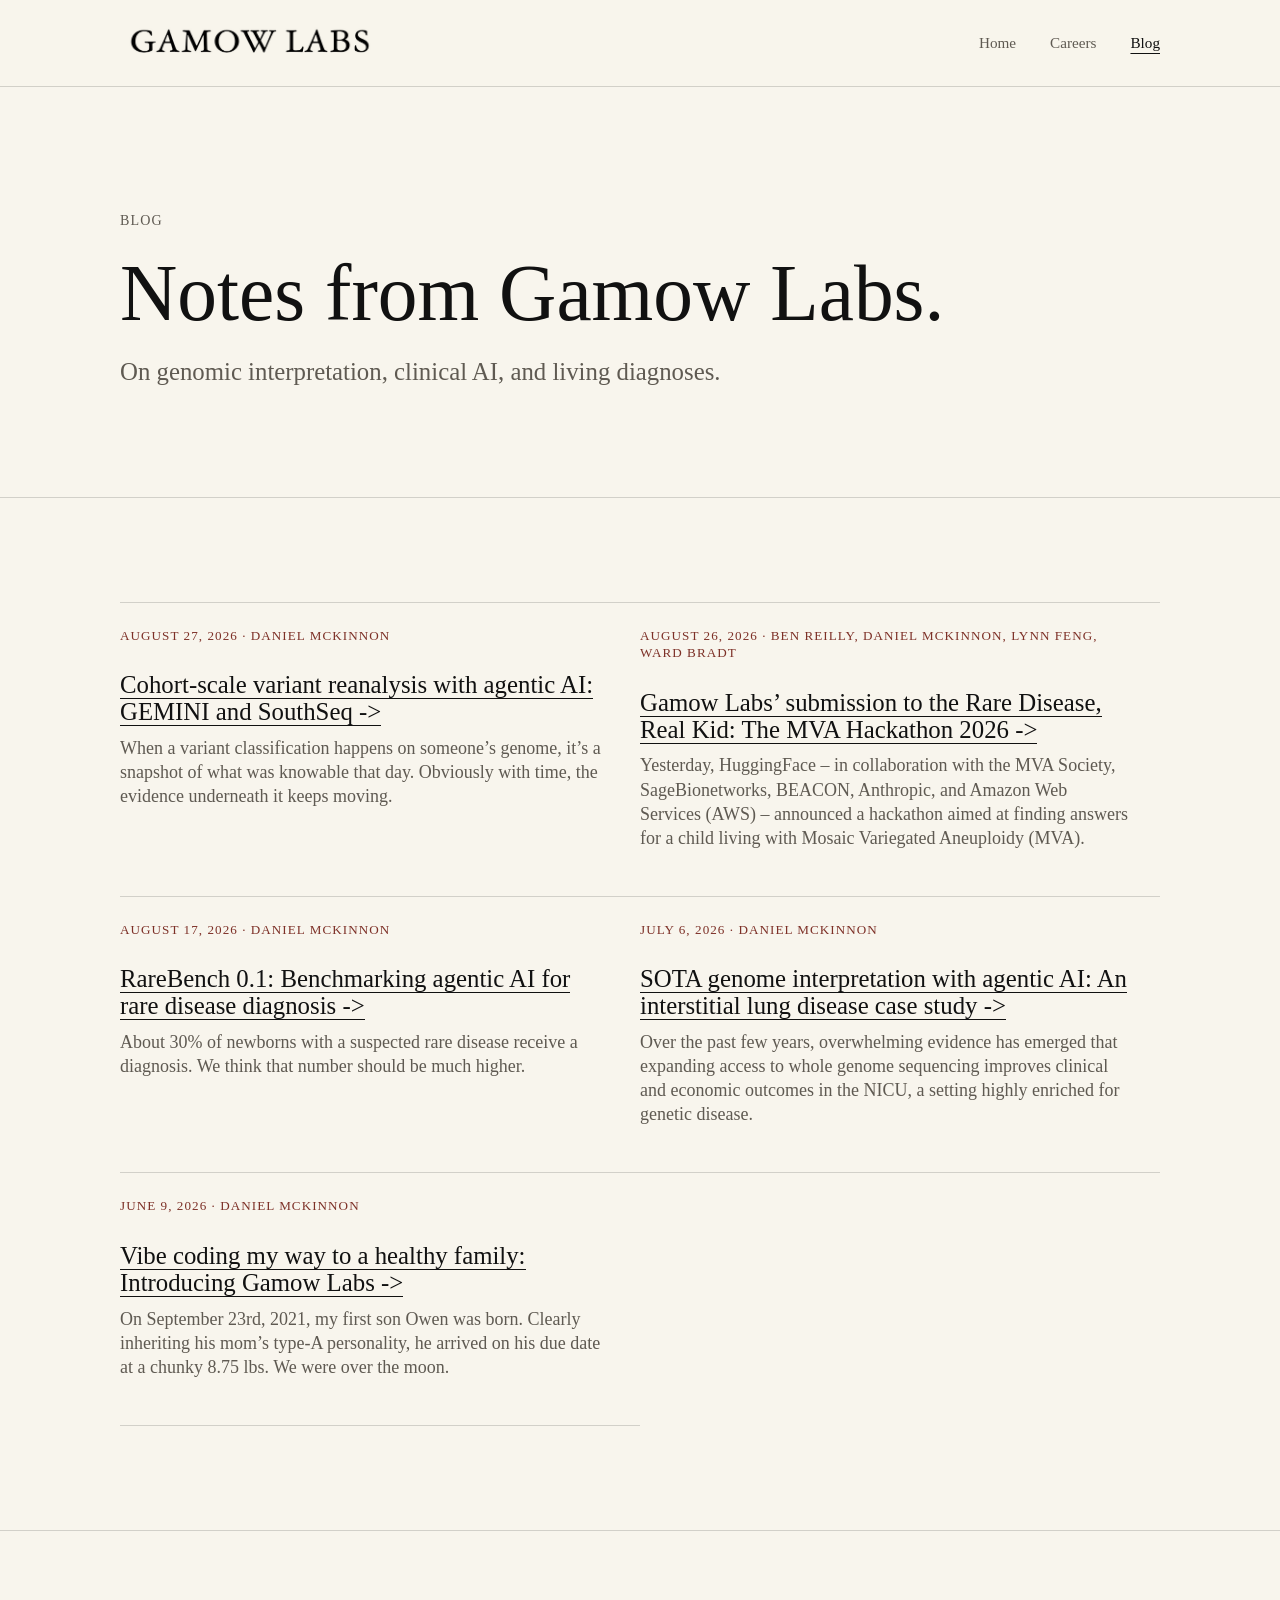
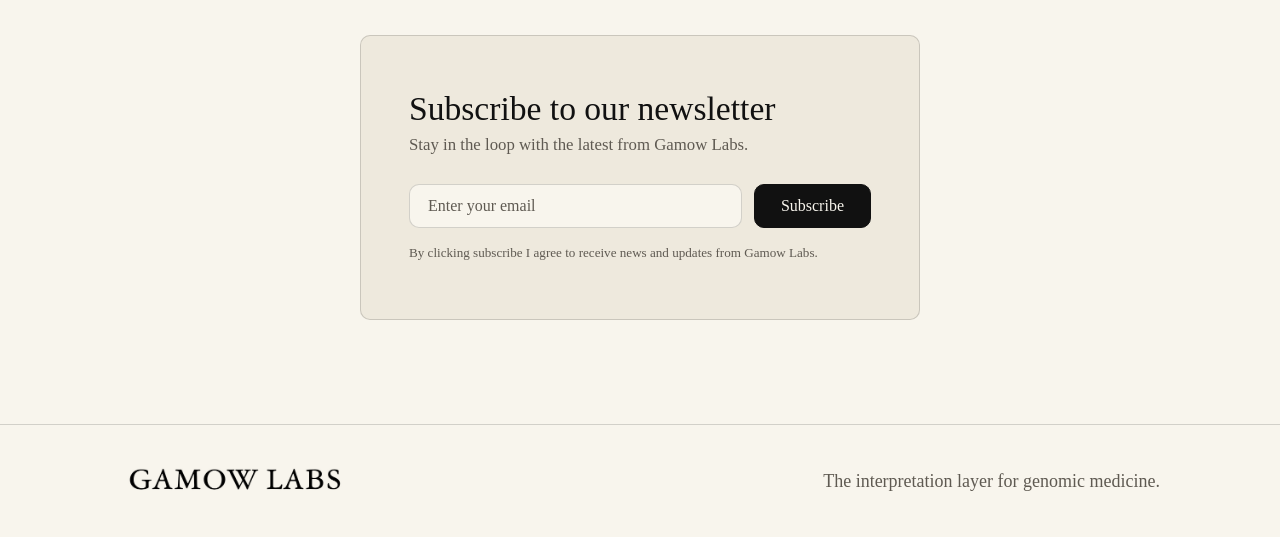
==== blog.html @ 4fcf2ed5 "List the reanalysis post on the blog index Makes the previously unlisted post discoverable. Merge af" ====
<!doctype html>
<html lang="en">
  <head>
    <meta charset="utf-8">
    <meta name="viewport" content="width=device-width, initial-scale=1">
    <title>Blog | Gamow Labs</title>
    <meta name="description" content="Writing from Gamow Labs.">
    <link rel="canonical" href="https://gamowlabs.com/blog.html">
    <link rel="icon" type="image/svg+xml" href="assets/favicon.svg">
    <meta property="og:type" content="website">
    <meta property="og:site_name" content="Gamow Labs">
    <meta property="og:url" content="https://gamowlabs.com/blog.html">
    <meta property="og:title" content="Blog | Gamow Labs">
    <meta property="og:description" content="Notes from Gamow Labs on genomic interpretation, clinical AI, and living diagnoses.">
    <meta property="og:image" content="https://gamowlabs.com/assets/gamow-logo-black.png">
    <meta name="twitter:card" content="summary_large_image">
    <meta name="twitter:title" content="Blog | Gamow Labs">
    <meta name="twitter:description" content="Notes from Gamow Labs on genomic interpretation, clinical AI, and living diagnoses.">
    <meta name="twitter:image" content="https://gamowlabs.com/assets/gamow-logo-black.png">
    <link rel="stylesheet" href="styles.css">
  </head>
  <body>
    <header class="site-header">
      <nav class="nav" aria-label="Main navigation">
        <a class="brand" href="index.html"><img src="assets/gamow-wordmark.jpeg" alt="Gamow Labs"></a>
        <div class="nav-links">
          <a href="index.html">Home</a>
          <a href="careers.html">Careers</a>
          <a href="blog.html" aria-current="page">Blog</a>
        </div>
      </nav>
    </header>

    <main>
      <section class="page-hero">
        <div class="wrap">
          <p class="eyebrow">Blog</p>
          <h1>Notes from Gamow Labs.</h1>
          <p class="lead">On genomic interpretation, clinical AI, and living diagnoses.</p>
        </div>
      </section>

      <section class="section">
        <div class="wrap">
          <div class="blog-grid">
            <article class="post">
              <span class="meta">August 27, 2026 &middot; Daniel McKinnon</span>
              <h3><a class="profile-link" href="cohort-scale-variant-reanalysis-with-agentic-ai.html">Cohort-scale variant reanalysis with agentic AI: GEMINI and SouthSeq</a></h3>
              <p>When a variant classification happens on someone&rsquo;s genome, it&rsquo;s a snapshot of what was knowable that day. Obviously with time, the evidence underneath it keeps moving.</p>
            </article>
            <article class="post">
              <span class="meta">August 26, 2026 · Ben Reilly, Daniel McKinnon, Lynn Feng, Ward Bradt</span>
              <h3><a class="profile-link" href="mva-hackathon-2026.html">Gamow Labs&rsquo; submission to the Rare Disease, Real Kid: The MVA Hackathon 2026</a></h3>
              <p>Yesterday, HuggingFace &ndash; in collaboration with the MVA Society, SageBionetworks, BEACON, Anthropic, and Amazon Web Services (AWS) &ndash; announced a hackathon aimed at finding answers for a child living with Mosaic Variegated Aneuploidy (MVA).</p>
            </article>
            <article class="post">
              <span class="meta">August 17, 2026 · Daniel McKinnon</span>
              <h3><a class="profile-link" href="rarebench-0-1.html">RareBench 0.1: Benchmarking agentic AI for rare disease diagnosis</a></h3>
              <p>About 30% of newborns with a suspected rare disease receive a diagnosis. We think that number should be much higher.</p>
            </article>
            <article class="post">
              <span class="meta">July 6, 2026 · Daniel McKinnon</span>
              <h3><a class="profile-link" href="sota-genome-interpretation-with-agentic-ai.html">SOTA genome interpretation with agentic AI: An interstitial lung disease case study</a></h3>
              <p>Over the past few years, overwhelming evidence has emerged that expanding access to whole genome sequencing improves clinical and economic outcomes in the NICU, a setting highly enriched for genetic disease.</p>
            </article>
            <article class="post">
              <span class="meta">June 9, 2026 · Daniel McKinnon</span>
              <h3><a class="profile-link" href="vibe-coding-my-way-to-a-healthy-family.html">Vibe coding my way to a healthy family: Introducing Gamow Labs</a></h3>
              <p>On September 23rd, 2021, my first son Owen was born. Clearly inheriting his mom’s type-A personality, he arrived on his due date at a chunky 8.75 lbs. We were over the moon.</p>
            </article>
          </div>
        </div>
      </section>

      <section class="section newsletter-section">
        <div class="wrap">
          <div class="newsletter-card">
            <h2>Subscribe to our newsletter</h2>
            <p class="lead">Stay in the loop with the latest from Gamow Labs.</p>
            <form class="newsletter-form" id="newsletter-form">
              <div class="newsletter-fields">
                <input type="email" name="email" placeholder="Enter your email" aria-label="Email address" required>
                <button type="submit" class="button newsletter-submit">Subscribe</button>
              </div>
              <p class="newsletter-disclaimer">By clicking subscribe I agree to receive news and updates from Gamow Labs.</p>
            </form>
          </div>
        </div>
      </section>

    </main>

    <footer class="site-footer">
      <div class="footer-inner">
        <img src="assets/gamow-wordmark.jpeg" alt="Gamow Labs">
        <span>The interpretation layer for genomic medicine.</span>
      </div>
    </footer>

    <script>
      // Backend is a Google Apps Script Web App that adds the submitter to the
      // newsletter@gamowlabs.com Google Group. See scripts/newsletter-apps-script.js.
      var NEWSLETTER_ENDPOINT = 'https://script.google.com/macros/s/AKfycbwSSgEF_1f9vw7zSzciooKg8dA9-jIE9JEK137cUHK9gDk3S1J4rFZAbk4D3sBIF5inLQ/exec';

      (function () {
        var form = document.getElementById('newsletter-form');
        if (!form) return;

        form.addEventListener('submit', function (event) {
          event.preventDefault();

          if (NEWSLETTER_ENDPOINT.indexOf('PASTE_') === 0) {
            alert('Newsletter signup is not wired up yet.');
            return;
          }

          var email = form.email.value;

          // mode: 'no-cors' means the response is opaque either way — awaiting it
          // buys no real confirmation, just a wait. Update the UI immediately and
          // let the request finish in the background.
          fetch(NEWSLETTER_ENDPOINT, {
            method: 'POST',
            mode: 'no-cors',
            headers: { 'Content-Type': 'application/x-www-form-urlencoded' },
            body: 'email=' + encodeURIComponent(email)
          }).catch(function () {
            // Genuine send failure (offline, blocked, etc). Nothing to roll back
            // to since the success message is already showing — safe to ignore.
          });

          form.innerHTML = '<p class="newsletter-success">Thanks — you’re on the list.</p>';
        });
      })();
    </script>
  </body>
</html>
---- styles.css ----
:root {
  --paper: #f8f5ed;
  --ink: #111111;
  --muted: #5f5a52;
  --line: rgba(17, 17, 17, 0.16);
  --soft: #eee9dd;
  --accent: #7d3027;
}

* {
  box-sizing: border-box;
}

body {
  margin: 0;
  background: var(--paper);
  color: var(--ink);
  font-family: Garamond, "Adobe Garamond Pro", "Cormorant Garamond", Georgia, serif;
  font-size: 18px;
  line-height: 1.34;
}

img {
  display: block;
  max-width: 100%;
}

a {
  color: inherit;
  text-decoration: none;
}

p,
h1,
h2,
h3 {
  margin-top: 0;
}

.site-header {
  border-bottom: 1px solid var(--line);
  background: rgba(248, 245, 237, 0.96);
}

.nav,
.wrap,
.footer-inner {
  width: min(1040px, calc(100% - 36px));
  margin: 0 auto;
}

.nav {
  min-height: 86px;
  display: flex;
  align-items: center;
  justify-content: space-between;
  gap: 28px;
}

.brand img {
  width: clamp(178px, 24vw, 260px);
  mix-blend-mode: multiply;
}

.nav-links {
  display: flex;
  gap: clamp(14px, 3vw, 34px);
  color: var(--muted);
  font-size: 0.95rem;
}

.nav-links a[aria-current="page"],
.nav-links a:hover {
  color: var(--ink);
  text-decoration: underline;
  text-underline-offset: 5px;
}

.hero,
.page-hero {
  padding: clamp(66px, 10vw, 124px) 0 clamp(50px, 7vw, 84px);
}

.hero-inner,
.page-hero .wrap {
  width: min(1040px, calc(100% - 36px));
  margin: 0 auto;
}

.eyebrow {
  margin-bottom: 24px;
  color: var(--muted);
  font-size: 0.88rem;
  letter-spacing: 0.08em;
  text-transform: uppercase;
}

h1 {
  max-width: 860px;
  margin-bottom: 24px;
  font-size: clamp(2.6rem, 6.2vw, 5.2rem);
  font-weight: 400;
  letter-spacing: 0;
  line-height: 1;
}

h2 {
  max-width: 860px;
  margin-bottom: 22px;
  font-size: clamp(1.9rem, 4vw, 3.4rem);
  font-weight: 400;
  letter-spacing: 0;
  line-height: 1;
}

h3 {
  margin-bottom: 10px;
  font-size: clamp(1.2rem, 2vw, 1.55rem);
  font-weight: 400;
  line-height: 1.08;
}

.lead {
  max-width: 720px;
  color: var(--muted);
  font-size: clamp(1.18rem, 2vw, 1.55rem);
  line-height: 1.24;
}

.hero-actions,
.inline-actions {
  display: flex;
  flex-wrap: wrap;
  gap: 18px;
  margin-top: 38px;
}

.button {
  display: inline-flex;
  align-items: center;
  min-height: 42px;
  border-bottom: 1px solid var(--ink);
  color: var(--ink);
  font-size: 1.05rem;
}

.button::after {
  content: " ->";
  white-space: pre;
}

.profile-link {
  border-bottom: 1px solid var(--ink);
  color: var(--ink);
}

.profile-link::after {
  content: " ->";
  white-space: pre;
}

.tally-embed {
  min-height: 420px;
}

.tally-embed iframe {
  display: block;
  width: 100%;
  border: 0;
}

.section {
  border-top: 1px solid var(--line);
  padding: clamp(56px, 9vw, 104px) 0;
}

.section.dark,
.section.tinted,
.quote-band {
  background: var(--paper);
  color: var(--ink);
}

.section-grid {
  display: grid;
  grid-template-columns: minmax(0, 0.9fr) minmax(300px, 1fr);
  gap: clamp(34px, 7vw, 86px);
  align-items: start;
}

.section-copy {
  max-width: 680px;
  color: var(--muted);
  font-size: clamp(1.05rem, 1.8vw, 1.3rem);
  line-height: 1.3;
}

.list-lead {
  margin-top: 34px;
}

.role-list {
  max-width: 680px;
  margin: 0 0 34px;
  padding-left: 1.25em;
  color: var(--muted);
  font-size: clamp(1.05rem, 1.8vw, 1.3rem);
  line-height: 1.3;
}

.role-list li {
  margin-bottom: 10px;
}

.role-list:last-child {
  margin-bottom: 0;
}

.quote-band {
  border-top: 1px solid var(--line);
  padding: clamp(48px, 8vw, 94px) 0;
}

.quote-band blockquote {
  width: min(1040px, calc(100% - 36px));
  margin: 0 auto;
  font-size: clamp(2rem, 4.8vw, 4.2rem);
  line-height: 1;
}

.cards,
.pipeline,
.metrics,
.blog-grid,
.team-grid,
.advisors-grid,
.roles-grid {
  display: grid;
  grid-template-columns: repeat(3, 1fr);
  gap: 0;
  border-top: 1px solid var(--line);
}

.blog-grid,
.team-grid,
.advisors-grid,
.roles-grid {
  grid-template-columns: repeat(2, 1fr);
}

.advisors-grid {
  grid-template-columns: repeat(3, 1fr);
}

.card,
.pipeline-step,
.metric,
.post,
.person,
.role {
  min-height: 190px;
  padding: 24px 28px 28px 0;
  border-bottom: 1px solid var(--line);
}

.headshot {
  width: 156px;
  aspect-ratio: 1;
  margin-bottom: 26px;
  object-fit: cover;
}

.headshot-manesha {
  object-position: center 18%;
}

.headshot.placeholder {
  display: flex;
  align-items: center;
  justify-content: center;
  border: 1px solid var(--line);
  background: var(--soft);
  color: var(--accent);
  font-size: 1rem;
  letter-spacing: 0.08em;
  text-transform: uppercase;
}

.card,
.pipeline-step,
.metric {
  padding-right: 34px;
}

.num,
.meta,
.pipeline-step span {
  display: block;
  margin-bottom: 28px;
  color: var(--accent);
  font-size: 0.82rem;
  letter-spacing: 0.08em;
  text-transform: uppercase;
}

.card p,
.pipeline-step p,
.post p,
.person p,
.role p,
.metric span,
.split-list span,
.investor-row span {
  color: var(--muted);
}

.metrics {
  grid-template-columns: 1fr;
}

.metrics .metric {
  min-height: 0;
  padding: 20px 0;
}

.metrics .metric:first-child {
  padding-top: 0;
}

.metric strong {
  display: block;
  margin-bottom: 10px;
  font-size: clamp(2.5rem, 5vw, 4.4rem);
  font-weight: 400;
  line-height: 0.9;
}

.split-list,
.investor-table {
  border-top: 1px solid var(--line);
}

.split-list div,
.investor-row {
  display: grid;
  grid-template-columns: 160px 1fr;
  gap: 28px;
  padding: 22px 0;
  border-bottom: 1px solid var(--line);
}

.split-list b,
.investor-row b {
  color: var(--accent);
  font-size: 0.9rem;
  letter-spacing: 0.08em;
  text-transform: uppercase;
}

.post-article {
  width: min(720px, calc(100% - 36px));
  margin: 0 auto;
  padding: clamp(56px, 9vw, 104px) 0;
}

.post-article .meta {
  margin-bottom: 22px;
}

.post-article h1 {
  font-size: clamp(2.2rem, 5vw, 3.8rem);
  line-height: 1.02;
}

.post-article .lead {
  margin-bottom: 14px;
}

.crosspost-note {
  margin: 0 0 48px;
  padding-bottom: 26px;
  border-bottom: 1px solid var(--line);
  color: var(--muted);
  font-size: 0.95rem;
}

.crosspost-note a {
  border-bottom: 1px solid var(--ink);
  color: var(--ink);
}

.post-body h2 {
  margin-top: 48px;
  font-size: clamp(1.5rem, 3vw, 2.1rem);
}

.post-body h3 {
  margin-top: 34px;
  margin-bottom: 12px;
}

/* One level below h3, which already sits close to body size. Borrows the
   accent-label treatment used by .eyebrow and .meta rather than shrinking. */
.post-body h4 {
  margin-top: 30px;
  margin-bottom: 12px;
  color: var(--accent);
  font-size: 0.86rem;
  font-weight: 400;
  letter-spacing: 0.08em;
  text-transform: uppercase;
}

/* Variant nomenclature (HGVS) reads as data, not prose. */
.post-body code {
  padding: 1px 5px;
  border-radius: 3px;
  background: var(--soft);
  font-family: ui-monospace, SFMono-Regular, Menlo, Consolas, monospace;
  font-size: 0.86em;
}

.post-body p {
  margin-bottom: 22px;
  font-size: clamp(1.08rem, 1.8vw, 1.22rem);
  line-height: 1.42;
}

.post-figure {
  margin: 36px 0;
}

.post-figure img {
  width: 100%;
}

/* Figures link to the full-size asset, which opens in a new tab. The magnifier
   cursor is the affordance; .post-body a would otherwise underline the image. */
.post-figure a {
  display: block;
  cursor: zoom-in;
}

.post-body .post-figure a {
  border-bottom: 0;
}

.post-body blockquote {
  margin: 32px 0;
  padding-left: 24px;
  border-left: 2px solid var(--accent);
  color: var(--accent);
  font-size: clamp(1.2rem, 2.4vw, 1.6rem);
  line-height: 1.2;
}

.post-body a {
  color: var(--accent);
  border-bottom: 1px solid var(--accent);
}

.post-body ul,
.post-body ol {
  margin: -6px 0 22px;
  padding-left: 1.25em;
  color: var(--muted);
  font-size: clamp(1.08rem, 1.8vw, 1.22rem);
  line-height: 1.42;
}

.post-body li {
  margin-bottom: 8px;
}

/* Nested lists: the parent rule's negative top margin is meant to close the gap
   under a lead-in paragraph, and reads as cramped one level down. */
.post-body li > ul,
.post-body li > ol {
  margin: 8px 0 0;
}

.post-table-wrap {
  margin: 36px 0;
  overflow-x: auto;
}

.post-table {
  width: 100%;
  border-collapse: collapse;
  font-size: clamp(0.92rem, 1.5vw, 1.02rem);
  line-height: 1.3;
}

.post-table th,
.post-table td {
  padding: 12px 14px;
  border: 1px solid var(--line);
  text-align: left;
  vertical-align: top;
}

.post-table thead th {
  background: var(--soft);
  font-weight: 600;
}

.post-table tbody th {
  font-weight: 600;
}

/* Row labels stay semantic th cells for screen readers, but read as plain
   text where only the header row should carry weight. */
.post-table-plain tbody th {
  font-weight: 400;
}

.post-table tbody td {
  color: var(--muted);
}

.post-body p.post-caption {
  margin-bottom: 18px;
  color: var(--muted);
  font-size: 0.95rem;
  line-height: 1.4;
}

.page-logo {
  width: min(420px, 70vw);
  margin-bottom: clamp(44px, 10vw, 104px);
}

.avatar {
  display: inline-flex;
  margin-bottom: 34px;
  color: var(--accent);
  font-size: 0.9rem;
  letter-spacing: 0.08em;
}

.newsletter-card {
  max-width: 560px;
  margin: 0 auto;
  padding: clamp(36px, 6vw, 56px) clamp(28px, 5vw, 48px);
  border: 1px solid var(--line);
  border-radius: 10px;
  background: var(--soft);
  text-align: left;
}

.newsletter-card h2 {
  max-width: none;
  margin-bottom: 10px;
  font-size: clamp(1.6rem, 3vw, 2.1rem);
}

.newsletter-card .lead {
  max-width: none;
  margin: 0 0 28px;
  font-size: 1.05rem;
}

.newsletter-fields {
  display: flex;
  gap: 12px;
  margin-bottom: 16px;
}

.newsletter-fields input[type="email"] {
  flex: 1;
  min-width: 0;
  padding: 12px 18px;
  border: 1px solid var(--line);
  border-radius: 10px;
  background: var(--paper);
  color: var(--ink);
  font-family: inherit;
  font-size: 1rem;
}

.newsletter-fields input[type="email"]::placeholder {
  color: var(--muted);
}

.newsletter-submit {
  display: inline-flex;
  align-items: center;
  justify-content: center;
  min-height: 0;
  padding: 12px 26px;
  border: 1px solid var(--ink);
  border-radius: 10px;
  background: var(--ink);
  color: var(--paper);
  font-family: inherit;
  font-size: 1rem;
  cursor: pointer;
}

.newsletter-submit::after {
  content: none;
}

.newsletter-submit:hover {
  background: var(--accent);
  border-color: var(--accent);
}

.newsletter-disclaimer {
  margin: 0;
  color: var(--muted);
  font-size: 0.82rem;
  line-height: 1.4;
}

.newsletter-success {
  margin: 0;
  font-size: 1.1rem;
}

@media (max-width: 560px) {
  .newsletter-fields {
    flex-direction: column;
  }

  .newsletter-submit {
    width: 100%;
  }
}

.site-footer {
  border-top: 1px solid var(--line);
  padding: 38px 0;
  color: var(--muted);
}

.footer-inner {
  display: flex;
  align-items: center;
  justify-content: space-between;
  gap: 24px;
}

.footer-inner img {
  width: 230px;
  mix-blend-mode: multiply;
}

@media (max-width: 800px) {
  body {
    font-size: 17px;
  }

  .nav {
    align-items: flex-start;
    flex-direction: column;
    padding: 18px 0;
  }

  .nav-links {
    width: 100%;
    gap: 18px;
    overflow-x: auto;
    padding-bottom: 4px;
  }

  .section-grid,
  .cards,
  .pipeline,
  .metrics,
  .blog-grid,
  .team-grid,
  .advisors-grid,
  .roles-grid,
  .split-list div,
  .investor-row {
    grid-template-columns: 1fr;
  }

  .footer-inner {
    align-items: flex-start;
    flex-direction: column;
  }
}
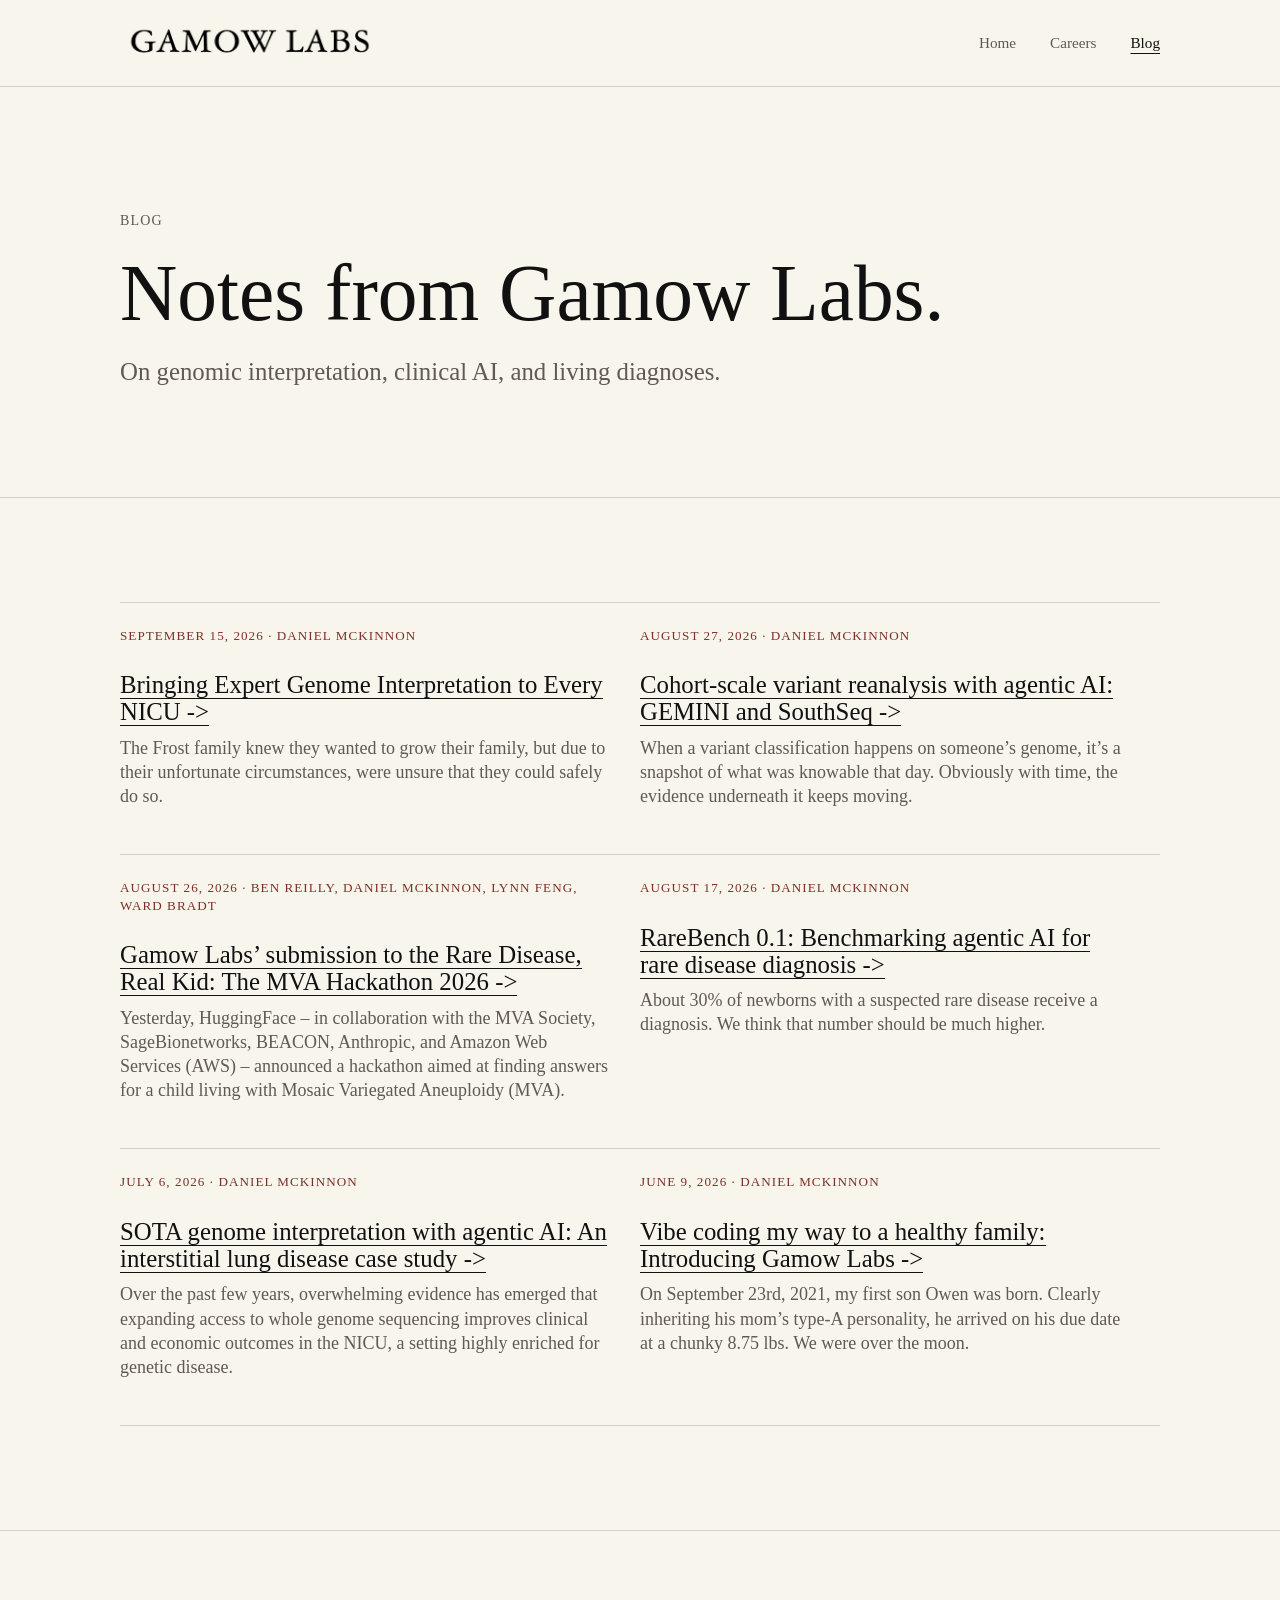
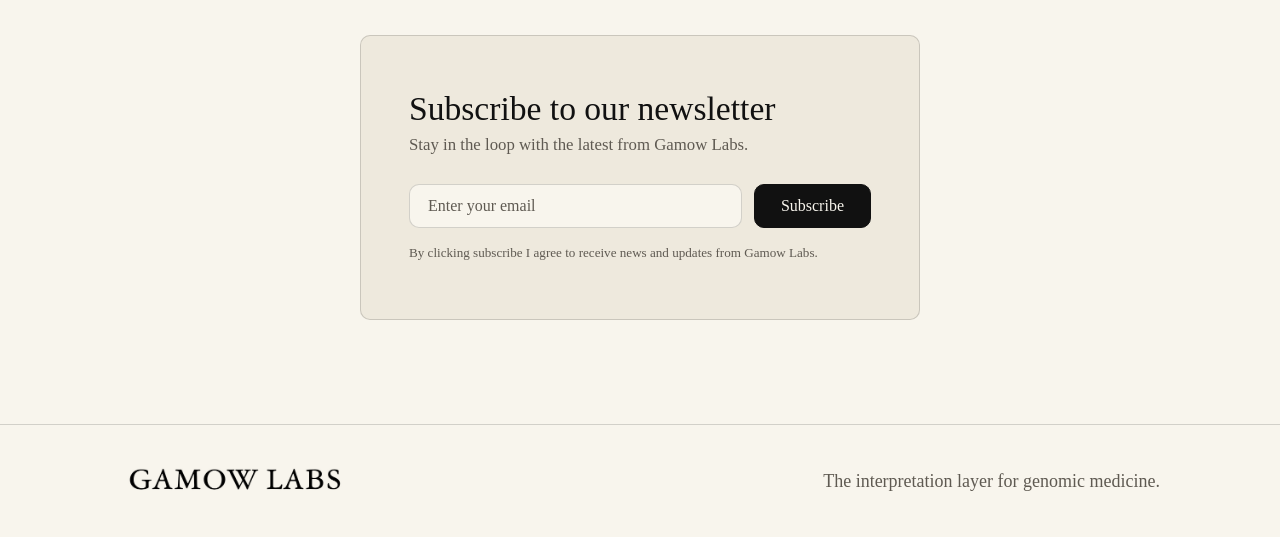
==== commit 5c032b97: "Add "Bringing Expert Genome Interpretation to Every NICU" post New post by Daniel McKinnon, dated Se" ====
--- a/blog.html
+++ b/blog.html
@@ -43,6 +43,11 @@
       <section class="section">
         <div class="wrap">
           <div class="blog-grid">
+            <article class="post">
+              <span class="meta">September 15, 2026 &middot; Daniel McKinnon</span>
+              <h3><a class="profile-link" href="bringing-expert-genome-interpretation-to-every-nicu.html">Bringing Expert Genome Interpretation to Every NICU</a></h3>
+              <p>The Frost family knew they wanted to grow their family, but due to their unfortunate circumstances, were unsure that they could safely do so.</p>
+            </article>
             <article class="post">
               <span class="meta">August 27, 2026 &middot; Daniel McKinnon</span>
               <h3><a class="profile-link" href="cohort-scale-variant-reanalysis-with-agentic-ai.html">Cohort-scale variant reanalysis with agentic AI: GEMINI and SouthSeq</a></h3>
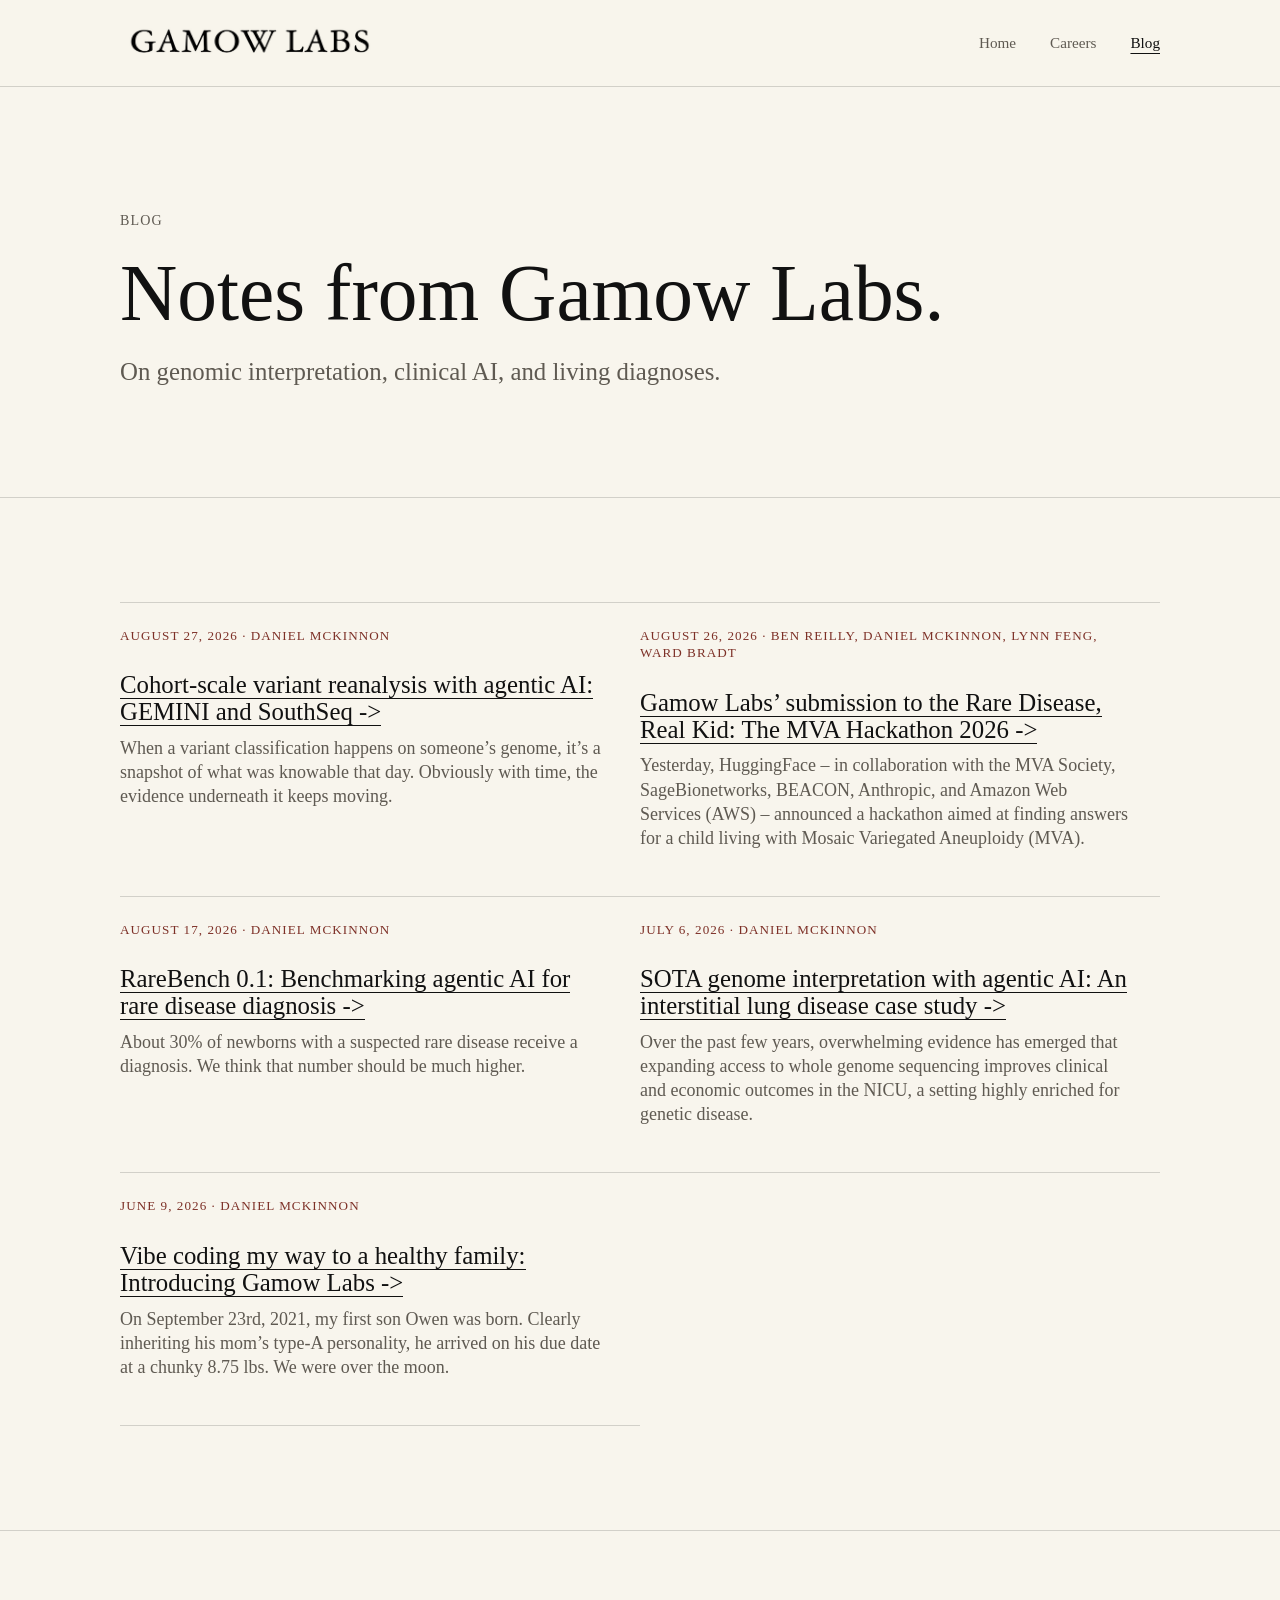
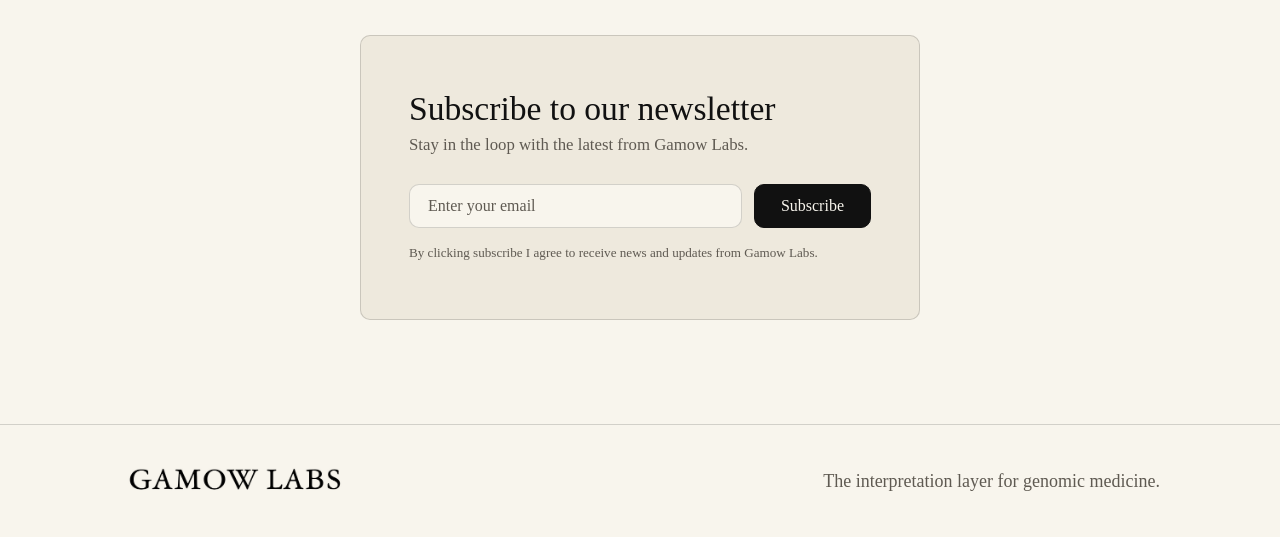
==== commit 375db493: "Keep the NICU interpretation post off the blog index The index entry moves to its own PR so the post" ====
--- a/blog.html
+++ b/blog.html
@@ -43,11 +43,6 @@
       <section class="section">
         <div class="wrap">
           <div class="blog-grid">
-            <article class="post">
-              <span class="meta">September 15, 2026 &middot; Daniel McKinnon</span>
-              <h3><a class="profile-link" href="bringing-expert-genome-interpretation-to-every-nicu.html">Bringing Expert Genome Interpretation to Every NICU</a></h3>
-              <p>The Frost family knew they wanted to grow their family, but due to their unfortunate circumstances, were unsure that they could safely do so.</p>
-            </article>
             <article class="post">
               <span class="meta">August 27, 2026 &middot; Daniel McKinnon</span>
               <h3><a class="profile-link" href="cohort-scale-variant-reanalysis-with-agentic-ai.html">Cohort-scale variant reanalysis with agentic AI: GEMINI and SouthSeq</a></h3>
--- a/styles.css
+++ b/styles.css
@@ -443,6 +443,24 @@
 
 .post-body .post-figure a {
   border-bottom: 0;
+}
+
+/* Portrait photos would fill a whole screen at column width, so cap and center them. */
+.post-figure-narrow {
+  max-width: 480px;
+  margin-inline: auto;
+}
+
+/* Matches .post-caption. */
+.post-figure figcaption {
+  margin-top: 12px;
+  color: var(--muted);
+  font-size: 0.95rem;
+  line-height: 1.4;
+}
+
+.post-figure-narrow figcaption {
+  text-align: center;
 }
 
 .post-body blockquote {
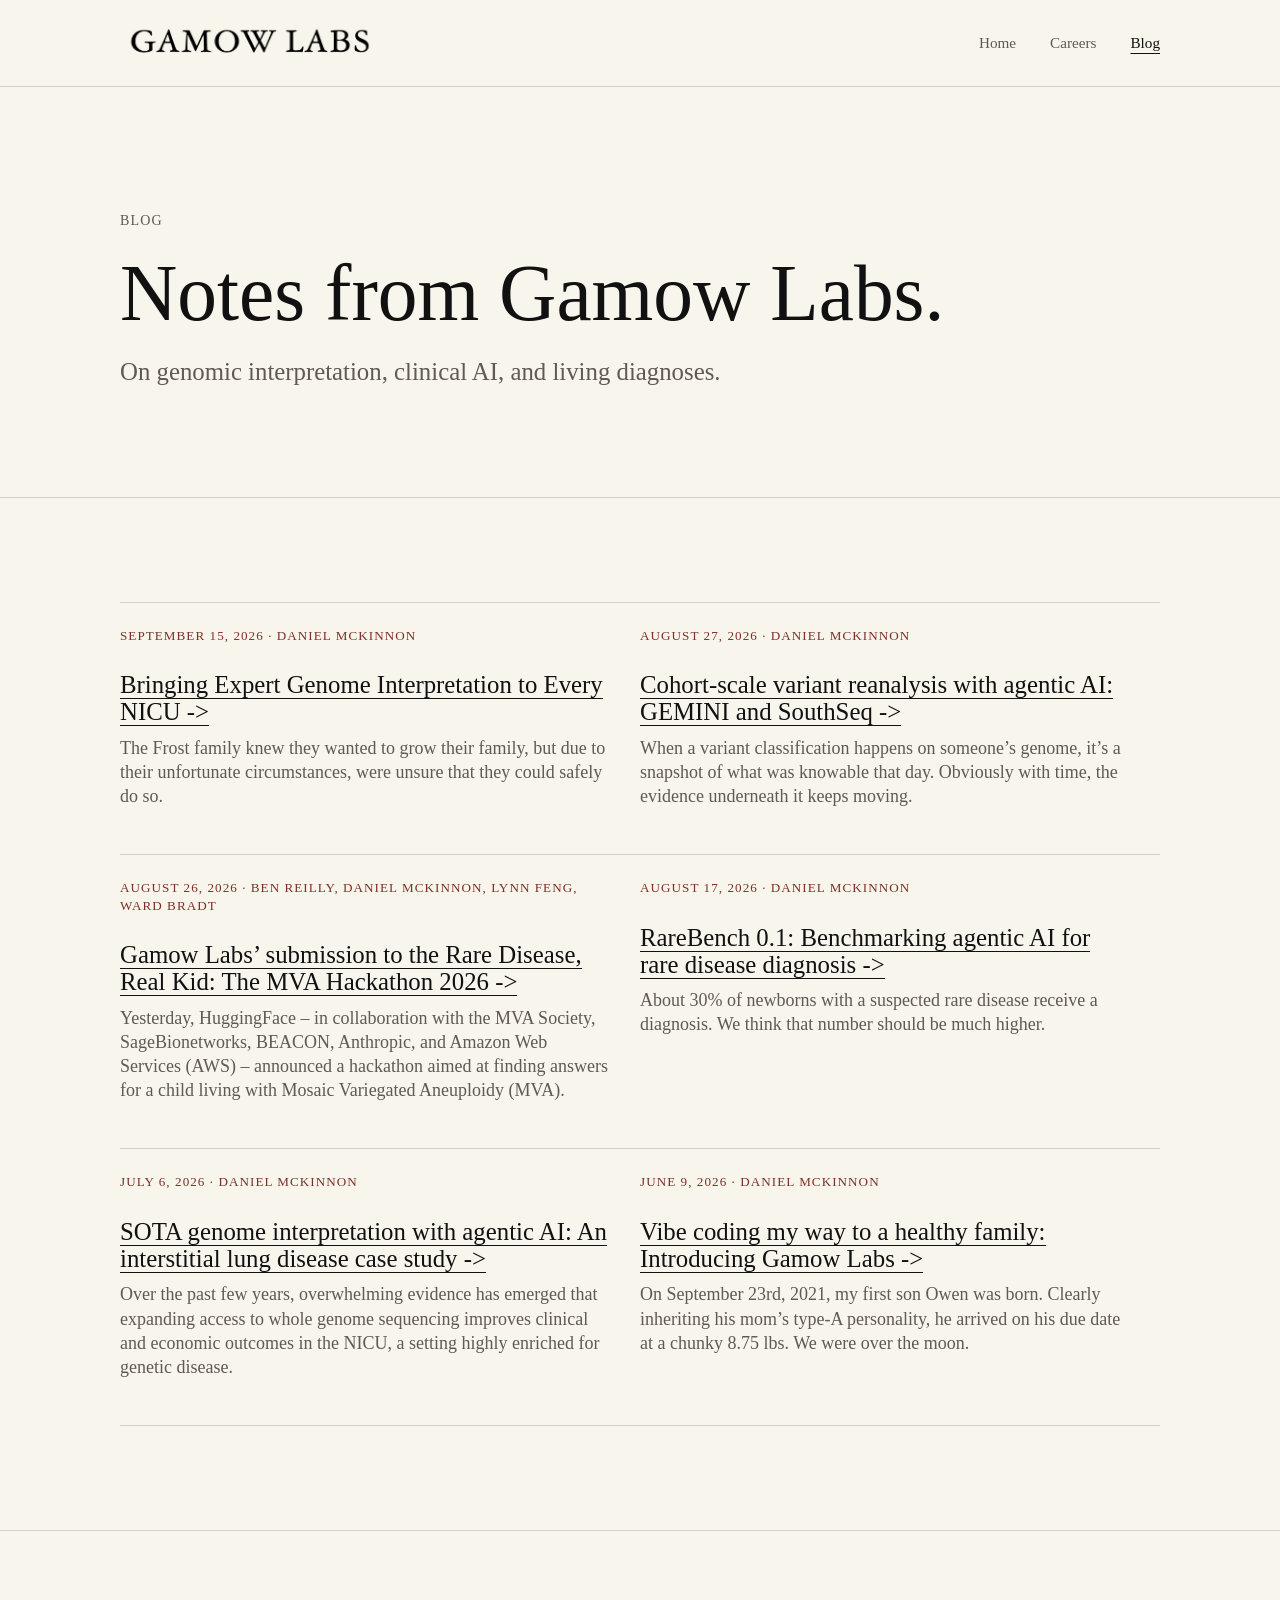
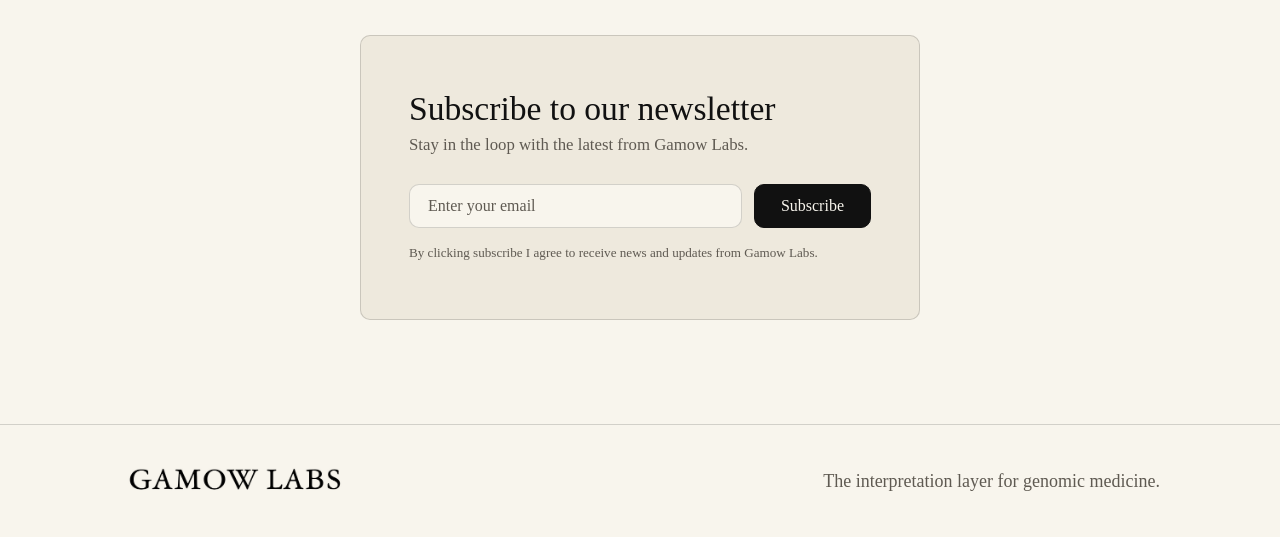
==== commit 9a11f4b9: "List the NICU interpretation post on the blog index Co-Authored-By: Claude Opus 5 <noreply@anthropic" ====
--- a/blog.html
+++ b/blog.html
@@ -43,6 +43,11 @@
       <section class="section">
         <div class="wrap">
           <div class="blog-grid">
+            <article class="post">
+              <span class="meta">September 15, 2026 &middot; Daniel McKinnon</span>
+              <h3><a class="profile-link" href="bringing-expert-genome-interpretation-to-every-nicu.html">Bringing Expert Genome Interpretation to Every NICU</a></h3>
+              <p>The Frost family knew they wanted to grow their family, but due to their unfortunate circumstances, were unsure that they could safely do so.</p>
+            </article>
             <article class="post">
               <span class="meta">August 27, 2026 &middot; Daniel McKinnon</span>
               <h3><a class="profile-link" href="cohort-scale-variant-reanalysis-with-agentic-ai.html">Cohort-scale variant reanalysis with agentic AI: GEMINI and SouthSeq</a></h3>
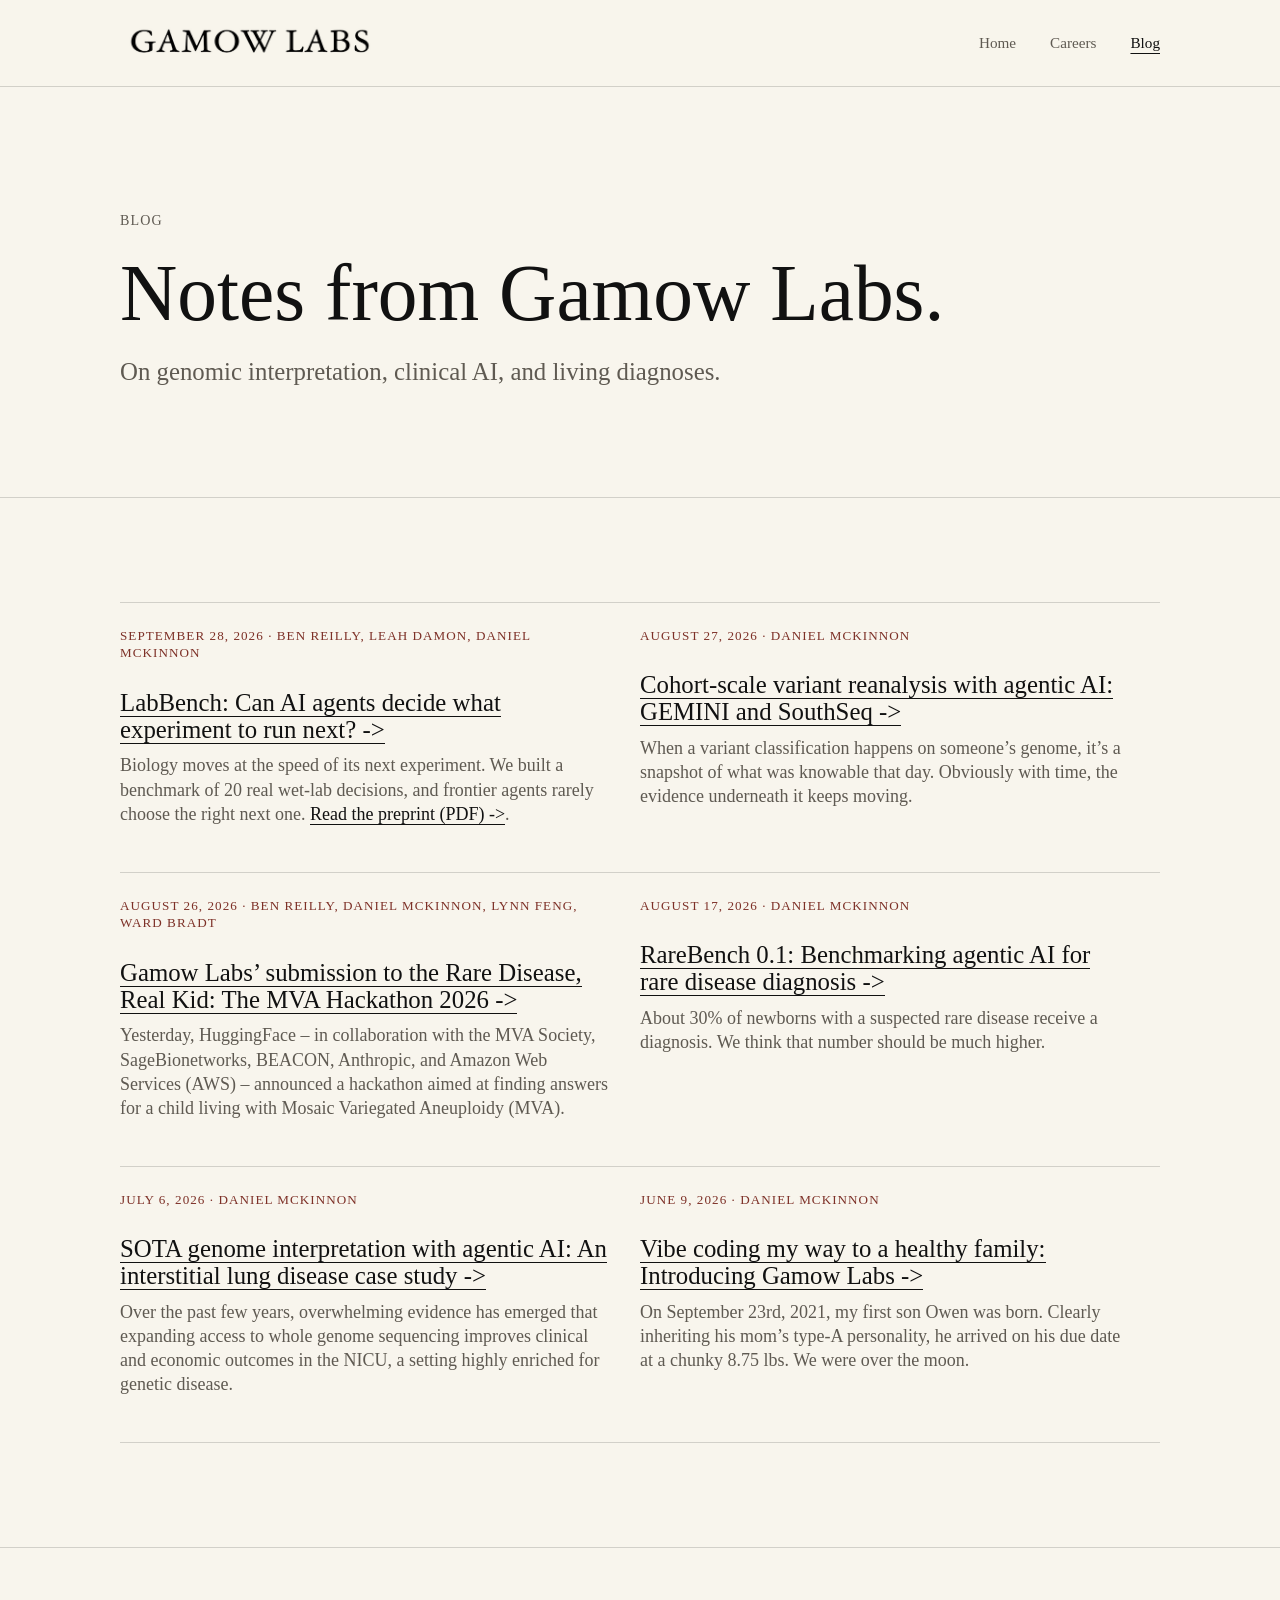
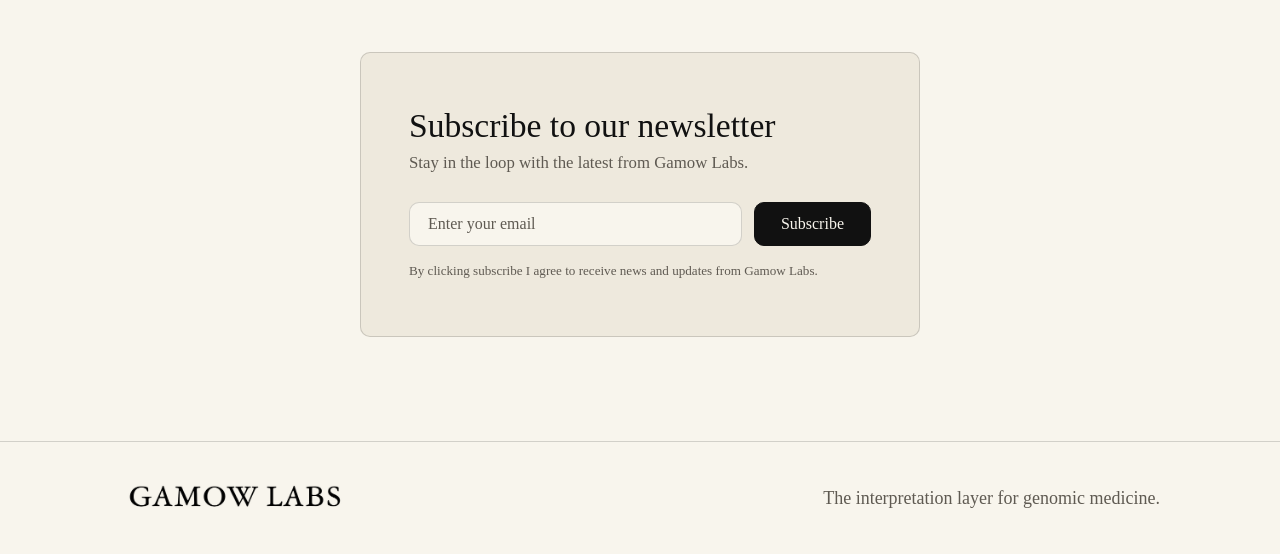
==== commit 969dc923: "Add the LabBench post and link the preprint A post summarizing the LabBench preprint, with HTML char" ====
--- a/blog.html
+++ b/blog.html
@@ -44,9 +44,9 @@
         <div class="wrap">
           <div class="blog-grid">
             <article class="post">
-              <span class="meta">September 15, 2026 &middot; Daniel McKinnon</span>
-              <h3><a class="profile-link" href="bringing-expert-genome-interpretation-to-every-nicu.html">Bringing Expert Genome Interpretation to Every NICU</a></h3>
-              <p>The Frost family knew they wanted to grow their family, but due to their unfortunate circumstances, were unsure that they could safely do so.</p>
+              <span class="meta">September 28, 2026 &middot; Ben Reilly, Leah Damon, Daniel McKinnon</span>
+              <h3><a class="profile-link" href="labbench-benchmarking-ai-wet-lab-decisions.html">LabBench: Can AI agents decide what experiment to run next?</a></h3>
+              <p>Biology moves at the speed of its next experiment. We built a benchmark of 20 real wet-lab decisions, and frontier agents rarely choose the right next one. <a class="profile-link" href="assets/labbench-preprint.pdf">Read the preprint (PDF)</a>.</p>
             </article>
             <article class="post">
               <span class="meta">August 27, 2026 &middot; Daniel McKinnon</span>
--- a/styles.css
+++ b/styles.css
@@ -700,3 +700,342 @@
     flex-direction: column;
   }
 }
+
+/* LabBench post: HTML charts drawn in the site palette. Series colours follow
+   the preprint's figures so a model keeps one colour across chart and paper. */
+.chart {
+  margin: 40px 0;
+  padding: 22px 22px 18px;
+  border: 1px solid var(--line);
+  background: rgba(255, 255, 255, 0.4);
+}
+
+.chart-title {
+  margin: 0 0 4px;
+  font-size: 1.1rem;
+  font-weight: 600;
+}
+
+.chart-sub {
+  margin: 0 0 18px;
+  color: var(--muted);
+  font-size: 0.92rem;
+  line-height: 1.35;
+}
+
+.chart-note {
+  margin: 14px 0 0;
+  color: var(--muted);
+  font-size: 0.88rem;
+  line-height: 1.35;
+}
+
+.bar-row {
+  display: grid;
+  grid-template-columns: 10.5rem 1fr 5.25rem;
+  align-items: center;
+  gap: 12px;
+  margin-bottom: 12px;
+  font-size: 0.98rem;
+}
+
+.bar-label {
+  text-align: right;
+}
+
+.bar-track {
+  position: relative;
+  height: 20px;
+  background: var(--soft);
+  border-radius: 0 4px 4px 0;
+}
+
+.bar-fill {
+  position: absolute;
+  inset: 0 auto 0 0;
+  border-radius: 0 4px 4px 0;
+}
+
+.bar-ci {
+  position: absolute;
+  top: 50%;
+  height: 2px;
+  margin-top: -1px;
+  background: var(--ink);
+}
+
+.bar-value {
+  font-weight: 600;
+  font-variant-numeric: tabular-nums;
+}
+
+.bar-value small {
+  display: block;
+  color: var(--muted);
+  font-size: 0.78rem;
+  font-weight: 400;
+}
+
+.bar-axis {
+  display: grid;
+  grid-template-columns: 10.5rem 1fr 5.25rem;
+  gap: 12px;
+  color: var(--muted);
+  font-size: 0.8rem;
+}
+
+.axis-ticks {
+  position: relative;
+  height: 1.2em;
+}
+
+.axis-ticks span {
+  position: absolute;
+  transform: translateX(-50%);
+}
+
+.axis-ticks span:nth-child(1) { left: 0; }
+.axis-ticks span:nth-child(2) { left: 25%; }
+.axis-ticks span:nth-child(3) { left: 50%; }
+.axis-ticks span:nth-child(4) { left: 75%; }
+.axis-ticks span:nth-child(5) { left: 100%; }
+
+.columns {
+  display: grid;
+  grid-template-columns: repeat(6, 1fr);
+  align-items: end;
+  gap: 10px;
+  height: 220px;
+  padding-bottom: 6px;
+  border-bottom: 1px solid var(--line);
+}
+
+.column {
+  display: flex;
+  flex-direction: column;
+  justify-content: flex-end;
+  height: 100%;
+  text-align: center;
+}
+
+.column b {
+  margin-bottom: 6px;
+  font-variant-numeric: tabular-nums;
+}
+
+.column i {
+  display: block;
+  border-radius: 4px 4px 0 0;
+  background: #b8aea0;
+}
+
+.column.zero i {
+  background: var(--accent);
+}
+
+.column-labels {
+  display: grid;
+  grid-template-columns: repeat(6, 1fr);
+  gap: 10px;
+  margin-top: 8px;
+  color: var(--muted);
+  font-size: 0.85rem;
+  text-align: center;
+}
+
+.dumbbell-row {
+  display: grid;
+  grid-template-columns: 12.25rem 1fr 7rem;
+  align-items: center;
+  gap: 12px;
+  margin-bottom: 14px;
+  font-size: 0.98rem;
+}
+
+.dumbbell-row small {
+  display: block;
+  color: var(--muted);
+  font-size: 0.8rem;
+}
+
+.dumbbell-track {
+  position: relative;
+  height: 22px;
+  background: linear-gradient(var(--line), var(--line)) center / 100% 1px no-repeat;
+}
+
+.dumbbell-link {
+  position: absolute;
+  top: 50%;
+  height: 3px;
+  margin-top: -1.5px;
+  background: var(--accent);
+  opacity: 0.45;
+}
+
+.dumbbell-dot {
+  position: absolute;
+  top: 50%;
+  width: 14px;
+  height: 14px;
+  margin: -7px 0 0 -7px;
+  border: 2px solid var(--accent);
+  border-radius: 50%;
+  background: var(--paper);
+}
+
+.dumbbell-dot.after {
+  background: var(--accent);
+}
+
+.dumbbell-value {
+  font-variant-numeric: tabular-nums;
+}
+
+.bar-axis.dumbbell-axis {
+  grid-template-columns: 12.25rem 1fr 7rem;
+}
+
+.legend {
+  display: flex;
+  flex-wrap: wrap;
+  gap: 18px;
+  margin: 0 0 16px;
+  color: var(--muted);
+  font-size: 0.88rem;
+}
+
+.legend span::before {
+  content: "";
+  display: inline-block;
+  width: 11px;
+  height: 11px;
+  margin-right: 6px;
+  border: 2px solid var(--accent);
+  border-radius: 50%;
+  vertical-align: -1px;
+}
+
+.legend .filled::before {
+  background: var(--accent);
+}
+
+.pipeline-steps {
+  display: grid;
+  grid-template-columns: repeat(5, 1fr);
+  gap: 12px;
+  margin: 0;
+  padding: 0;
+  list-style: none;
+  counter-reset: step;
+}
+
+.post-body .pipeline-steps {
+  margin: 0;
+  padding: 0;
+  color: var(--ink);
+}
+
+.pipeline-steps li {
+  position: relative;
+  margin: 0;
+  padding-top: 38px;
+  font-size: 0.92rem;
+  line-height: 1.3;
+  counter-increment: step;
+}
+
+.pipeline-steps li::before {
+  content: counter(step);
+  position: absolute;
+  top: 0;
+  left: 0;
+  width: 26px;
+  height: 26px;
+  border: 2px solid var(--accent);
+  border-radius: 50%;
+  color: var(--accent);
+  font-weight: 600;
+  line-height: 22px;
+  text-align: center;
+}
+
+.pipeline-steps b {
+  display: block;
+  margin-bottom: 4px;
+}
+
+.pipeline-steps span {
+  color: var(--muted);
+}
+
+.probe-cards {
+  display: grid;
+  gap: 16px;
+  margin: 36px 0;
+}
+
+.probe-card {
+  padding: 18px 20px;
+  border-left: 2px solid var(--accent);
+  background: rgba(255, 255, 255, 0.4);
+}
+
+.probe-card h4 {
+  margin-top: 0;
+}
+
+.post-body .probe-card p {
+  margin-bottom: 10px;
+  font-size: 1.02rem;
+}
+
+.post-body .probe-card p:last-child {
+  margin-bottom: 0;
+}
+
+.probe-card .probe-label {
+  color: var(--accent);
+  font-size: 0.78rem;
+  letter-spacing: 0.08em;
+  text-transform: uppercase;
+}
+
+@media (max-width: 800px) {
+  .chart {
+    padding: 16px 14px 14px;
+  }
+
+  .bar-row,
+  .bar-axis {
+    grid-template-columns: 7.5rem 1fr 4.25rem;
+    gap: 8px;
+    font-size: 0.88rem;
+  }
+
+  .dumbbell-row,
+  .bar-axis.dumbbell-axis {
+    grid-template-columns: 8.5rem 1fr 5.25rem;
+    gap: 8px;
+    font-size: 0.88rem;
+  }
+
+  .columns {
+    gap: 6px;
+    height: 180px;
+  }
+
+  .column-labels {
+    gap: 6px;
+  }
+
+  .axis-ticks span:nth-child(2),
+  .axis-ticks span:nth-child(4) {
+    display: none;
+  }
+
+  .pipeline-steps {
+    grid-template-columns: 1fr 1fr;
+    row-gap: 20px;
+  }
+}
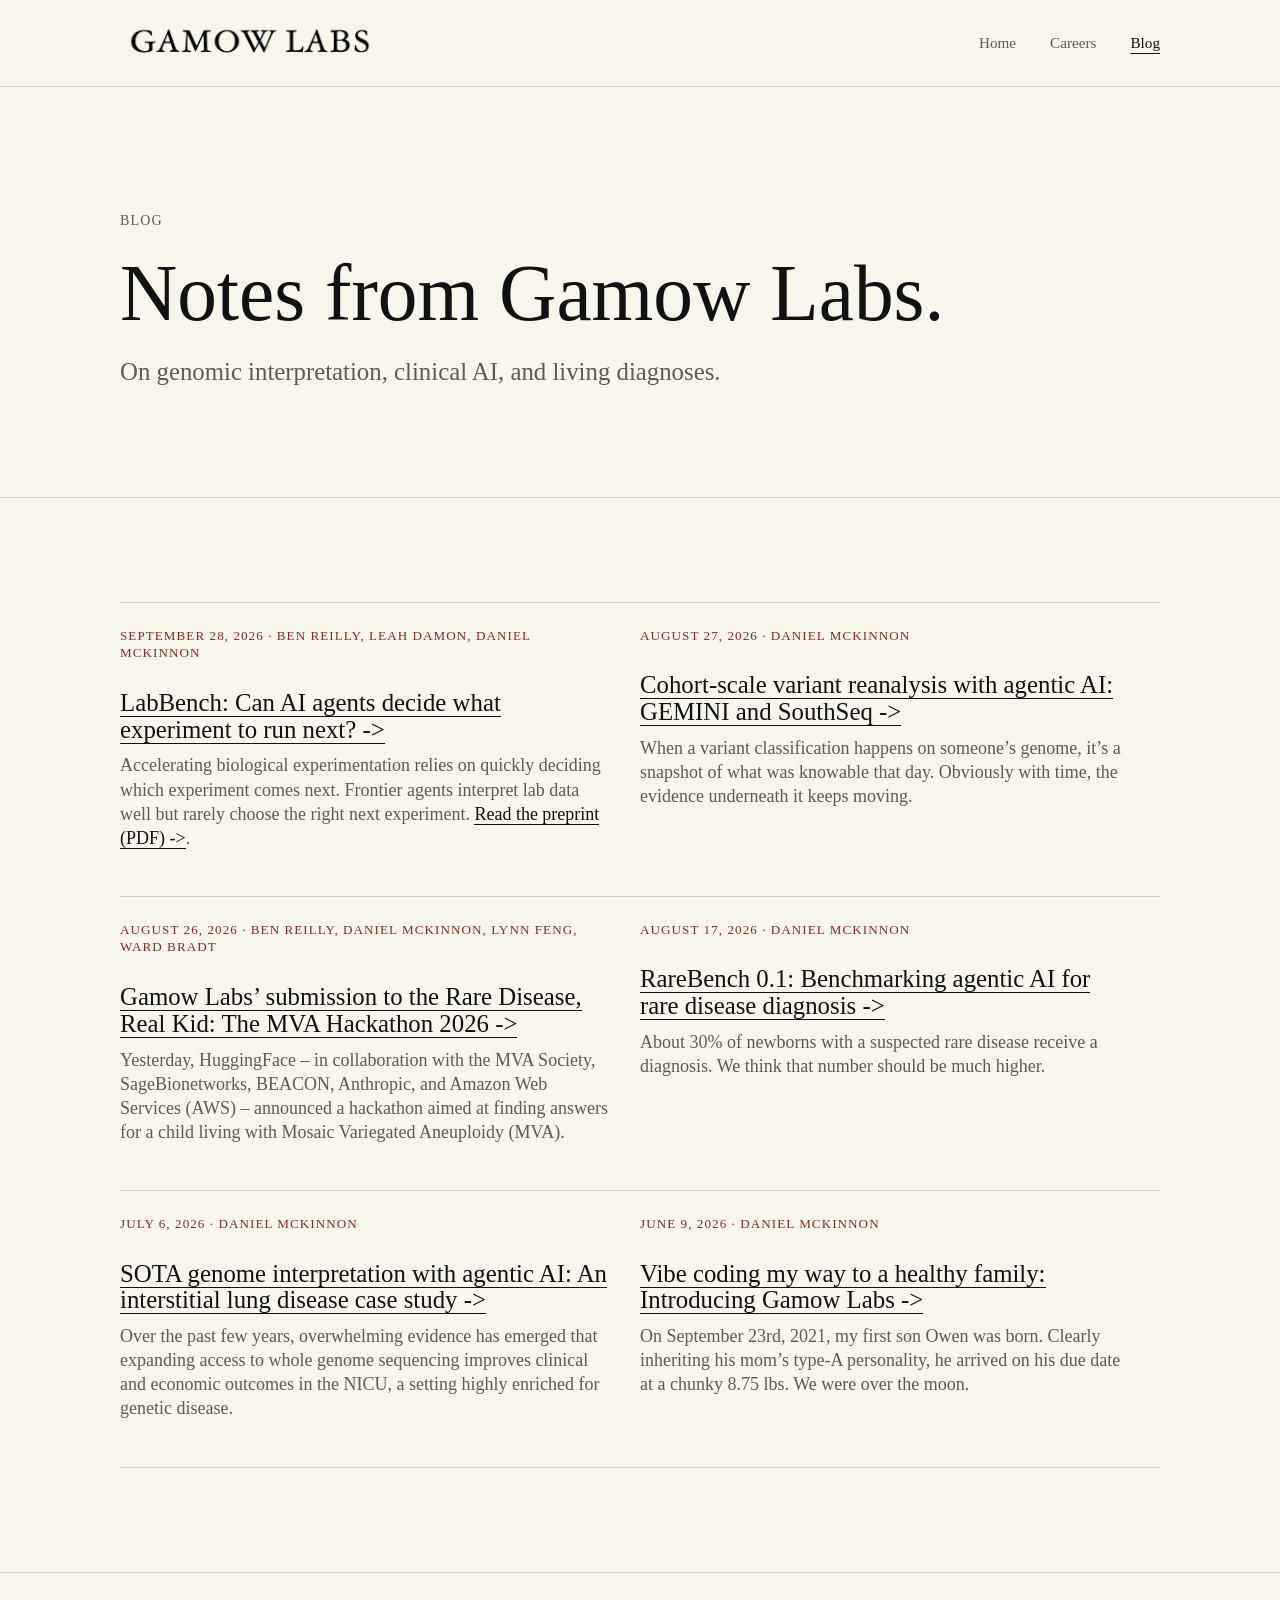
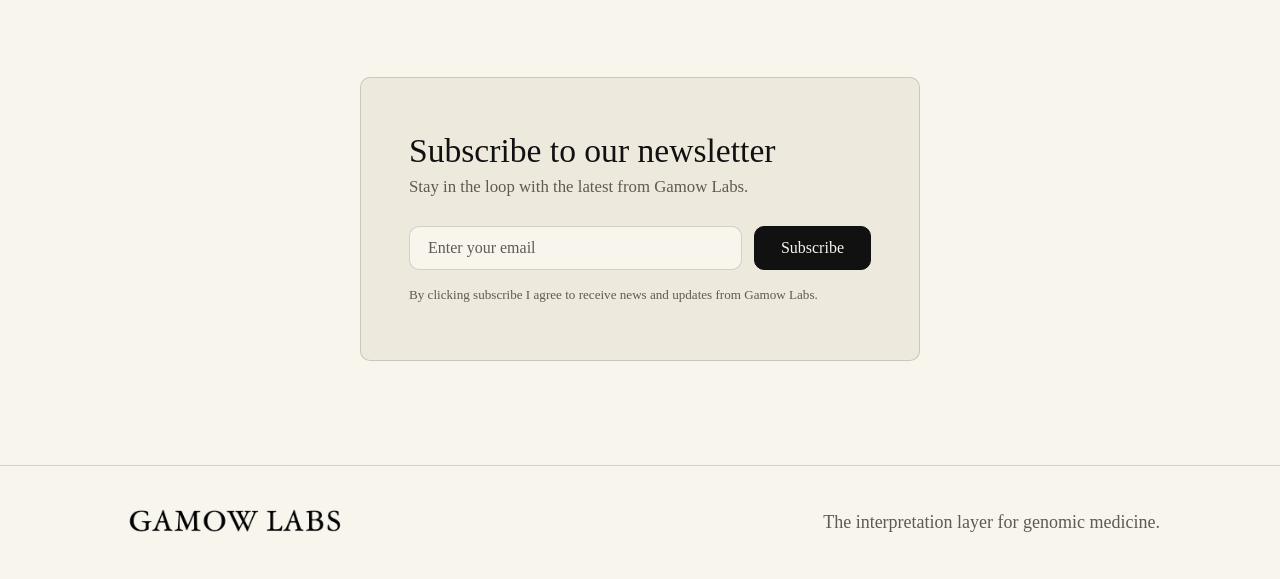
==== commit 26e6032e: "Tighten the LabBench post by about 45% in the authors' own wording Reuse phrasing from the preprint'" ====
--- a/blog.html
+++ b/blog.html
@@ -46,7 +46,7 @@
             <article class="post">
               <span class="meta">September 28, 2026 &middot; Ben Reilly, Leah Damon, Daniel McKinnon</span>
               <h3><a class="profile-link" href="labbench-benchmarking-ai-wet-lab-decisions.html">LabBench: Can AI agents decide what experiment to run next?</a></h3>
-              <p>Biology moves at the speed of its next experiment. We built a benchmark of 20 real wet-lab decisions, and frontier agents rarely choose the right next one. <a class="profile-link" href="assets/labbench-preprint.pdf">Read the preprint (PDF)</a>.</p>
+              <p>Accelerating biological experimentation relies on quickly deciding which experiment comes next. Frontier agents interpret lab data well but rarely choose the right next experiment. <a class="profile-link" href="assets/labbench-preprint.pdf">Read the preprint (PDF)</a>.</p>
             </article>
             <article class="post">
               <span class="meta">August 27, 2026 &middot; Daniel McKinnon</span>
--- a/styles.css
+++ b/styles.css
@@ -1039,3 +1039,287 @@
     row-gap: 20px;
   }
 }
+
+.scatter {
+  display: grid;
+  grid-template-columns: 2.5rem 1fr;
+  grid-template-rows: 260px auto;
+  column-gap: 8px;
+}
+
+.scatter-y,
+.scatter-plot,
+.scatter-x {
+  position: relative;
+}
+
+.scatter-y span {
+  position: absolute;
+  right: 0;
+  transform: translateY(50%);
+  color: var(--muted);
+  font-size: 0.8rem;
+}
+
+.scatter-plot {
+  border-left: 1px solid var(--line);
+  border-bottom: 1px solid var(--line);
+  margin-right: 5.5rem;
+}
+
+.scatter-x {
+  grid-column: 2;
+  height: 1.6em;
+  margin-right: 5.5rem;
+  color: var(--muted);
+  font-size: 0.8rem;
+}
+
+.scatter-x span {
+  position: absolute;
+  top: 4px;
+  transform: translateX(-50%);
+}
+
+.scatter-dot {
+  position: absolute;
+  width: 14px;
+  height: 14px;
+  margin: 0 0 -7px -7px;
+  border: 2px solid var(--paper);
+  border-radius: 50%;
+}
+
+.scatter-label {
+  position: absolute;
+  margin: 0 0 -0.75em 12px;
+  font-size: 0.86rem;
+  line-height: 1.1;
+  white-space: nowrap;
+}
+
+.scatter-label.left {
+  transform: translateX(calc(-100% - 24px));
+  text-align: right;
+}
+
+.legend-models.scatter-key {
+  display: none;
+  margin: 12px 0 0;
+}
+
+.scatter-label small {
+  display: block;
+  color: var(--muted);
+  font-size: 0.76rem;
+}
+
+.heat {
+  display: grid;
+  grid-template-columns: minmax(8rem, 1.5fr) repeat(5, 1fr);
+  gap: 3px;
+  font-size: 0.9rem;
+}
+
+.heat-head {
+  padding-bottom: 6px;
+  color: var(--muted);
+  font-size: 0.78rem;
+  line-height: 1.15;
+  text-align: center;
+}
+
+.heat-label {
+  align-self: center;
+  padding-right: 8px;
+  line-height: 1.15;
+}
+
+.heat-label small {
+  color: var(--muted);
+  font-size: 0.76rem;
+}
+
+.heat-cell {
+  padding: 8px 0;
+  border-radius: 3px;
+  font-variant-numeric: tabular-nums;
+  text-align: center;
+}
+
+.heat-cell.dark {
+  color: #fff;
+}
+
+.legend-models {
+  display: flex;
+  flex-wrap: wrap;
+  gap: 6px 16px;
+  margin: 0 0 14px;
+  color: var(--muted);
+  font-size: 0.85rem;
+}
+
+.legend-models span::before {
+  content: "";
+  display: inline-block;
+  width: 10px;
+  height: 10px;
+  margin-right: 5px;
+  border-radius: 50%;
+  background: var(--c);
+}
+
+.strip-row,
+.strip-axis {
+  display: grid;
+  grid-template-columns: 11rem 1fr;
+  align-items: center;
+  gap: 12px;
+  margin-bottom: 8px;
+  font-size: 0.95rem;
+}
+
+.strip-label small {
+  margin-left: 6px;
+  color: var(--muted);
+  font-size: 0.76rem;
+}
+
+.strip-track {
+  position: relative;
+  height: 18px;
+  margin-right: 12px;
+  background: linear-gradient(var(--line), var(--line)) center / 100% 1px no-repeat;
+}
+
+.strip-dot {
+  position: absolute;
+  top: 50%;
+  width: 12px;
+  height: 12px;
+  margin: -6px 0 0 -6px;
+  border: 1.5px solid var(--paper);
+  border-radius: 50%;
+}
+
+.strip-rule {
+  margin: 12px 0;
+  border-top: 1px dashed var(--line);
+}
+
+.strip-ticks {
+  margin-right: 12px;
+}
+
+.strip-ticks span:nth-child(1) { left: 0; }
+.strip-ticks span:nth-child(2) { left: 33.33%; }
+.strip-ticks span:nth-child(3) { left: 66.67%; }
+.strip-ticks span:nth-child(4) { left: 100%; }
+
+.probe-figure {
+  margin: 4px 0 14px;
+}
+
+.probe-figure img {
+  width: 100%;
+  background: #fff;
+}
+
+.post-body .probe-figure a {
+  display: block;
+  border-bottom: 0;
+  cursor: zoom-in;
+}
+
+.probe-figure figcaption {
+  margin-top: 6px;
+  color: var(--muted);
+  font-size: 0.85rem;
+  line-height: 1.35;
+}
+
+.probe-pair {
+  display: grid;
+  grid-template-columns: 1fr 1fr;
+  gap: 14px;
+}
+
+@media (max-width: 800px) {
+  .scatter {
+    grid-template-rows: 220px auto;
+  }
+
+  .scatter-label {
+    display: none;
+  }
+
+  .scatter-plot,
+  .scatter-x {
+    margin-right: 0.75rem;
+  }
+
+  .legend-models.scatter-key {
+    display: flex;
+  }
+
+  .heat {
+    grid-template-columns: 6.5rem repeat(5, 1fr);
+    font-size: 0.8rem;
+  }
+
+  .heat-head {
+    font-size: 0.68rem;
+  }
+
+  .strip-row,
+  .strip-axis {
+    grid-template-columns: 7.5rem 1fr;
+    gap: 8px;
+    font-size: 0.85rem;
+  }
+
+  .strip-ticks span:nth-child(2),
+  .strip-ticks span:nth-child(3),
+  .strip-ticks span:nth-child(4) {
+    display: block;
+  }
+
+  .probe-pair {
+    grid-template-columns: 1fr;
+  }
+}
+
+/* Partnership call to action: the one filled element on the page. */
+.cta-card {
+  margin: 8px 0 40px;
+  padding: 26px 28px 24px;
+  border-top: 3px solid var(--accent);
+  background: var(--soft);
+}
+
+.post-body .cta-card p {
+  margin-bottom: 16px;
+}
+
+.post-body .cta-card .cta-actions {
+  margin: 22px 0 0;
+}
+
+.post-body .cta-card .button {
+  padding: 10px 18px;
+  border: 0;
+  border-radius: 3px;
+  background: var(--accent);
+  color: var(--paper);
+}
+
+.post-body .cta-card .button:hover {
+  background: #5f231c;
+}
+
+@media (max-width: 800px) {
+  .cta-card {
+    padding: 20px 18px 18px;
+  }
+}
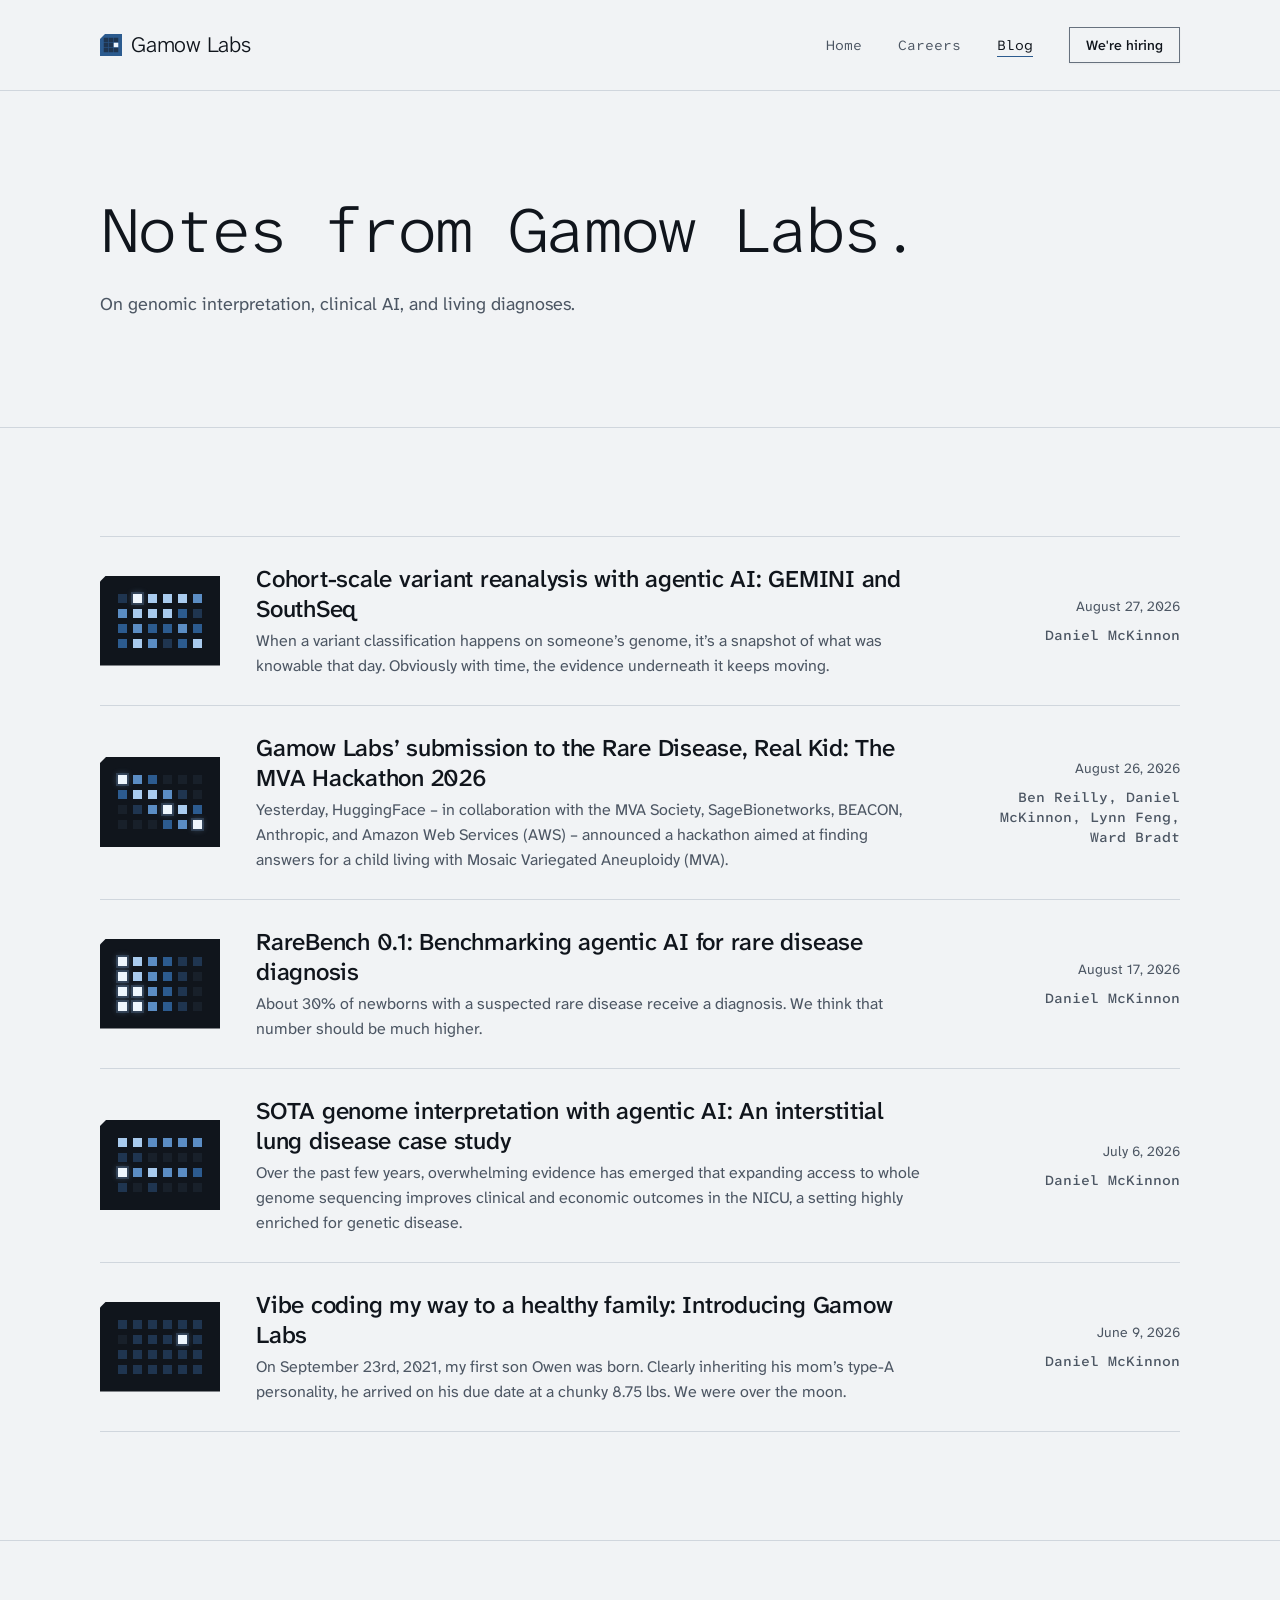
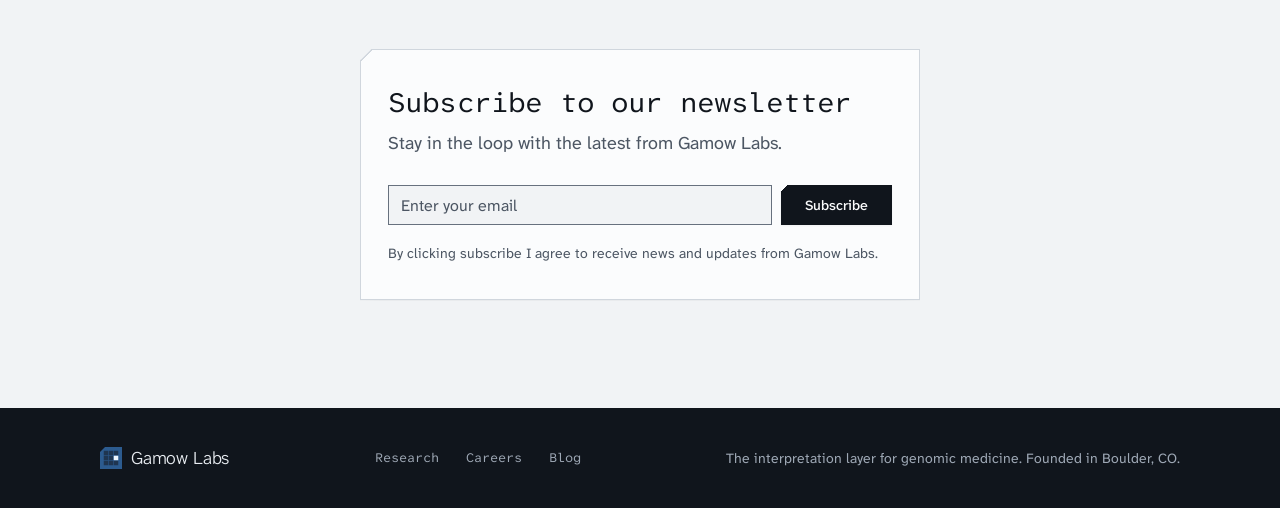
==== commit 1771723c: "Restyle the site in the Nightlight design language Moves the site from the warm Garamond look to Nig" ====
--- a/blog.html
+++ b/blog.html
@@ -17,16 +17,20 @@
     <meta name="twitter:title" content="Blog | Gamow Labs">
     <meta name="twitter:description" content="Notes from Gamow Labs on genomic interpretation, clinical AI, and living diagnoses.">
     <meta name="twitter:image" content="https://gamowlabs.com/assets/gamow-logo-black.png">
+    <link rel="preconnect" href="https://fonts.googleapis.com">
+    <link rel="preconnect" href="https://fonts.gstatic.com" crossorigin>
+    <link rel="stylesheet" href="https://fonts.googleapis.com/css2?family=Atkinson+Hyperlegible+Mono:wght@300..600&amp;family=Atkinson+Hyperlegible+Next:wght@300..700&amp;display=swap">
     <link rel="stylesheet" href="styles.css">
   </head>
   <body>
     <header class="site-header">
       <nav class="nav" aria-label="Main navigation">
-        <a class="brand" href="index.html"><img src="assets/gamow-wordmark.jpeg" alt="Gamow Labs"></a>
+        <a class="brand" href="index.html"><svg width="22" height="22" viewBox="0 0 22 22" aria-hidden="true"><path fill="#2c5b8f" d="M5 0H22V22H0V5Z"/><rect fill="#1f3550" x="3.75" y="3.75" width="4.5" height="4.5"/><rect fill="#1f3550" x="8.75" y="3.75" width="4.5" height="4.5"/><rect fill="#1f3550" x="13.75" y="3.75" width="4.5" height="4.5"/><rect fill="#1f3550" x="3.75" y="8.75" width="4.5" height="4.5"/><rect fill="#1f3550" x="8.75" y="8.75" width="4.5" height="4.5"/><rect fill="#eef6fd" x="13.75" y="8.75" width="4.5" height="4.5"/><rect fill="#1f3550" x="3.75" y="13.75" width="4.5" height="4.5"/><rect fill="#1f3550" x="8.75" y="13.75" width="4.5" height="4.5"/><rect fill="#1f3550" x="13.75" y="13.75" width="4.5" height="4.5"/></svg><span>Gamow Labs</span></a>
         <div class="nav-links">
           <a href="index.html">Home</a>
           <a href="careers.html">Careers</a>
           <a href="blog.html" aria-current="page">Blog</a>
+          <a class="button button-outline nav-cta" href="careers.html">We're hiring</a>
         </div>
       </nav>
     </header>
@@ -34,7 +38,6 @@
     <main>
       <section class="page-hero">
         <div class="wrap">
-          <p class="eyebrow">Blog</p>
           <h1>Notes from Gamow Labs.</h1>
           <p class="lead">On genomic interpretation, clinical AI, and living diagnoses.</p>
         </div>
@@ -42,38 +45,63 @@
 
       <section class="section">
         <div class="wrap">
-          <div class="blog-grid">
-            <article class="post">
-              <span class="meta">September 28, 2026 &middot; Ben Reilly, Leah Damon, Daniel McKinnon</span>
-              <h3><a class="profile-link" href="labbench-benchmarking-ai-wet-lab-decisions.html">LabBench: Can AI agents decide what experiment to run next?</a></h3>
-              <p>Accelerating biological experimentation relies on quickly deciding which experiment comes next. Frontier agents interpret lab data well but rarely choose the right next experiment. <a class="profile-link" href="assets/labbench-preprint.pdf">Read the preprint (PDF)</a>.</p>
-            </article>
-            <article class="post">
-              <span class="meta">August 27, 2026 &middot; Daniel McKinnon</span>
-              <h3><a class="profile-link" href="cohort-scale-variant-reanalysis-with-agentic-ai.html">Cohort-scale variant reanalysis with agentic AI: GEMINI and SouthSeq</a></h3>
-              <p>When a variant classification happens on someone&rsquo;s genome, it&rsquo;s a snapshot of what was knowable that day. Obviously with time, the evidence underneath it keeps moving.</p>
-            </article>
-            <article class="post">
-              <span class="meta">August 26, 2026 · Ben Reilly, Daniel McKinnon, Lynn Feng, Ward Bradt</span>
-              <h3><a class="profile-link" href="mva-hackathon-2026.html">Gamow Labs&rsquo; submission to the Rare Disease, Real Kid: The MVA Hackathon 2026</a></h3>
-              <p>Yesterday, HuggingFace &ndash; in collaboration with the MVA Society, SageBionetworks, BEACON, Anthropic, and Amazon Web Services (AWS) &ndash; announced a hackathon aimed at finding answers for a child living with Mosaic Variegated Aneuploidy (MVA).</p>
-            </article>
-            <article class="post">
-              <span class="meta">August 17, 2026 · Daniel McKinnon</span>
-              <h3><a class="profile-link" href="rarebench-0-1.html">RareBench 0.1: Benchmarking agentic AI for rare disease diagnosis</a></h3>
-              <p>About 30% of newborns with a suspected rare disease receive a diagnosis. We think that number should be much higher.</p>
-            </article>
-            <article class="post">
-              <span class="meta">July 6, 2026 · Daniel McKinnon</span>
-              <h3><a class="profile-link" href="sota-genome-interpretation-with-agentic-ai.html">SOTA genome interpretation with agentic AI: An interstitial lung disease case study</a></h3>
-              <p>Over the past few years, overwhelming evidence has emerged that expanding access to whole genome sequencing improves clinical and economic outcomes in the NICU, a setting highly enriched for genetic disease.</p>
-            </article>
-            <article class="post">
-              <span class="meta">June 9, 2026 · Daniel McKinnon</span>
-              <h3><a class="profile-link" href="vibe-coding-my-way-to-a-healthy-family.html">Vibe coding my way to a healthy family: Introducing Gamow Labs</a></h3>
-              <p>On September 23rd, 2021, my first son Owen was born. Clearly inheriting his mom’s type-A personality, he arrived on his due date at a chunky 8.75 lbs. We were over the moon.</p>
-            </article>
-          </div>
+          <ol class="paper-list">
+            <li class="paper">
+              <a class="paper-thumb" href="cohort-scale-variant-reanalysis-with-agentic-ai.html" tabindex="-1" aria-hidden="true"><span class="signature" data-plate="signature" data-kind="scatter"></span></a>
+              <div class="paper-copy">
+                <h3><a href="cohort-scale-variant-reanalysis-with-agentic-ai.html">Cohort-scale variant reanalysis with agentic AI: GEMINI and SouthSeq</a></h3>
+                <p>When a variant classification happens on someone&rsquo;s genome, it&rsquo;s a snapshot of what was knowable that day. Obviously with time, the evidence underneath it keeps moving.</p>
+              </div>
+              <div class="paper-meta">
+                <span>August 27, 2026</span>
+                <span class="readout">Daniel McKinnon</span>
+              </div>
+            </li>
+            <li class="paper">
+              <a class="paper-thumb" href="mva-hackathon-2026.html" tabindex="-1" aria-hidden="true"><span class="signature" data-plate="signature" data-kind="diagonal"></span></a>
+              <div class="paper-copy">
+                <h3><a href="mva-hackathon-2026.html">Gamow Labs&rsquo; submission to the Rare Disease, Real Kid: The MVA Hackathon 2026</a></h3>
+                <p>Yesterday, HuggingFace &ndash; in collaboration with the MVA Society, SageBionetworks, BEACON, Anthropic, and Amazon Web Services (AWS) &ndash; announced a hackathon aimed at finding answers for a child living with Mosaic Variegated Aneuploidy (MVA).</p>
+              </div>
+              <div class="paper-meta">
+                <span>August 26, 2026</span>
+                <span class="readout">Ben Reilly, Daniel McKinnon, Lynn Feng, Ward Bradt</span>
+              </div>
+            </li>
+            <li class="paper">
+              <a class="paper-thumb" href="rarebench-0-1.html" tabindex="-1" aria-hidden="true"><span class="signature" data-plate="signature" data-kind="dilution"></span></a>
+              <div class="paper-copy">
+                <h3><a href="rarebench-0-1.html">RareBench 0.1: Benchmarking agentic AI for rare disease diagnosis</a></h3>
+                <p>About 30% of newborns with a suspected rare disease receive a diagnosis. We think that number should be much higher.</p>
+              </div>
+              <div class="paper-meta">
+                <span>August 17, 2026</span>
+                <span class="readout">Daniel McKinnon</span>
+              </div>
+            </li>
+            <li class="paper">
+              <a class="paper-thumb" href="sota-genome-interpretation-with-agentic-ai.html" tabindex="-1" aria-hidden="true"><span class="signature" data-plate="signature" data-kind="rows"></span></a>
+              <div class="paper-copy">
+                <h3><a href="sota-genome-interpretation-with-agentic-ai.html">SOTA genome interpretation with agentic AI: An interstitial lung disease case study</a></h3>
+                <p>Over the past few years, overwhelming evidence has emerged that expanding access to whole genome sequencing improves clinical and economic outcomes in the NICU, a setting highly enriched for genetic disease.</p>
+              </div>
+              <div class="paper-meta">
+                <span>July 6, 2026</span>
+                <span class="readout">Daniel McKinnon</span>
+              </div>
+            </li>
+            <li class="paper">
+              <a class="paper-thumb" href="vibe-coding-my-way-to-a-healthy-family.html" tabindex="-1" aria-hidden="true"><span class="signature" data-plate="signature" data-kind="single"></span></a>
+              <div class="paper-copy">
+                <h3><a href="vibe-coding-my-way-to-a-healthy-family.html">Vibe coding my way to a healthy family: Introducing Gamow Labs</a></h3>
+                <p>On September 23rd, 2021, my first son Owen was born. Clearly inheriting his mom’s type-A personality, he arrived on his due date at a chunky 8.75 lbs. We were over the moon.</p>
+              </div>
+              <div class="paper-meta">
+                <span>June 9, 2026</span>
+                <span class="readout">Daniel McKinnon</span>
+              </div>
+            </li>
+          </ol>
         </div>
       </section>
 
@@ -95,13 +123,19 @@
 
     </main>
 
-    <footer class="site-footer">
+    <footer class="site-footer night">
       <div class="footer-inner">
-        <img src="assets/gamow-wordmark.jpeg" alt="Gamow Labs">
-        <span>The interpretation layer for genomic medicine.</span>
+        <a class="brand" href="index.html"><svg width="22" height="22" viewBox="0 0 22 22" aria-hidden="true"><path fill="#2c5b8f" d="M5 0H22V22H0V5Z"/><rect fill="#1f3550" x="3.75" y="3.75" width="4.5" height="4.5"/><rect fill="#1f3550" x="8.75" y="3.75" width="4.5" height="4.5"/><rect fill="#1f3550" x="13.75" y="3.75" width="4.5" height="4.5"/><rect fill="#1f3550" x="3.75" y="8.75" width="4.5" height="4.5"/><rect fill="#1f3550" x="8.75" y="8.75" width="4.5" height="4.5"/><rect fill="#eef6fd" x="13.75" y="8.75" width="4.5" height="4.5"/><rect fill="#1f3550" x="3.75" y="13.75" width="4.5" height="4.5"/><rect fill="#1f3550" x="8.75" y="13.75" width="4.5" height="4.5"/><rect fill="#1f3550" x="13.75" y="13.75" width="4.5" height="4.5"/></svg><span>Gamow Labs</span></a>
+        <nav class="footer-links" aria-label="Footer">
+          <a href="index.html#research">Research</a>
+          <a href="careers.html">Careers</a>
+          <a href="blog.html">Blog</a>
+        </nav>
+        <span>The interpretation layer for genomic medicine. Founded in Boulder, CO.</span>
       </div>
     </footer>
 
+    <script src="assets/plate.js"></script>
     <script>
       // Backend is a Google Apps Script Web App that adds the submitter to the
       // newsletter@gamowlabs.com Google Group. See scripts/newsletter-apps-script.js.
--- a/styles.css
+++ b/styles.css
@@ -1,10 +1,71 @@
+/* Nightlight: a precise instrument with one light left on.
+   Tokens follow the Nightlight design system. The site is the Day register;
+   .night marks the dark windows (plate panels, full-width bands, the footer). */
 :root {
-  --paper: #f8f5ed;
-  --ink: #111111;
-  --muted: #5f5a52;
-  --line: rgba(17, 17, 17, 0.16);
-  --soft: #eee9dd;
-  --accent: #7d3027;
+  --ground: #f1f3f5;
+  --ground-raised: #fbfcfd;
+  --ground-sunken: #e5e8ec;
+  --line: #d0d6dd;
+  --line-strong: #67717e;
+  --ink: #10151c;
+  --ink-muted: #4c5663;
+  --primary: #10151c;
+  --primary-foreground: #fbfcfd;
+  --secondary: #e2e6eb;
+  --trace: #2c5b8f;
+  --trace-halo: rgba(44, 91, 143, 0.16);
+  --focus-ring: var(--trace);
+
+  --plate: #10151c;
+  --on-plate: #9ea8b5;
+  --lum-0: #18202a;
+  --lum-1: #1f3550;
+  --lum-2: #2c5b8f;
+  --lum-3: #5b8dc4;
+  --lum-4: #a9cbee;
+  --lum-5: #eef6fd;
+
+  --font-text: "Atkinson Hyperlegible Next", "Atkinson Hyperlegible", ui-sans-serif, system-ui, sans-serif;
+  --font-mono: "Atkinson Hyperlegible Mono", ui-monospace, "SF Mono", Menlo, monospace;
+
+  --space-1: 4px;
+  --space-2: 9px;
+  --space-3: 18px;
+  --space-4: 27px;
+  --space-5: 36px;
+  --space-6: 54px;
+  --space-7: 72px;
+
+  --chamfer-s: 6px;
+  --chamfer-m: 12px;
+  --chamfer-l: 18px;
+  --chamfer-xl: 54px;
+
+  --lift: 0 1px 0 rgba(16, 21, 28, 0.05), 0 8px 18px -10px rgba(16, 21, 28, 0.22);
+  --glow: 0 0 0 1px rgba(143, 190, 240, 0.6), 0 0 9px 0 rgba(143, 190, 240, 0.3);
+
+  --dur-tap: 160ms;
+  --dur-reveal: 320ms;
+  --dur-breath: 5s;
+  --ease-settle: cubic-bezier(0.2, 0.7, 0.2, 1);
+}
+
+.night {
+  --ground: #10151c;
+  --ground-raised: #19202a;
+  --ground-sunken: #0a0e13;
+  --line: #29323e;
+  --line-strong: #717d8c;
+  --ink: #e9edf2;
+  --ink-muted: #9ea8b5;
+  --primary: #e9edf2;
+  --primary-foreground: #10151c;
+  --secondary: #222b36;
+  --trace: #8fbef0;
+  --trace-halo: rgba(143, 190, 240, 0.22);
+  --lift: 0 0 0 1px rgba(143, 190, 240, 0.06);
+  background: var(--ground);
+  color: var(--ink);
 }
 
 * {
@@ -13,11 +74,11 @@
 
 body {
   margin: 0;
-  background: var(--paper);
+  background: var(--ground);
   color: var(--ink);
-  font-family: Garamond, "Adobe Garamond Pro", "Cormorant Garamond", Georgia, serif;
+  font-family: var(--font-text);
   font-size: 18px;
-  line-height: 1.34;
+  line-height: 29px;
 }
 
 img {
@@ -28,6 +89,11 @@
 a {
   color: inherit;
   text-decoration: none;
+}
+
+:focus-visible {
+  outline: 2px solid var(--focus-ring);
+  outline-offset: 2px;
 }
 
 p,
@@ -37,126 +103,215 @@
   margin-top: 0;
 }
 
+/* Header ------------------------------------------------------------ */
+
 .site-header {
   border-bottom: 1px solid var(--line);
-  background: rgba(248, 245, 237, 0.96);
+  background: var(--ground);
 }
 
 .nav,
 .wrap,
 .footer-inner {
-  width: min(1040px, calc(100% - 36px));
+  width: min(1080px, calc(100% - 32px));
   margin: 0 auto;
 }
 
 .nav {
-  min-height: 86px;
+  min-height: 90px;
   display: flex;
   align-items: center;
   justify-content: space-between;
-  gap: 28px;
-}
-
-.brand img {
-  width: clamp(178px, 24vw, 260px);
-  mix-blend-mode: multiply;
+  gap: var(--space-4);
+}
+
+/* The mark: a 3x3 plate corner, A1 chamfered, with one lit well. */
+.brand {
+  display: inline-flex;
+  align-items: center;
+  gap: var(--space-2);
+  color: var(--ink);
+  font-size: 22px;
+  line-height: 28px;
+  font-weight: 300;
+  letter-spacing: -0.01em;
+}
+
+.brand svg {
+  display: block;
+  flex: none;
 }
 
 .nav-links {
   display: flex;
-  gap: clamp(14px, 3vw, 34px);
-  color: var(--muted);
-  font-size: 0.95rem;
-}
-
-.nav-links a[aria-current="page"],
-.nav-links a:hover {
+  align-items: center;
+  gap: var(--space-5);
+  color: var(--ink-muted);
+  font-family: var(--font-mono);
+  font-size: 14px;
+  line-height: 20px;
+}
+
+.nav-links a {
+  transition: color var(--dur-tap) var(--ease-settle);
+}
+
+.nav-links a:hover,
+.nav-links a[aria-current="page"] {
   color: var(--ink);
+}
+
+.nav-links a[aria-current="page"] {
   text-decoration: underline;
-  text-underline-offset: 5px;
-}
+  text-decoration-color: var(--trace);
+  text-decoration-thickness: 1px;
+  text-underline-offset: 6px;
+}
+
+/* Heroes ------------------------------------------------------------ */
 
 .hero,
 .page-hero {
-  padding: clamp(66px, 10vw, 124px) 0 clamp(50px, 7vw, 84px);
+  padding: clamp(54px, 9vw, 108px) 0 clamp(54px, 7vw, 90px);
 }
 
 .hero-inner,
 .page-hero .wrap {
-  width: min(1040px, calc(100% - 36px));
+  width: min(1080px, calc(100% - 32px));
   margin: 0 auto;
 }
 
+.hero-inner {
+  display: grid;
+  grid-template-columns: minmax(0, 1fr) minmax(0, 432px);
+  gap: var(--space-6);
+  align-items: center;
+}
+
+.hero h1 {
+  font-size: clamp(2.25rem, 4.6vw, 3.5rem);
+  letter-spacing: -0.04em;
+}
+
 .eyebrow {
-  margin-bottom: 24px;
-  color: var(--muted);
-  font-size: 0.88rem;
-  letter-spacing: 0.08em;
-  text-transform: uppercase;
+  margin-bottom: var(--space-3);
+  color: var(--ink-muted);
+  font-family: var(--font-mono);
+  font-size: 14px;
+  line-height: 20px;
+  font-weight: 500;
+}
+
+.eyebrow span {
+  margin-right: var(--space-2);
+  color: var(--trace);
 }
 
 h1 {
   max-width: 860px;
-  margin-bottom: 24px;
-  font-size: clamp(2.6rem, 6.2vw, 5.2rem);
-  font-weight: 400;
-  letter-spacing: 0;
+  margin-bottom: var(--space-4);
+  font-family: var(--font-mono);
+  font-size: clamp(2.4rem, 5.4vw, 4rem);
+  font-weight: 300;
+  letter-spacing: -0.045em;
   line-height: 1;
+  text-wrap: balance;
 }
 
 h2 {
   max-width: 860px;
-  margin-bottom: 22px;
-  font-size: clamp(1.9rem, 4vw, 3.4rem);
+  margin-bottom: var(--space-3);
+  font-family: var(--font-mono);
+  font-size: clamp(1.6rem, 3.2vw, 2.125rem);
   font-weight: 400;
-  letter-spacing: 0;
-  line-height: 1;
+  letter-spacing: -0.03em;
+  line-height: 1.24;
+  text-wrap: balance;
 }
 
 h3 {
-  margin-bottom: 10px;
-  font-size: clamp(1.2rem, 2vw, 1.55rem);
-  font-weight: 400;
-  line-height: 1.08;
+  margin-bottom: var(--space-2);
+  font-size: clamp(1.2rem, 2vw, 1.5rem);
+  font-weight: 600;
+  letter-spacing: -0.005em;
+  line-height: 1.25;
 }
 
 .lead {
-  max-width: 720px;
-  color: var(--muted);
-  font-size: clamp(1.18rem, 2vw, 1.55rem);
-  line-height: 1.24;
+  max-width: 640px;
+  color: var(--ink-muted);
+  font-size: 18px;
+  line-height: 29px;
 }
 
 .hero-actions,
 .inline-actions {
   display: flex;
   flex-wrap: wrap;
-  gap: 18px;
-  margin-top: 38px;
-}
+  gap: var(--space-2);
+  margin-top: var(--space-4);
+}
+
+/* Buttons: shadcn's Button, with the 6px A1 chamfer on filled ones ---- */
 
 .button {
   display: inline-flex;
   align-items: center;
-  min-height: 42px;
-  border-bottom: 1px solid var(--ink);
+  justify-content: center;
+  gap: 8px;
+  height: 40px;
+  padding: 0 24px;
+  border: 0;
+  border-radius: 0;
+  background: linear-gradient(135deg, transparent 4.25px, var(--primary) 4.25px);
+  color: var(--primary-foreground);
+  font-family: var(--font-text);
+  font-size: 14px;
+  line-height: 20px;
+  font-weight: 500;
+  white-space: nowrap;
+  cursor: pointer;
+  box-shadow: 0 1px 2px rgba(0, 0, 0, 0.05);
+  transition: opacity var(--dur-tap) var(--ease-settle);
+}
+
+.button:hover {
+  opacity: 0.9;
+}
+
+/* Outline: square, no chamfer, so the filled one reads as primary. */
+.inline-actions .profile-link {
+  display: inline-flex;
+  align-items: center;
+  height: 40px;
+  padding: 0 24px;
+  border: 1px solid var(--line-strong);
+  background: var(--ground);
   color: var(--ink);
-  font-size: 1.05rem;
-}
-
-.button::after {
-  content: " ->";
-  white-space: pre;
+  font-size: 14px;
+  line-height: 20px;
+  font-weight: 500;
+  transition: background-color var(--dur-tap) var(--ease-settle);
+}
+
+.inline-actions .profile-link:hover {
+  background: var(--secondary);
 }
 
 .profile-link {
-  border-bottom: 1px solid var(--ink);
   color: var(--ink);
-}
-
-.profile-link::after {
-  content: " ->";
-  white-space: pre;
+  transition: color var(--dur-tap) var(--ease-settle);
+}
+
+.profile-link:hover {
+  color: var(--trace);
+}
+
+.lead a,
+.section-copy a {
+  color: var(--trace);
+  text-decoration: underline;
+  text-underline-offset: 4px;
 }
 
 .tally-embed {
@@ -169,63 +324,670 @@
   border: 0;
 }
 
+/* Plate: always night ---------------------------------------------- */
+
+.plate-panel {
+  margin: 0;
+  padding: var(--space-4);
+  background: var(--plate);
+  border: 1px solid #29323e;
+  clip-path: polygon(var(--chamfer-l) 0, 100% 0, 100% 100%, 0 100%, 0 var(--chamfer-l));
+  box-shadow: 0 18px 36px -18px rgba(16, 21, 28, 0.45);
+}
+
+.plate {
+  position: relative;
+  display: grid;
+  grid-template-columns: repeat(24, minmax(0, 1fr));
+  gap: var(--space-1);
+}
+
+.plate-well {
+  display: block;
+  aspect-ratio: 1;
+  background: var(--lum-0);
+  --v: var(--lum-0);
+  animation: plate-scan var(--dur-reveal) var(--ease-settle) both;
+}
+
+.plate-well[data-l="1"] { background: var(--lum-1); --v: var(--lum-1); }
+.plate-well[data-l="2"] { background: var(--lum-2); --v: var(--lum-2); }
+.plate-well[data-l="3"] { background: var(--lum-3); --v: var(--lum-3); }
+.plate-well[data-l="4"] { background: var(--lum-4); --v: var(--lum-4); }
+.plate-well[data-l="5"] {
+  background: var(--lum-5);
+  --v: var(--lum-5);
+  box-shadow: 0 0 0 2px rgba(143, 190, 240, 0.18), 0 0 6px 1px rgba(143, 190, 240, 0.3);
+}
+
+.plate-well--still {
+  animation: none;
+}
+
+@keyframes plate-scan {
+  from {
+    background: var(--lum-0);
+    box-shadow: none;
+  }
+}
+
+/* Reader sweep: a read head crosses the plate; each column flashes as it passes. */
+.plate-well--flash {
+  animation: plate-scan var(--dur-reveal) var(--ease-settle) both, plate-flash 4s linear infinite;
+}
+
+@keyframes plate-flash {
+  0% { filter: brightness(1); }
+  3% { filter: brightness(2.2); }
+  12%, 100% { filter: brightness(1); }
+}
+
+.plate-head {
+  position: absolute;
+  top: 0;
+  left: 0;
+  width: calc(100% / 24);
+  height: 100%;
+  background: linear-gradient(to right, rgba(143, 190, 240, 0), rgba(143, 190, 240, 0.55), rgba(143, 190, 240, 0));
+  pointer-events: none;
+  opacity: 0;
+  animation: plate-head 4s linear 2400ms infinite;
+}
+
+@keyframes plate-head {
+  0% { left: 0; opacity: 1; }
+  66% { left: calc(100% - 100% / 24); opacity: 1; }
+  70%, 100% { left: calc(100% - 100% / 24); opacity: 0; }
+}
+
+/* Plate scan: wells light row by row, hold, then go dark. */
+.plate-well--loop {
+  box-shadow: none;
+  animation: plate-loop 7s ease-out infinite;
+}
+
+@keyframes plate-loop {
+  0% { background: var(--lum-0); }
+  6%, 80% { background: var(--v); }
+  92%, 100% { background: var(--lum-0); }
+}
+
+/* The indicator: the one lit well breathes, about twelve times a minute. */
+.plate-well--lit {
+  animation: plate-lit var(--dur-breath) ease-in-out infinite;
+}
+
+@keyframes plate-lit {
+  0%, 100% { box-shadow: 0 0 0 3px rgba(143, 190, 240, 0.14), 0 0 8px 1px rgba(143, 190, 240, 0.2); }
+  45% { box-shadow: 0 0 0 5px rgba(143, 190, 240, 0.26), 0 0 14px 3px rgba(143, 190, 240, 0.34); }
+}
+
+/* The strip: the growth curve as an LED matrix, read by a sweeping head. */
+.strip-band {
+  padding: var(--space-5) 0;
+  background: var(--plate);
+  clip-path: polygon(var(--chamfer-xl) 0, 100% 0, 100% 100%, 0 100%, 0 var(--chamfer-xl));
+}
+
+.strip {
+  display: grid;
+  grid-template-columns: repeat(102, minmax(0, 1fr));
+  gap: 3px;
+}
+
+.strip .plate-well[data-l="4"],
+.strip .plate-well[data-l="1"] {
+  box-shadow: none;
+}
+
+.plate-well--matrix {
+  animation: plate-matrix 8s linear infinite backwards;
+}
+
+/* On in one scan step with a bright leading edge, hold for the full frame
+   (at least a third of the loop), then off. Each well flashes once per 8s. */
+@keyframes plate-matrix {
+  0% { background: var(--lum-0); filter: brightness(1); }
+  1% { background: var(--lum-5); filter: brightness(1.4); }
+  5% { background: var(--v); filter: brightness(1); }
+  80% { background: var(--v); }
+  84%, 100% { background: var(--lum-0); }
+}
+
+.strip .plate-well--lit {
+  animation: plate-matrix 8s linear infinite backwards, plate-lit var(--dur-breath) ease-in-out infinite backwards;
+}
+
+@media (max-width: 800px) {
+  .strip {
+    gap: 1px;
+  }
+}
+
+/* Growth trace: the curve draws itself, the inflection lights, then it rests. */
+.curve {
+  display: block;
+  width: 100%;
+  height: auto;
+  overflow: visible;
+}
+
+.curve-base {
+  fill: none;
+  stroke: #717d8c;
+}
+
+.curve-trace {
+  fill: none;
+  stroke: #8fbef0;
+  stroke-linejoin: miter;
+}
+
+.curve-halo { fill: rgba(143, 190, 240, 0.2); }
+.curve-lit { fill: var(--lum-5); }
+
+.draw {
+  stroke-dasharray: 1000;
+  animation: curve-draw 8s ease-in-out infinite;
+}
+
+@keyframes curve-draw {
+  0% { stroke-dashoffset: 1000; opacity: 1; }
+  40%, 92% { stroke-dashoffset: 0; opacity: 1; }
+  100% { stroke-dashoffset: 0; opacity: 0; }
+}
+
+.pop {
+  animation: curve-pop 8s ease-in-out infinite;
+}
+
+@keyframes curve-pop {
+  0%, 38% { opacity: 0; }
+  45%, 92% { opacity: 1; }
+  100% { opacity: 0; }
+}
+
+/* The live dot: someone is on it. */
+.live {
+  display: inline-block;
+  flex: none;
+  width: 9px;
+  height: 9px;
+  background: var(--trace);
+  animation: live-breath var(--dur-breath) ease-in-out infinite;
+}
+
+@keyframes live-breath {
+  0%, 100% { box-shadow: 0 0 0 3px var(--trace-halo); }
+  45% { box-shadow: 0 0 0 6px var(--trace-halo); }
+}
+
+@media (prefers-reduced-motion: reduce) {
+  .plate-well,
+  .plate-well--flash,
+  .plate-well--matrix,
+  .strip .plate-well--lit,
+  .plate-well--lit,
+  .draw,
+  .pop,
+  .live {
+    animation: none;
+  }
+
+  .plate-well--loop {
+    animation: none;
+    background: var(--v);
+  }
+
+  .plate-head {
+    display: none;
+  }
+}
+
+/* Landing sections ------------------------------------------------- */
+
+.hero-copy .lead {
+  margin-bottom: 0;
+}
+
+.button-outline {
+  border: 1px solid var(--line-strong);
+  background: var(--ground);
+  color: var(--ink);
+}
+
+.button-outline:hover {
+  opacity: 1;
+  background: var(--secondary);
+}
+
+.nav-cta {
+  height: 36px;
+  padding: 0 16px;
+}
+
+.text-link {
+  color: var(--trace);
+  font-size: 16px;
+  font-weight: 500;
+  text-decoration: underline;
+  text-underline-offset: 4px;
+  white-space: nowrap;
+}
+
+.readout {
+  font-family: var(--font-mono);
+  font-size: 14px;
+  line-height: 20px;
+  font-weight: 500;
+  color: var(--ink-muted);
+}
+
+.section-head {
+  display: flex;
+  flex-direction: column;
+  max-width: 640px;
+  margin-bottom: var(--space-6);
+}
+
+.section-head .lead {
+  margin: 0;
+}
+
+.section-head-split {
+  flex-direction: row;
+  align-items: flex-end;
+  justify-content: space-between;
+  gap: var(--space-7);
+  max-width: none;
+}
+
+/* Research: the lead paper with its figure, then a ruled list. */
+.feature {
+  display: grid;
+  grid-template-columns: minmax(0, 1.3fr) minmax(0, 1fr);
+  gap: var(--space-7);
+  align-items: center;
+  margin-bottom: var(--space-6);
+}
+
+.figure-panel {
+  margin: 0;
+  padding: var(--space-5) var(--space-4) var(--space-4);
+  background: var(--ground-raised);
+  border: 1px solid var(--line);
+  clip-path: polygon(var(--chamfer-l) 0, 100% 0, 100% 100%, 0 100%, 0 var(--chamfer-l));
+  box-shadow: 0 18px 36px -18px rgba(16, 21, 28, 0.45);
+}
+
+.feature-copy {
+  display: flex;
+  flex-direction: column;
+  gap: var(--space-3);
+}
+
+.feature-copy p,
+.feature-copy h3 {
+  margin: 0;
+}
+
+.feature-copy h3 {
+  font-size: clamp(1.6rem, 2.6vw, 2.25rem);
+  font-weight: 400;
+  letter-spacing: -0.02em;
+  line-height: 1.17;
+}
+
+.feature-copy p:not(.readout) {
+  color: var(--ink-muted);
+}
+
+.feature-copy .hero-actions {
+  margin-top: 0;
+}
+
+.date {
+  color: var(--ink-muted);
+  font-size: 14px;
+  line-height: 20px;
+}
+
+.feature-copy a,
+.paper h3 a {
+  transition: color var(--dur-tap) var(--ease-settle);
+}
+
+.feature-copy h3 a:hover,
+.paper h3 a:hover {
+  color: var(--trace);
+}
+
+.paper-list {
+  margin: 0;
+  padding: 0;
+  list-style: none;
+  border-bottom: 1px solid var(--line);
+}
+
+.paper {
+  display: grid;
+  grid-template-columns: 120px minmax(0, 1fr) 216px;
+  gap: var(--space-5);
+  align-items: center;
+  padding: var(--space-4) 0;
+  border-top: 1px solid var(--line);
+}
+
+.paper-thumb {
+  display: block;
+  justify-self: start;
+  padding: var(--space-3);
+  background: var(--plate);
+  clip-path: polygon(var(--chamfer-s) 0, 100% 0, 100% 100%, 0 100%, 0 var(--chamfer-s));
+}
+
+.signature {
+  display: grid;
+  grid-template-columns: repeat(6, 9px);
+  gap: 6px;
+}
+
+.paper-copy h3 {
+  margin-bottom: var(--space-1);
+  font-weight: 500;
+  letter-spacing: -0.01em;
+}
+
+.paper-copy p {
+  margin: 0;
+  color: var(--ink-muted);
+  font-size: 16px;
+  line-height: 25px;
+}
+
+.paper-meta {
+  display: flex;
+  flex-direction: column;
+  align-items: flex-end;
+  gap: var(--space-2);
+  color: var(--ink-muted);
+  font-size: 14px;
+  line-height: 20px;
+  text-align: right;
+}
+
+/* Full-width night band, notched at the page edge. */
+.band {
+  padding: clamp(72px, 9vw, 108px) 0;
+  clip-path: polygon(var(--chamfer-xl) 0, 100% 0, 100% 100%, 0 100%, 0 var(--chamfer-xl));
+}
+
+.band-close {
+  background: var(--ground-raised);
+}
+
+.statement-list {
+  margin: 0;
+  padding: 0;
+  list-style: none;
+  border-bottom: 1px solid var(--line);
+}
+
+.statement-list li {
+  display: flex;
+  align-items: center;
+  justify-content: space-between;
+  gap: var(--space-7);
+  padding: var(--space-5) 0;
+  border-top: 1px solid var(--line);
+}
+
+.statement-list p {
+  max-width: 820px;
+  margin: 0;
+  font-size: clamp(1.25rem, 2.4vw, 1.75rem);
+  font-weight: 300;
+  letter-spacing: -0.015em;
+  line-height: 1.3;
+}
+
+.statement-list li > span {
+  display: inline-flex;
+  flex: none;
+  align-items: center;
+  justify-content: flex-end;
+  gap: var(--space-3);
+  width: 160px;
+  color: var(--ink-muted);
+  font-family: var(--font-mono);
+  font-size: 14px;
+  line-height: 20px;
+  font-weight: 500;
+}
+
+/* One curve: the growth trace with its three readings beneath. */
+.curve-panel {
+  margin: 0;
+  padding: var(--space-6);
+  clip-path: polygon(var(--chamfer-l) 0, 100% 0, 100% 100%, 0 100%, 0 var(--chamfer-l));
+}
+
+.curve-labels {
+  display: grid;
+  grid-template-columns: repeat(3, minmax(0, 1fr));
+  gap: var(--space-4);
+  margin-top: var(--space-4);
+}
+
+.curve-labels div:nth-child(2) { text-align: center; }
+.curve-labels div:nth-child(3) { text-align: right; }
+
+.curve-labels h3 {
+  margin-bottom: var(--space-1);
+  font-size: 16px;
+  line-height: 25px;
+}
+
+.curve-labels p {
+  margin: 0;
+  color: var(--ink-muted);
+  font-size: 14px;
+  line-height: 20px;
+}
+
+/* Doors: three chamfered cards, the first a night window. */
+.doors {
+  display: grid;
+  grid-template-columns: repeat(3, minmax(0, 1fr));
+  gap: var(--space-4);
+}
+
+.door {
+  position: relative;
+  display: flex;
+  flex-direction: column;
+  gap: var(--space-2);
+  padding: var(--space-4);
+  background: var(--ground-raised);
+  border: 1px solid var(--line);
+  box-shadow: var(--lift);
+  clip-path: polygon(var(--chamfer-m) 0, 100% 0, 100% 100%, 0 100%, 0 var(--chamfer-m));
+}
+
+.door::before {
+  content: "";
+  position: absolute;
+  top: -1px;
+  left: -1px;
+  width: var(--chamfer-m);
+  height: var(--chamfer-m);
+  background: linear-gradient(to bottom right, transparent calc(50% - 0.75px), var(--line) calc(50% - 0.75px), var(--line) calc(50% + 0.75px), transparent calc(50% + 0.75px));
+}
+
+.door.night {
+  background: var(--ground);
+}
+
+.door .readout {
+  margin-bottom: var(--space-3);
+  color: var(--trace);
+}
+
+.door h3,
+.door p {
+  margin: 0;
+}
+
+.door p {
+  color: var(--ink-muted);
+  font-size: 16px;
+  line-height: 25px;
+}
+
+/* Split: copy beside a plate. */
+.split {
+  display: grid;
+  grid-template-columns: minmax(0, 1fr) minmax(0, 480px);
+  gap: var(--space-7);
+  align-items: center;
+}
+
+.split-copy {
+  display: flex;
+  flex-direction: column;
+  gap: var(--space-4);
+}
+
+.split-copy > * {
+  margin: 0;
+}
+
+.readouts {
+  display: grid;
+  grid-template-columns: repeat(3, minmax(0, 1fr));
+  gap: var(--space-4);
+  margin: 0;
+  padding: var(--space-3) 0 0;
+  list-style: none;
+  border-top: 1px solid var(--line);
+}
+
+.readouts strong {
+  display: block;
+  margin-bottom: var(--space-1);
+  font-family: var(--font-mono);
+  font-size: clamp(2.25rem, 4vw, 3rem);
+  font-weight: 300;
+  letter-spacing: -0.02em;
+  line-height: 1.08;
+}
+
+.readouts span {
+  display: block;
+  color: var(--ink-muted);
+  font-size: 14px;
+  line-height: 20px;
+}
+
+.display {
+  font-family: var(--font-mono);
+  font-size: clamp(2.25rem, 4.4vw, 3.25rem);
+  font-weight: 300;
+  letter-spacing: -0.04em;
+  line-height: 1.08;
+  text-wrap: balance;
+}
+
+.aside {
+  align-self: center;
+  color: var(--ink-muted);
+  font-size: 16px;
+}
+
+.aside a {
+  color: var(--trace);
+  text-decoration: underline;
+  text-underline-offset: 4px;
+}
+
+.footer-links {
+  display: flex;
+  gap: var(--space-4);
+  font-family: var(--font-mono);
+  font-size: 13px;
+}
+
+.footer-links a:hover {
+  color: var(--ink);
+}
+
+/* Sections --------------------------------------------------------- */
+
 .section {
   border-top: 1px solid var(--line);
-  padding: clamp(56px, 9vw, 104px) 0;
-}
-
-.section.dark,
-.section.tinted,
-.quote-band {
-  background: var(--paper);
-  color: var(--ink);
+  padding: clamp(54px, 9vw, 108px) 0;
+}
+
+.section.tinted {
+  background: var(--ground-sunken);
 }
 
 .section-grid {
   display: grid;
   grid-template-columns: minmax(0, 0.9fr) minmax(300px, 1fr);
-  gap: clamp(34px, 7vw, 86px);
+  gap: clamp(36px, 7vw, 72px);
   align-items: start;
 }
 
 .section-copy {
-  max-width: 680px;
-  color: var(--muted);
-  font-size: clamp(1.05rem, 1.8vw, 1.3rem);
-  line-height: 1.3;
+  max-width: 640px;
+  color: var(--ink-muted);
+  font-size: 18px;
+  line-height: 29px;
 }
 
 .list-lead {
-  margin-top: 34px;
+  margin-top: var(--space-5);
 }
 
 .role-list {
-  max-width: 680px;
-  margin: 0 0 34px;
+  max-width: 640px;
+  margin: 0 0 var(--space-5);
   padding-left: 1.25em;
-  color: var(--muted);
-  font-size: clamp(1.05rem, 1.8vw, 1.3rem);
-  line-height: 1.3;
+  color: var(--ink-muted);
+  font-size: 18px;
+  line-height: 29px;
 }
 
 .role-list li {
-  margin-bottom: 10px;
+  margin-bottom: var(--space-2);
+}
+
+.role-list li::marker {
+  color: var(--trace);
 }
 
 .role-list:last-child {
   margin-bottom: 0;
 }
 
+/* A full-width night band with the 54px A1 notch. */
 .quote-band {
-  border-top: 1px solid var(--line);
-  padding: clamp(48px, 8vw, 94px) 0;
+  padding: clamp(72px, 9vw, 108px) 0;
+  background: var(--ground);
+  color: var(--ink);
+  clip-path: polygon(var(--chamfer-xl) 0, 100% 0, 100% 100%, 0 100%, 0 var(--chamfer-xl));
 }
 
 .quote-band blockquote {
-  width: min(1040px, calc(100% - 36px));
+  width: min(1080px, calc(100% - 32px));
   margin: 0 auto;
-  font-size: clamp(2rem, 4.8vw, 4.2rem);
-  line-height: 1;
+  font-family: var(--font-mono);
+  font-size: clamp(2rem, 4.6vw, 3.25rem);
+  font-weight: 300;
+  letter-spacing: -0.04em;
+  line-height: 1.08;
+  text-wrap: balance;
 }
 
 .cards,
@@ -259,14 +1021,14 @@
 .person,
 .role {
   min-height: 190px;
-  padding: 24px 28px 28px 0;
+  padding: var(--space-4) var(--space-4) var(--space-4) 0;
   border-bottom: 1px solid var(--line);
 }
 
 .headshot {
   width: 156px;
   aspect-ratio: 1;
-  margin-bottom: 26px;
+  margin-bottom: var(--space-4);
   object-fit: cover;
 }
 
@@ -279,28 +1041,42 @@
   align-items: center;
   justify-content: center;
   border: 1px solid var(--line);
-  background: var(--soft);
-  color: var(--accent);
-  font-size: 1rem;
-  letter-spacing: 0.08em;
-  text-transform: uppercase;
+  background: var(--ground-sunken);
+  color: var(--ink-muted);
+  font-family: var(--font-mono);
+  font-size: 14px;
 }
 
 .card,
 .pipeline-step,
 .metric {
-  padding-right: 34px;
-}
-
+  padding-right: var(--space-4);
+}
+
+.card p,
+.pipeline-step p,
+.post p,
+.person p,
+.role p {
+  font-size: 16px;
+  line-height: 25px;
+}
+
+/* Readouts: machine-style labels are Mono, in sentence case. */
 .num,
 .meta,
 .pipeline-step span {
   display: block;
-  margin-bottom: 28px;
-  color: var(--accent);
-  font-size: 0.82rem;
-  letter-spacing: 0.08em;
-  text-transform: uppercase;
+  margin-bottom: var(--space-4);
+  color: var(--ink-muted);
+  font-family: var(--font-mono);
+  font-size: 14px;
+  line-height: 20px;
+  font-weight: 500;
+}
+
+.pipeline-step span {
+  color: var(--trace);
 }
 
 .card p,
@@ -311,7 +1087,7 @@
 .metric span,
 .split-list span,
 .investor-row span {
-  color: var(--muted);
+  color: var(--ink-muted);
 }
 
 .metrics {
@@ -320,7 +1096,7 @@
 
 .metrics .metric {
   min-height: 0;
-  padding: 20px 0;
+  padding: var(--space-3) 0;
 }
 
 .metrics .metric:first-child {
@@ -329,10 +1105,12 @@
 
 .metric strong {
   display: block;
-  margin-bottom: 10px;
-  font-size: clamp(2.5rem, 5vw, 4.4rem);
-  font-weight: 400;
-  line-height: 0.9;
+  margin-bottom: var(--space-2);
+  font-family: var(--font-mono);
+  font-size: clamp(2.5rem, 5vw, 3rem);
+  font-weight: 300;
+  letter-spacing: -0.02em;
+  line-height: 1.08;
 }
 
 .split-list,
@@ -343,33 +1121,37 @@
 .split-list div,
 .investor-row {
   display: grid;
-  grid-template-columns: 160px 1fr;
-  gap: 28px;
-  padding: 22px 0;
+  grid-template-columns: 144px 1fr;
+  gap: var(--space-4);
+  padding: var(--space-3) 0;
   border-bottom: 1px solid var(--line);
 }
 
 .split-list b,
 .investor-row b {
-  color: var(--accent);
-  font-size: 0.9rem;
-  letter-spacing: 0.08em;
-  text-transform: uppercase;
-}
+  color: var(--ink);
+  font-family: var(--font-mono);
+  font-size: 14px;
+  line-height: 29px;
+  font-weight: 500;
+}
+
+/* Posts ------------------------------------------------------------ */
 
 .post-article {
-  width: min(720px, calc(100% - 36px));
+  width: min(720px, calc(100% - 32px));
   margin: 0 auto;
-  padding: clamp(56px, 9vw, 104px) 0;
+  padding: clamp(54px, 9vw, 108px) 0;
 }
 
 .post-article .meta {
-  margin-bottom: 22px;
+  margin-bottom: var(--space-3);
 }
 
 .post-article h1 {
-  font-size: clamp(2.2rem, 5vw, 3.8rem);
-  line-height: 1.02;
+  font-size: clamp(2.2rem, 5vw, 3.25rem);
+  letter-spacing: -0.04em;
+  line-height: 1.08;
 }
 
 .post-article .lead {
@@ -377,57 +1159,58 @@
 }
 
 .crosspost-note {
-  margin: 0 0 48px;
-  padding-bottom: 26px;
+  margin: 0 0 var(--space-6);
+  padding-bottom: var(--space-4);
   border-bottom: 1px solid var(--line);
-  color: var(--muted);
-  font-size: 0.95rem;
+  color: var(--ink-muted);
+  font-size: 16px;
+  line-height: 25px;
 }
 
 .crosspost-note a {
-  border-bottom: 1px solid var(--ink);
-  color: var(--ink);
+  color: var(--trace);
+  text-decoration: underline;
+  text-underline-offset: 4px;
 }
 
 .post-body h2 {
-  margin-top: 48px;
-  font-size: clamp(1.5rem, 3vw, 2.1rem);
+  margin-top: var(--space-6);
+  font-size: clamp(1.5rem, 3vw, 1.75rem);
 }
 
 .post-body h3 {
-  margin-top: 34px;
+  margin-top: var(--space-5);
   margin-bottom: 12px;
 }
 
-/* One level below h3, which already sits close to body size. Borrows the
-   accent-label treatment used by .eyebrow and .meta rather than shrinking. */
+/* One level below h3: a Mono readout rather than a smaller heading. */
 .post-body h4 {
   margin-top: 30px;
   margin-bottom: 12px;
-  color: var(--accent);
-  font-size: 0.86rem;
-  font-weight: 400;
-  letter-spacing: 0.08em;
-  text-transform: uppercase;
+  color: var(--ink-muted);
+  font-family: var(--font-mono);
+  font-size: 14px;
+  line-height: 20px;
+  font-weight: 500;
 }
 
 /* Variant nomenclature (HGVS) reads as data, not prose. */
 .post-body code {
   padding: 1px 5px;
-  border-radius: 3px;
-  background: var(--soft);
-  font-family: ui-monospace, SFMono-Regular, Menlo, Consolas, monospace;
+  border-radius: 0;
+  background: var(--ground-sunken);
+  font-family: var(--font-mono);
   font-size: 0.86em;
 }
 
 .post-body p {
   margin-bottom: 22px;
-  font-size: clamp(1.08rem, 1.8vw, 1.22rem);
-  line-height: 1.42;
+  font-size: 18px;
+  line-height: 29px;
 }
 
 .post-figure {
-  margin: 36px 0;
+  margin: var(--space-5) 0;
 }
 
 .post-figure img {
@@ -442,7 +1225,7 @@
 }
 
 .post-body .post-figure a {
-  border-bottom: 0;
+  text-decoration: none;
 }
 
 /* Portrait photos would fill a whole screen at column width, so cap and center them. */
@@ -454,40 +1237,59 @@
 /* Matches .post-caption. */
 .post-figure figcaption {
   margin-top: 12px;
-  color: var(--muted);
-  font-size: 0.95rem;
-  line-height: 1.4;
+  color: var(--ink-muted);
+  font-size: 14px;
+  line-height: 20px;
 }
 
 .post-figure-narrow figcaption {
   text-align: center;
 }
 
+/* The indicator: one lit square marks a quotation. */
 .post-body blockquote {
-  margin: 32px 0;
-  padding-left: 24px;
-  border-left: 2px solid var(--accent);
-  color: var(--accent);
-  font-size: clamp(1.2rem, 2.4vw, 1.6rem);
-  line-height: 1.2;
+  position: relative;
+  margin: var(--space-5) 0;
+  padding-left: var(--space-4);
+  color: var(--ink);
+  font-size: clamp(1.25rem, 2.4vw, 1.5rem);
+  font-weight: 300;
+  line-height: 1.3;
+}
+
+.post-body blockquote::before {
+  content: "";
+  position: absolute;
+  top: 0.5em;
+  left: 0;
+  width: 9px;
+  height: 9px;
+  background: var(--trace);
+  box-shadow: 0 0 0 5px var(--trace-halo);
 }
 
 .post-body a {
-  color: var(--accent);
-  border-bottom: 1px solid var(--accent);
+  color: var(--trace);
+  text-decoration: underline;
+  text-decoration-thickness: 1px;
+  text-underline-offset: 4px;
 }
 
 .post-body ul,
 .post-body ol {
   margin: -6px 0 22px;
   padding-left: 1.25em;
-  color: var(--muted);
-  font-size: clamp(1.08rem, 1.8vw, 1.22rem);
-  line-height: 1.42;
+  color: var(--ink-muted);
+  font-size: 18px;
+  line-height: 29px;
 }
 
 .post-body li {
   margin-bottom: 8px;
+}
+
+.post-body li::marker {
+  color: var(--trace);
 }
 
 /* Nested lists: the parent rule's negative top margin is meant to close the gap
@@ -498,15 +1300,15 @@
 }
 
 .post-table-wrap {
-  margin: 36px 0;
+  margin: var(--space-5) 0;
   overflow-x: auto;
 }
 
 .post-table {
   width: 100%;
   border-collapse: collapse;
-  font-size: clamp(0.92rem, 1.5vw, 1.02rem);
-  line-height: 1.3;
+  font-size: 16px;
+  line-height: 25px;
 }
 
 .post-table th,
@@ -518,7 +1320,7 @@
 }
 
 .post-table thead th {
-  background: var(--soft);
+  background: var(--ground-sunken);
   font-weight: 600;
 }
 
@@ -533,14 +1335,14 @@
 }
 
 .post-table tbody td {
-  color: var(--muted);
+  color: var(--ink-muted);
 }
 
 .post-body p.post-caption {
-  margin-bottom: 18px;
-  color: var(--muted);
-  font-size: 0.95rem;
-  line-height: 1.4;
+  margin-bottom: var(--space-3);
+  color: var(--ink-muted);
+  font-size: 14px;
+  line-height: 20px;
 }
 
 .page-logo {
@@ -550,90 +1352,84 @@
 
 .avatar {
   display: inline-flex;
-  margin-bottom: 34px;
-  color: var(--accent);
-  font-size: 0.9rem;
-  letter-spacing: 0.08em;
-}
-
+  margin-bottom: var(--space-5);
+  color: var(--ink-muted);
+  font-family: var(--font-mono);
+  font-size: 14px;
+}
+
+/* Newsletter: a raised card with the 12px chamfer, edge redrawn on the cut. */
 .newsletter-card {
+  position: relative;
   max-width: 560px;
   margin: 0 auto;
-  padding: clamp(36px, 6vw, 56px) clamp(28px, 5vw, 48px);
+  padding: var(--space-5) var(--space-4);
   border: 1px solid var(--line);
-  border-radius: 10px;
-  background: var(--soft);
+  background: var(--ground-raised);
+  box-shadow: var(--lift);
+  clip-path: polygon(var(--chamfer-m) 0, 100% 0, 100% 100%, 0 100%, 0 var(--chamfer-m));
   text-align: left;
+}
+
+.newsletter-card::before {
+  content: "";
+  position: absolute;
+  top: -1px;
+  left: -1px;
+  width: var(--chamfer-m);
+  height: var(--chamfer-m);
+  background: linear-gradient(to bottom right, transparent calc(50% - 0.75px), var(--line) calc(50% - 0.75px), var(--line) calc(50% + 0.75px), transparent calc(50% + 0.75px));
 }
 
 .newsletter-card h2 {
   max-width: none;
-  margin-bottom: 10px;
-  font-size: clamp(1.6rem, 3vw, 2.1rem);
+  margin-bottom: var(--space-2);
+  font-size: clamp(1.5rem, 3vw, 1.75rem);
 }
 
 .newsletter-card .lead {
   max-width: none;
-  margin: 0 0 28px;
-  font-size: 1.05rem;
+  margin: 0 0 var(--space-4);
 }
 
 .newsletter-fields {
   display: flex;
-  gap: 12px;
-  margin-bottom: 16px;
+  gap: var(--space-2);
+  margin-bottom: var(--space-3);
 }
 
 .newsletter-fields input[type="email"] {
   flex: 1;
   min-width: 0;
-  padding: 12px 18px;
-  border: 1px solid var(--line);
-  border-radius: 10px;
-  background: var(--paper);
+  height: 40px;
+  padding: 0 12px;
+  border: 1px solid var(--line-strong);
+  border-radius: 0;
+  background: var(--ground);
   color: var(--ink);
   font-family: inherit;
-  font-size: 1rem;
+  font-size: 16px;
+  transition: border-color var(--dur-tap) var(--ease-settle);
+}
+
+.newsletter-fields input[type="email"]:hover {
+  border-color: var(--trace);
 }
 
 .newsletter-fields input[type="email"]::placeholder {
-  color: var(--muted);
-}
-
-.newsletter-submit {
-  display: inline-flex;
-  align-items: center;
-  justify-content: center;
-  min-height: 0;
-  padding: 12px 26px;
-  border: 1px solid var(--ink);
-  border-radius: 10px;
-  background: var(--ink);
-  color: var(--paper);
-  font-family: inherit;
-  font-size: 1rem;
-  cursor: pointer;
-}
-
-.newsletter-submit::after {
-  content: none;
-}
-
-.newsletter-submit:hover {
-  background: var(--accent);
-  border-color: var(--accent);
+  color: var(--ink-muted);
 }
 
 .newsletter-disclaimer {
   margin: 0;
-  color: var(--muted);
-  font-size: 0.82rem;
-  line-height: 1.4;
+  color: var(--ink-muted);
+  font-size: 14px;
+  line-height: 20px;
 }
 
 .newsletter-success {
   margin: 0;
-  font-size: 1.1rem;
+  font-size: 18px;
 }
 
 @media (max-width: 560px) {
@@ -646,22 +1442,24 @@
   }
 }
 
+/* Footer: night ---------------------------------------------------- */
+
 .site-footer {
-  border-top: 1px solid var(--line);
-  padding: 38px 0;
-  color: var(--muted);
+  padding: var(--space-5) 0;
+  color: var(--ink-muted);
+  font-size: 14px;
+  line-height: 20px;
 }
 
 .footer-inner {
   display: flex;
   align-items: center;
   justify-content: space-between;
-  gap: 24px;
-}
-
-.footer-inner img {
-  width: 230px;
-  mix-blend-mode: multiply;
+  gap: var(--space-4);
+}
+
+.site-footer .brand {
+  font-size: 18px;
 }
 
 @media (max-width: 800px) {
@@ -672,16 +1470,18 @@
   .nav {
     align-items: flex-start;
     flex-direction: column;
-    padding: 18px 0;
+    gap: var(--space-3);
+    padding: var(--space-3) 0;
   }
 
   .nav-links {
     width: 100%;
-    gap: 18px;
+    gap: var(--space-4);
     overflow-x: auto;
     padding-bottom: 4px;
   }
 
+  .hero-inner,
   .section-grid,
   .cards,
   .pipeline,
@@ -691,8 +1491,62 @@
   .advisors-grid,
   .roles-grid,
   .split-list div,
+  .investor-row,
+  .feature,
+  .doors,
+  .split,
+  .curve-labels,
+  .readouts {
+    grid-template-columns: minmax(0, 1fr);
+  }
+
+  .paper {
+    grid-template-columns: minmax(0, 1fr);
+    gap: var(--space-3);
+  }
+
+  .paper-meta {
+    align-items: flex-start;
+    text-align: left;
+  }
+
+  .section-head-split,
+  .statement-list li {
+    flex-direction: column;
+    align-items: flex-start;
+    gap: var(--space-3);
+  }
+
+  .statement-list li > span {
+    justify-content: flex-start;
+    width: auto;
+  }
+
+  .curve-labels div:nth-child(n) {
+    text-align: left;
+  }
+
+  .curve-panel {
+    padding: var(--space-4);
+  }
+
+  .footer-links {
+    flex-wrap: wrap;
+  }
+
+  .hero-inner {
+    gap: var(--space-6);
+  }
+
+  .split-list div,
   .investor-row {
-    grid-template-columns: 1fr;
+    gap: var(--space-1);
+  }
+
+  .quote-band,
+  .band,
+  .strip-band {
+    clip-path: polygon(var(--chamfer-m) 0, 100% 0, 100% 100%, 0 100%, 0 var(--chamfer-m));
   }
 
   .footer-inner {
@@ -700,626 +1554,3 @@
     flex-direction: column;
   }
 }
-
-/* LabBench post: HTML charts drawn in the site palette. Series colours follow
-   the preprint's figures so a model keeps one colour across chart and paper. */
-.chart {
-  margin: 40px 0;
-  padding: 22px 22px 18px;
-  border: 1px solid var(--line);
-  background: rgba(255, 255, 255, 0.4);
-}
-
-.chart-title {
-  margin: 0 0 4px;
-  font-size: 1.1rem;
-  font-weight: 600;
-}
-
-.chart-sub {
-  margin: 0 0 18px;
-  color: var(--muted);
-  font-size: 0.92rem;
-  line-height: 1.35;
-}
-
-.chart-note {
-  margin: 14px 0 0;
-  color: var(--muted);
-  font-size: 0.88rem;
-  line-height: 1.35;
-}
-
-.bar-row {
-  display: grid;
-  grid-template-columns: 10.5rem 1fr 5.25rem;
-  align-items: center;
-  gap: 12px;
-  margin-bottom: 12px;
-  font-size: 0.98rem;
-}
-
-.bar-label {
-  text-align: right;
-}
-
-.bar-track {
-  position: relative;
-  height: 20px;
-  background: var(--soft);
-  border-radius: 0 4px 4px 0;
-}
-
-.bar-fill {
-  position: absolute;
-  inset: 0 auto 0 0;
-  border-radius: 0 4px 4px 0;
-}
-
-.bar-ci {
-  position: absolute;
-  top: 50%;
-  height: 2px;
-  margin-top: -1px;
-  background: var(--ink);
-}
-
-.bar-value {
-  font-weight: 600;
-  font-variant-numeric: tabular-nums;
-}
-
-.bar-value small {
-  display: block;
-  color: var(--muted);
-  font-size: 0.78rem;
-  font-weight: 400;
-}
-
-.bar-axis {
-  display: grid;
-  grid-template-columns: 10.5rem 1fr 5.25rem;
-  gap: 12px;
-  color: var(--muted);
-  font-size: 0.8rem;
-}
-
-.axis-ticks {
-  position: relative;
-  height: 1.2em;
-}
-
-.axis-ticks span {
-  position: absolute;
-  transform: translateX(-50%);
-}
-
-.axis-ticks span:nth-child(1) { left: 0; }
-.axis-ticks span:nth-child(2) { left: 25%; }
-.axis-ticks span:nth-child(3) { left: 50%; }
-.axis-ticks span:nth-child(4) { left: 75%; }
-.axis-ticks span:nth-child(5) { left: 100%; }
-
-.columns {
-  display: grid;
-  grid-template-columns: repeat(6, 1fr);
-  align-items: end;
-  gap: 10px;
-  height: 220px;
-  padding-bottom: 6px;
-  border-bottom: 1px solid var(--line);
-}
-
-.column {
-  display: flex;
-  flex-direction: column;
-  justify-content: flex-end;
-  height: 100%;
-  text-align: center;
-}
-
-.column b {
-  margin-bottom: 6px;
-  font-variant-numeric: tabular-nums;
-}
-
-.column i {
-  display: block;
-  border-radius: 4px 4px 0 0;
-  background: #b8aea0;
-}
-
-.column.zero i {
-  background: var(--accent);
-}
-
-.column-labels {
-  display: grid;
-  grid-template-columns: repeat(6, 1fr);
-  gap: 10px;
-  margin-top: 8px;
-  color: var(--muted);
-  font-size: 0.85rem;
-  text-align: center;
-}
-
-.dumbbell-row {
-  display: grid;
-  grid-template-columns: 12.25rem 1fr 7rem;
-  align-items: center;
-  gap: 12px;
-  margin-bottom: 14px;
-  font-size: 0.98rem;
-}
-
-.dumbbell-row small {
-  display: block;
-  color: var(--muted);
-  font-size: 0.8rem;
-}
-
-.dumbbell-track {
-  position: relative;
-  height: 22px;
-  background: linear-gradient(var(--line), var(--line)) center / 100% 1px no-repeat;
-}
-
-.dumbbell-link {
-  position: absolute;
-  top: 50%;
-  height: 3px;
-  margin-top: -1.5px;
-  background: var(--accent);
-  opacity: 0.45;
-}
-
-.dumbbell-dot {
-  position: absolute;
-  top: 50%;
-  width: 14px;
-  height: 14px;
-  margin: -7px 0 0 -7px;
-  border: 2px solid var(--accent);
-  border-radius: 50%;
-  background: var(--paper);
-}
-
-.dumbbell-dot.after {
-  background: var(--accent);
-}
-
-.dumbbell-value {
-  font-variant-numeric: tabular-nums;
-}
-
-.bar-axis.dumbbell-axis {
-  grid-template-columns: 12.25rem 1fr 7rem;
-}
-
-.legend {
-  display: flex;
-  flex-wrap: wrap;
-  gap: 18px;
-  margin: 0 0 16px;
-  color: var(--muted);
-  font-size: 0.88rem;
-}
-
-.legend span::before {
-  content: "";
-  display: inline-block;
-  width: 11px;
-  height: 11px;
-  margin-right: 6px;
-  border: 2px solid var(--accent);
-  border-radius: 50%;
-  vertical-align: -1px;
-}
-
-.legend .filled::before {
-  background: var(--accent);
-}
-
-.pipeline-steps {
-  display: grid;
-  grid-template-columns: repeat(5, 1fr);
-  gap: 12px;
-  margin: 0;
-  padding: 0;
-  list-style: none;
-  counter-reset: step;
-}
-
-.post-body .pipeline-steps {
-  margin: 0;
-  padding: 0;
-  color: var(--ink);
-}
-
-.pipeline-steps li {
-  position: relative;
-  margin: 0;
-  padding-top: 38px;
-  font-size: 0.92rem;
-  line-height: 1.3;
-  counter-increment: step;
-}
-
-.pipeline-steps li::before {
-  content: counter(step);
-  position: absolute;
-  top: 0;
-  left: 0;
-  width: 26px;
-  height: 26px;
-  border: 2px solid var(--accent);
-  border-radius: 50%;
-  color: var(--accent);
-  font-weight: 600;
-  line-height: 22px;
-  text-align: center;
-}
-
-.pipeline-steps b {
-  display: block;
-  margin-bottom: 4px;
-}
-
-.pipeline-steps span {
-  color: var(--muted);
-}
-
-.probe-cards {
-  display: grid;
-  gap: 16px;
-  margin: 36px 0;
-}
-
-.probe-card {
-  padding: 18px 20px;
-  border-left: 2px solid var(--accent);
-  background: rgba(255, 255, 255, 0.4);
-}
-
-.probe-card h4 {
-  margin-top: 0;
-}
-
-.post-body .probe-card p {
-  margin-bottom: 10px;
-  font-size: 1.02rem;
-}
-
-.post-body .probe-card p:last-child {
-  margin-bottom: 0;
-}
-
-.probe-card .probe-label {
-  color: var(--accent);
-  font-size: 0.78rem;
-  letter-spacing: 0.08em;
-  text-transform: uppercase;
-}
-
-@media (max-width: 800px) {
-  .chart {
-    padding: 16px 14px 14px;
-  }
-
-  .bar-row,
-  .bar-axis {
-    grid-template-columns: 7.5rem 1fr 4.25rem;
-    gap: 8px;
-    font-size: 0.88rem;
-  }
-
-  .dumbbell-row,
-  .bar-axis.dumbbell-axis {
-    grid-template-columns: 8.5rem 1fr 5.25rem;
-    gap: 8px;
-    font-size: 0.88rem;
-  }
-
-  .columns {
-    gap: 6px;
-    height: 180px;
-  }
-
-  .column-labels {
-    gap: 6px;
-  }
-
-  .axis-ticks span:nth-child(2),
-  .axis-ticks span:nth-child(4) {
-    display: none;
-  }
-
-  .pipeline-steps {
-    grid-template-columns: 1fr 1fr;
-    row-gap: 20px;
-  }
-}
-
-.scatter {
-  display: grid;
-  grid-template-columns: 2.5rem 1fr;
-  grid-template-rows: 260px auto;
-  column-gap: 8px;
-}
-
-.scatter-y,
-.scatter-plot,
-.scatter-x {
-  position: relative;
-}
-
-.scatter-y span {
-  position: absolute;
-  right: 0;
-  transform: translateY(50%);
-  color: var(--muted);
-  font-size: 0.8rem;
-}
-
-.scatter-plot {
-  border-left: 1px solid var(--line);
-  border-bottom: 1px solid var(--line);
-  margin-right: 5.5rem;
-}
-
-.scatter-x {
-  grid-column: 2;
-  height: 1.6em;
-  margin-right: 5.5rem;
-  color: var(--muted);
-  font-size: 0.8rem;
-}
-
-.scatter-x span {
-  position: absolute;
-  top: 4px;
-  transform: translateX(-50%);
-}
-
-.scatter-dot {
-  position: absolute;
-  width: 14px;
-  height: 14px;
-  margin: 0 0 -7px -7px;
-  border: 2px solid var(--paper);
-  border-radius: 50%;
-}
-
-.scatter-label {
-  position: absolute;
-  margin: 0 0 -0.75em 12px;
-  font-size: 0.86rem;
-  line-height: 1.1;
-  white-space: nowrap;
-}
-
-.scatter-label.left {
-  transform: translateX(calc(-100% - 24px));
-  text-align: right;
-}
-
-.legend-models.scatter-key {
-  display: none;
-  margin: 12px 0 0;
-}
-
-.scatter-label small {
-  display: block;
-  color: var(--muted);
-  font-size: 0.76rem;
-}
-
-.heat {
-  display: grid;
-  grid-template-columns: minmax(8rem, 1.5fr) repeat(5, 1fr);
-  gap: 3px;
-  font-size: 0.9rem;
-}
-
-.heat-head {
-  padding-bottom: 6px;
-  color: var(--muted);
-  font-size: 0.78rem;
-  line-height: 1.15;
-  text-align: center;
-}
-
-.heat-label {
-  align-self: center;
-  padding-right: 8px;
-  line-height: 1.15;
-}
-
-.heat-label small {
-  color: var(--muted);
-  font-size: 0.76rem;
-}
-
-.heat-cell {
-  padding: 8px 0;
-  border-radius: 3px;
-  font-variant-numeric: tabular-nums;
-  text-align: center;
-}
-
-.heat-cell.dark {
-  color: #fff;
-}
-
-.legend-models {
-  display: flex;
-  flex-wrap: wrap;
-  gap: 6px 16px;
-  margin: 0 0 14px;
-  color: var(--muted);
-  font-size: 0.85rem;
-}
-
-.legend-models span::before {
-  content: "";
-  display: inline-block;
-  width: 10px;
-  height: 10px;
-  margin-right: 5px;
-  border-radius: 50%;
-  background: var(--c);
-}
-
-.strip-row,
-.strip-axis {
-  display: grid;
-  grid-template-columns: 11rem 1fr;
-  align-items: center;
-  gap: 12px;
-  margin-bottom: 8px;
-  font-size: 0.95rem;
-}
-
-.strip-label small {
-  margin-left: 6px;
-  color: var(--muted);
-  font-size: 0.76rem;
-}
-
-.strip-track {
-  position: relative;
-  height: 18px;
-  margin-right: 12px;
-  background: linear-gradient(var(--line), var(--line)) center / 100% 1px no-repeat;
-}
-
-.strip-dot {
-  position: absolute;
-  top: 50%;
-  width: 12px;
-  height: 12px;
-  margin: -6px 0 0 -6px;
-  border: 1.5px solid var(--paper);
-  border-radius: 50%;
-}
-
-.strip-rule {
-  margin: 12px 0;
-  border-top: 1px dashed var(--line);
-}
-
-.strip-ticks {
-  margin-right: 12px;
-}
-
-.strip-ticks span:nth-child(1) { left: 0; }
-.strip-ticks span:nth-child(2) { left: 33.33%; }
-.strip-ticks span:nth-child(3) { left: 66.67%; }
-.strip-ticks span:nth-child(4) { left: 100%; }
-
-.probe-figure {
-  margin: 4px 0 14px;
-}
-
-.probe-figure img {
-  width: 100%;
-  background: #fff;
-}
-
-.post-body .probe-figure a {
-  display: block;
-  border-bottom: 0;
-  cursor: zoom-in;
-}
-
-.probe-figure figcaption {
-  margin-top: 6px;
-  color: var(--muted);
-  font-size: 0.85rem;
-  line-height: 1.35;
-}
-
-.probe-pair {
-  display: grid;
-  grid-template-columns: 1fr 1fr;
-  gap: 14px;
-}
-
-@media (max-width: 800px) {
-  .scatter {
-    grid-template-rows: 220px auto;
-  }
-
-  .scatter-label {
-    display: none;
-  }
-
-  .scatter-plot,
-  .scatter-x {
-    margin-right: 0.75rem;
-  }
-
-  .legend-models.scatter-key {
-    display: flex;
-  }
-
-  .heat {
-    grid-template-columns: 6.5rem repeat(5, 1fr);
-    font-size: 0.8rem;
-  }
-
-  .heat-head {
-    font-size: 0.68rem;
-  }
-
-  .strip-row,
-  .strip-axis {
-    grid-template-columns: 7.5rem 1fr;
-    gap: 8px;
-    font-size: 0.85rem;
-  }
-
-  .strip-ticks span:nth-child(2),
-  .strip-ticks span:nth-child(3),
-  .strip-ticks span:nth-child(4) {
-    display: block;
-  }
-
-  .probe-pair {
-    grid-template-columns: 1fr;
-  }
-}
-
-/* Partnership call to action: the one filled element on the page. */
-.cta-card {
-  margin: 8px 0 40px;
-  padding: 26px 28px 24px;
-  border-top: 3px solid var(--accent);
-  background: var(--soft);
-}
-
-.post-body .cta-card p {
-  margin-bottom: 16px;
-}
-
-.post-body .cta-card .cta-actions {
-  margin: 22px 0 0;
-}
-
-.post-body .cta-card .button {
-  padding: 10px 18px;
-  border: 0;
-  border-radius: 3px;
-  background: var(--accent);
-  color: var(--paper);
-}
-
-.post-body .cta-card .button:hover {
-  background: #5f231c;
-}
-
-@media (max-width: 800px) {
-  .cta-card {
-    padding: 20px 18px 18px;
-  }
-}
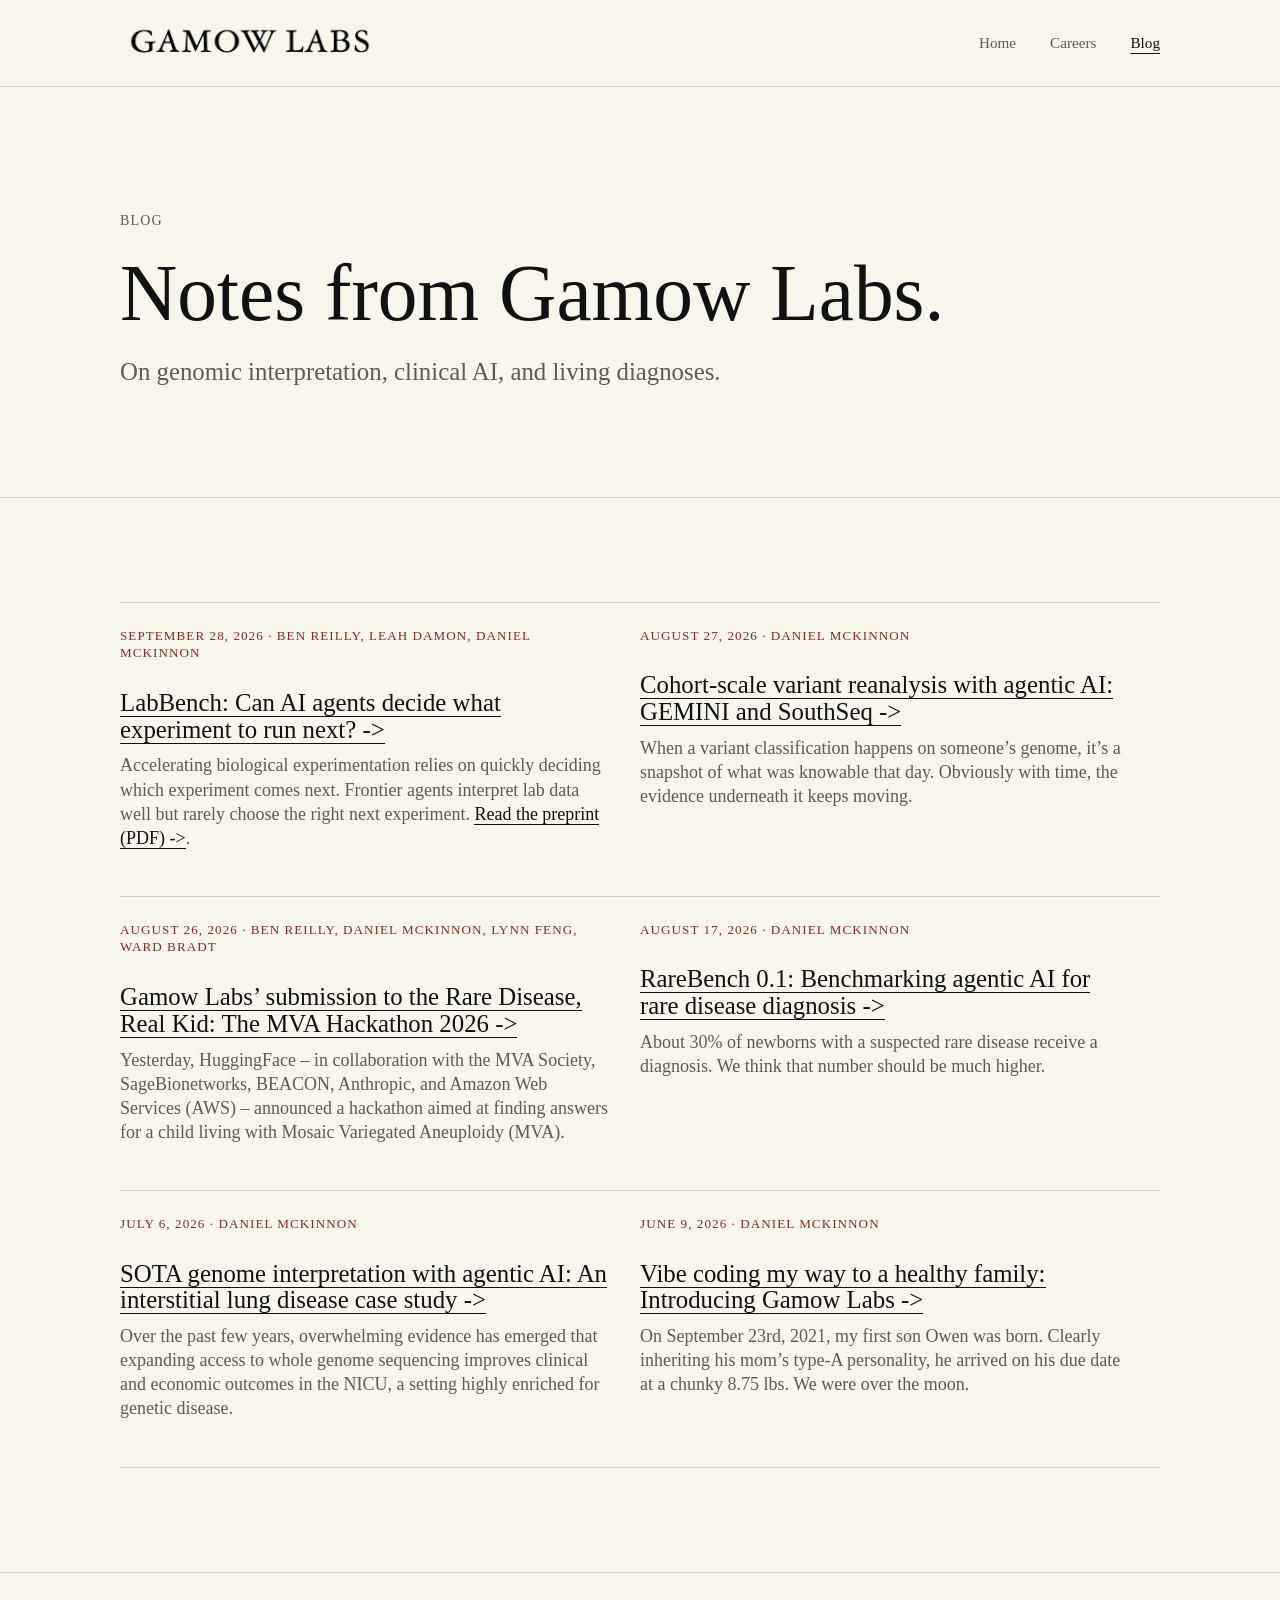
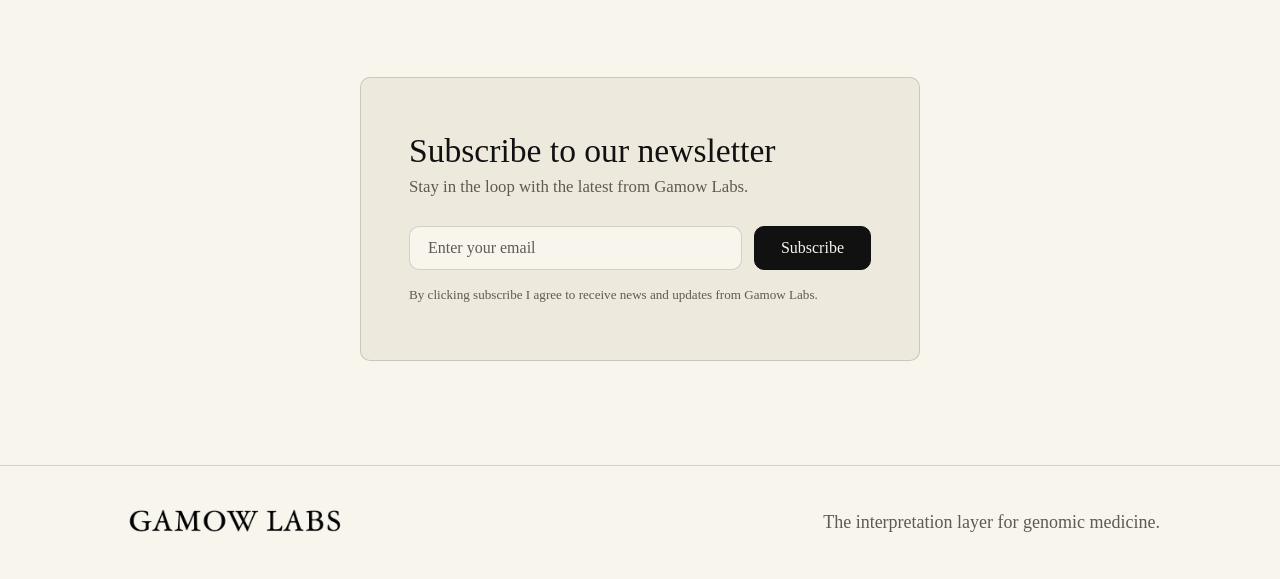
==== commit 3214c0bf: "Merge pull request #14 from zdql/add-labbench-post Add the LabBench post and link the preprint" ====
--- a/blog.html
+++ b/blog.html
@@ -17,20 +17,16 @@
     <meta name="twitter:title" content="Blog | Gamow Labs">
     <meta name="twitter:description" content="Notes from Gamow Labs on genomic interpretation, clinical AI, and living diagnoses.">
     <meta name="twitter:image" content="https://gamowlabs.com/assets/gamow-logo-black.png">
-    <link rel="preconnect" href="https://fonts.googleapis.com">
-    <link rel="preconnect" href="https://fonts.gstatic.com" crossorigin>
-    <link rel="stylesheet" href="https://fonts.googleapis.com/css2?family=Atkinson+Hyperlegible+Mono:wght@300..600&amp;family=Atkinson+Hyperlegible+Next:wght@300..700&amp;display=swap">
     <link rel="stylesheet" href="styles.css">
   </head>
   <body>
     <header class="site-header">
       <nav class="nav" aria-label="Main navigation">
-        <a class="brand" href="index.html"><svg width="22" height="22" viewBox="0 0 22 22" aria-hidden="true"><path fill="#2c5b8f" d="M5 0H22V22H0V5Z"/><rect fill="#1f3550" x="3.75" y="3.75" width="4.5" height="4.5"/><rect fill="#1f3550" x="8.75" y="3.75" width="4.5" height="4.5"/><rect fill="#1f3550" x="13.75" y="3.75" width="4.5" height="4.5"/><rect fill="#1f3550" x="3.75" y="8.75" width="4.5" height="4.5"/><rect fill="#1f3550" x="8.75" y="8.75" width="4.5" height="4.5"/><rect fill="#eef6fd" x="13.75" y="8.75" width="4.5" height="4.5"/><rect fill="#1f3550" x="3.75" y="13.75" width="4.5" height="4.5"/><rect fill="#1f3550" x="8.75" y="13.75" width="4.5" height="4.5"/><rect fill="#1f3550" x="13.75" y="13.75" width="4.5" height="4.5"/></svg><span>Gamow Labs</span></a>
+        <a class="brand" href="index.html"><img src="assets/gamow-wordmark.jpeg" alt="Gamow Labs"></a>
         <div class="nav-links">
           <a href="index.html">Home</a>
           <a href="careers.html">Careers</a>
           <a href="blog.html" aria-current="page">Blog</a>
-          <a class="button button-outline nav-cta" href="careers.html">We're hiring</a>
         </div>
       </nav>
     </header>
@@ -38,6 +34,7 @@
     <main>
       <section class="page-hero">
         <div class="wrap">
+          <p class="eyebrow">Blog</p>
           <h1>Notes from Gamow Labs.</h1>
           <p class="lead">On genomic interpretation, clinical AI, and living diagnoses.</p>
         </div>
@@ -45,63 +42,38 @@
 
       <section class="section">
         <div class="wrap">
-          <ol class="paper-list">
-            <li class="paper">
-              <a class="paper-thumb" href="cohort-scale-variant-reanalysis-with-agentic-ai.html" tabindex="-1" aria-hidden="true"><span class="signature" data-plate="signature" data-kind="scatter"></span></a>
-              <div class="paper-copy">
-                <h3><a href="cohort-scale-variant-reanalysis-with-agentic-ai.html">Cohort-scale variant reanalysis with agentic AI: GEMINI and SouthSeq</a></h3>
-                <p>When a variant classification happens on someone&rsquo;s genome, it&rsquo;s a snapshot of what was knowable that day. Obviously with time, the evidence underneath it keeps moving.</p>
-              </div>
-              <div class="paper-meta">
-                <span>August 27, 2026</span>
-                <span class="readout">Daniel McKinnon</span>
-              </div>
-            </li>
-            <li class="paper">
-              <a class="paper-thumb" href="mva-hackathon-2026.html" tabindex="-1" aria-hidden="true"><span class="signature" data-plate="signature" data-kind="diagonal"></span></a>
-              <div class="paper-copy">
-                <h3><a href="mva-hackathon-2026.html">Gamow Labs&rsquo; submission to the Rare Disease, Real Kid: The MVA Hackathon 2026</a></h3>
-                <p>Yesterday, HuggingFace &ndash; in collaboration with the MVA Society, SageBionetworks, BEACON, Anthropic, and Amazon Web Services (AWS) &ndash; announced a hackathon aimed at finding answers for a child living with Mosaic Variegated Aneuploidy (MVA).</p>
-              </div>
-              <div class="paper-meta">
-                <span>August 26, 2026</span>
-                <span class="readout">Ben Reilly, Daniel McKinnon, Lynn Feng, Ward Bradt</span>
-              </div>
-            </li>
-            <li class="paper">
-              <a class="paper-thumb" href="rarebench-0-1.html" tabindex="-1" aria-hidden="true"><span class="signature" data-plate="signature" data-kind="dilution"></span></a>
-              <div class="paper-copy">
-                <h3><a href="rarebench-0-1.html">RareBench 0.1: Benchmarking agentic AI for rare disease diagnosis</a></h3>
-                <p>About 30% of newborns with a suspected rare disease receive a diagnosis. We think that number should be much higher.</p>
-              </div>
-              <div class="paper-meta">
-                <span>August 17, 2026</span>
-                <span class="readout">Daniel McKinnon</span>
-              </div>
-            </li>
-            <li class="paper">
-              <a class="paper-thumb" href="sota-genome-interpretation-with-agentic-ai.html" tabindex="-1" aria-hidden="true"><span class="signature" data-plate="signature" data-kind="rows"></span></a>
-              <div class="paper-copy">
-                <h3><a href="sota-genome-interpretation-with-agentic-ai.html">SOTA genome interpretation with agentic AI: An interstitial lung disease case study</a></h3>
-                <p>Over the past few years, overwhelming evidence has emerged that expanding access to whole genome sequencing improves clinical and economic outcomes in the NICU, a setting highly enriched for genetic disease.</p>
-              </div>
-              <div class="paper-meta">
-                <span>July 6, 2026</span>
-                <span class="readout">Daniel McKinnon</span>
-              </div>
-            </li>
-            <li class="paper">
-              <a class="paper-thumb" href="vibe-coding-my-way-to-a-healthy-family.html" tabindex="-1" aria-hidden="true"><span class="signature" data-plate="signature" data-kind="single"></span></a>
-              <div class="paper-copy">
-                <h3><a href="vibe-coding-my-way-to-a-healthy-family.html">Vibe coding my way to a healthy family: Introducing Gamow Labs</a></h3>
-                <p>On September 23rd, 2021, my first son Owen was born. Clearly inheriting his mom’s type-A personality, he arrived on his due date at a chunky 8.75 lbs. We were over the moon.</p>
-              </div>
-              <div class="paper-meta">
-                <span>June 9, 2026</span>
-                <span class="readout">Daniel McKinnon</span>
-              </div>
-            </li>
-          </ol>
+          <div class="blog-grid">
+            <article class="post">
+              <span class="meta">September 28, 2026 &middot; Ben Reilly, Leah Damon, Daniel McKinnon</span>
+              <h3><a class="profile-link" href="labbench-benchmarking-ai-wet-lab-decisions.html">LabBench: Can AI agents decide what experiment to run next?</a></h3>
+              <p>Accelerating biological experimentation relies on quickly deciding which experiment comes next. Frontier agents interpret lab data well but rarely choose the right next experiment. <a class="profile-link" href="assets/labbench-preprint.pdf">Read the preprint (PDF)</a>.</p>
+            </article>
+            <article class="post">
+              <span class="meta">August 27, 2026 &middot; Daniel McKinnon</span>
+              <h3><a class="profile-link" href="cohort-scale-variant-reanalysis-with-agentic-ai.html">Cohort-scale variant reanalysis with agentic AI: GEMINI and SouthSeq</a></h3>
+              <p>When a variant classification happens on someone&rsquo;s genome, it&rsquo;s a snapshot of what was knowable that day. Obviously with time, the evidence underneath it keeps moving.</p>
+            </article>
+            <article class="post">
+              <span class="meta">August 26, 2026 · Ben Reilly, Daniel McKinnon, Lynn Feng, Ward Bradt</span>
+              <h3><a class="profile-link" href="mva-hackathon-2026.html">Gamow Labs&rsquo; submission to the Rare Disease, Real Kid: The MVA Hackathon 2026</a></h3>
+              <p>Yesterday, HuggingFace &ndash; in collaboration with the MVA Society, SageBionetworks, BEACON, Anthropic, and Amazon Web Services (AWS) &ndash; announced a hackathon aimed at finding answers for a child living with Mosaic Variegated Aneuploidy (MVA).</p>
+            </article>
+            <article class="post">
+              <span class="meta">August 17, 2026 · Daniel McKinnon</span>
+              <h3><a class="profile-link" href="rarebench-0-1.html">RareBench 0.1: Benchmarking agentic AI for rare disease diagnosis</a></h3>
+              <p>About 30% of newborns with a suspected rare disease receive a diagnosis. We think that number should be much higher.</p>
+            </article>
+            <article class="post">
+              <span class="meta">July 6, 2026 · Daniel McKinnon</span>
+              <h3><a class="profile-link" href="sota-genome-interpretation-with-agentic-ai.html">SOTA genome interpretation with agentic AI: An interstitial lung disease case study</a></h3>
+              <p>Over the past few years, overwhelming evidence has emerged that expanding access to whole genome sequencing improves clinical and economic outcomes in the NICU, a setting highly enriched for genetic disease.</p>
+            </article>
+            <article class="post">
+              <span class="meta">June 9, 2026 · Daniel McKinnon</span>
+              <h3><a class="profile-link" href="vibe-coding-my-way-to-a-healthy-family.html">Vibe coding my way to a healthy family: Introducing Gamow Labs</a></h3>
+              <p>On September 23rd, 2021, my first son Owen was born. Clearly inheriting his mom’s type-A personality, he arrived on his due date at a chunky 8.75 lbs. We were over the moon.</p>
+            </article>
+          </div>
         </div>
       </section>
 
@@ -123,19 +95,13 @@
 
     </main>
 
-    <footer class="site-footer night">
+    <footer class="site-footer">
       <div class="footer-inner">
-        <a class="brand" href="index.html"><svg width="22" height="22" viewBox="0 0 22 22" aria-hidden="true"><path fill="#2c5b8f" d="M5 0H22V22H0V5Z"/><rect fill="#1f3550" x="3.75" y="3.75" width="4.5" height="4.5"/><rect fill="#1f3550" x="8.75" y="3.75" width="4.5" height="4.5"/><rect fill="#1f3550" x="13.75" y="3.75" width="4.5" height="4.5"/><rect fill="#1f3550" x="3.75" y="8.75" width="4.5" height="4.5"/><rect fill="#1f3550" x="8.75" y="8.75" width="4.5" height="4.5"/><rect fill="#eef6fd" x="13.75" y="8.75" width="4.5" height="4.5"/><rect fill="#1f3550" x="3.75" y="13.75" width="4.5" height="4.5"/><rect fill="#1f3550" x="8.75" y="13.75" width="4.5" height="4.5"/><rect fill="#1f3550" x="13.75" y="13.75" width="4.5" height="4.5"/></svg><span>Gamow Labs</span></a>
-        <nav class="footer-links" aria-label="Footer">
-          <a href="index.html#research">Research</a>
-          <a href="careers.html">Careers</a>
-          <a href="blog.html">Blog</a>
-        </nav>
-        <span>The interpretation layer for genomic medicine. Founded in Boulder, CO.</span>
+        <img src="assets/gamow-wordmark.jpeg" alt="Gamow Labs">
+        <span>The interpretation layer for genomic medicine.</span>
       </div>
     </footer>
 
-    <script src="assets/plate.js"></script>
     <script>
       // Backend is a Google Apps Script Web App that adds the submitter to the
       // newsletter@gamowlabs.com Google Group. See scripts/newsletter-apps-script.js.
--- a/styles.css
+++ b/styles.css
@@ -1,71 +1,10 @@
-/* Nightlight: a precise instrument with one light left on.
-   Tokens follow the Nightlight design system. The site is the Day register;
-   .night marks the dark windows (plate panels, full-width bands, the footer). */
 :root {
-  --ground: #f1f3f5;
-  --ground-raised: #fbfcfd;
-  --ground-sunken: #e5e8ec;
-  --line: #d0d6dd;
-  --line-strong: #67717e;
-  --ink: #10151c;
-  --ink-muted: #4c5663;
-  --primary: #10151c;
-  --primary-foreground: #fbfcfd;
-  --secondary: #e2e6eb;
-  --trace: #2c5b8f;
-  --trace-halo: rgba(44, 91, 143, 0.16);
-  --focus-ring: var(--trace);
-
-  --plate: #10151c;
-  --on-plate: #9ea8b5;
-  --lum-0: #18202a;
-  --lum-1: #1f3550;
-  --lum-2: #2c5b8f;
-  --lum-3: #5b8dc4;
-  --lum-4: #a9cbee;
-  --lum-5: #eef6fd;
-
-  --font-text: "Atkinson Hyperlegible Next", "Atkinson Hyperlegible", ui-sans-serif, system-ui, sans-serif;
-  --font-mono: "Atkinson Hyperlegible Mono", ui-monospace, "SF Mono", Menlo, monospace;
-
-  --space-1: 4px;
-  --space-2: 9px;
-  --space-3: 18px;
-  --space-4: 27px;
-  --space-5: 36px;
-  --space-6: 54px;
-  --space-7: 72px;
-
-  --chamfer-s: 6px;
-  --chamfer-m: 12px;
-  --chamfer-l: 18px;
-  --chamfer-xl: 54px;
-
-  --lift: 0 1px 0 rgba(16, 21, 28, 0.05), 0 8px 18px -10px rgba(16, 21, 28, 0.22);
-  --glow: 0 0 0 1px rgba(143, 190, 240, 0.6), 0 0 9px 0 rgba(143, 190, 240, 0.3);
-
-  --dur-tap: 160ms;
-  --dur-reveal: 320ms;
-  --dur-breath: 5s;
-  --ease-settle: cubic-bezier(0.2, 0.7, 0.2, 1);
-}
-
-.night {
-  --ground: #10151c;
-  --ground-raised: #19202a;
-  --ground-sunken: #0a0e13;
-  --line: #29323e;
-  --line-strong: #717d8c;
-  --ink: #e9edf2;
-  --ink-muted: #9ea8b5;
-  --primary: #e9edf2;
-  --primary-foreground: #10151c;
-  --secondary: #222b36;
-  --trace: #8fbef0;
-  --trace-halo: rgba(143, 190, 240, 0.22);
-  --lift: 0 0 0 1px rgba(143, 190, 240, 0.06);
-  background: var(--ground);
-  color: var(--ink);
+  --paper: #f8f5ed;
+  --ink: #111111;
+  --muted: #5f5a52;
+  --line: rgba(17, 17, 17, 0.16);
+  --soft: #eee9dd;
+  --accent: #7d3027;
 }
 
 * {
@@ -74,11 +13,11 @@
 
 body {
   margin: 0;
-  background: var(--ground);
+  background: var(--paper);
   color: var(--ink);
-  font-family: var(--font-text);
+  font-family: Garamond, "Adobe Garamond Pro", "Cormorant Garamond", Georgia, serif;
   font-size: 18px;
-  line-height: 29px;
+  line-height: 1.34;
 }
 
 img {
@@ -89,11 +28,6 @@
 a {
   color: inherit;
   text-decoration: none;
-}
-
-:focus-visible {
-  outline: 2px solid var(--focus-ring);
-  outline-offset: 2px;
 }
 
 p,
@@ -103,215 +37,126 @@
   margin-top: 0;
 }
 
-/* Header ------------------------------------------------------------ */
-
 .site-header {
   border-bottom: 1px solid var(--line);
-  background: var(--ground);
+  background: rgba(248, 245, 237, 0.96);
 }
 
 .nav,
 .wrap,
 .footer-inner {
-  width: min(1080px, calc(100% - 32px));
+  width: min(1040px, calc(100% - 36px));
   margin: 0 auto;
 }
 
 .nav {
-  min-height: 90px;
+  min-height: 86px;
   display: flex;
   align-items: center;
   justify-content: space-between;
-  gap: var(--space-4);
-}
-
-/* The mark: a 3x3 plate corner, A1 chamfered, with one lit well. */
-.brand {
-  display: inline-flex;
-  align-items: center;
-  gap: var(--space-2);
-  color: var(--ink);
-  font-size: 22px;
-  line-height: 28px;
-  font-weight: 300;
-  letter-spacing: -0.01em;
-}
-
-.brand svg {
-  display: block;
-  flex: none;
+  gap: 28px;
+}
+
+.brand img {
+  width: clamp(178px, 24vw, 260px);
+  mix-blend-mode: multiply;
 }
 
 .nav-links {
   display: flex;
-  align-items: center;
-  gap: var(--space-5);
-  color: var(--ink-muted);
-  font-family: var(--font-mono);
-  font-size: 14px;
-  line-height: 20px;
-}
-
-.nav-links a {
-  transition: color var(--dur-tap) var(--ease-settle);
-}
-
-.nav-links a:hover,
-.nav-links a[aria-current="page"] {
+  gap: clamp(14px, 3vw, 34px);
+  color: var(--muted);
+  font-size: 0.95rem;
+}
+
+.nav-links a[aria-current="page"],
+.nav-links a:hover {
   color: var(--ink);
-}
-
-.nav-links a[aria-current="page"] {
   text-decoration: underline;
-  text-decoration-color: var(--trace);
-  text-decoration-thickness: 1px;
-  text-underline-offset: 6px;
-}
-
-/* Heroes ------------------------------------------------------------ */
+  text-underline-offset: 5px;
+}
 
 .hero,
 .page-hero {
-  padding: clamp(54px, 9vw, 108px) 0 clamp(54px, 7vw, 90px);
+  padding: clamp(66px, 10vw, 124px) 0 clamp(50px, 7vw, 84px);
 }
 
 .hero-inner,
 .page-hero .wrap {
-  width: min(1080px, calc(100% - 32px));
+  width: min(1040px, calc(100% - 36px));
   margin: 0 auto;
 }
 
-.hero-inner {
-  display: grid;
-  grid-template-columns: minmax(0, 1fr) minmax(0, 432px);
-  gap: var(--space-6);
-  align-items: center;
-}
-
-.hero h1 {
-  font-size: clamp(2.25rem, 4.6vw, 3.5rem);
-  letter-spacing: -0.04em;
-}
-
 .eyebrow {
-  margin-bottom: var(--space-3);
-  color: var(--ink-muted);
-  font-family: var(--font-mono);
-  font-size: 14px;
-  line-height: 20px;
-  font-weight: 500;
-}
-
-.eyebrow span {
-  margin-right: var(--space-2);
-  color: var(--trace);
+  margin-bottom: 24px;
+  color: var(--muted);
+  font-size: 0.88rem;
+  letter-spacing: 0.08em;
+  text-transform: uppercase;
 }
 
 h1 {
   max-width: 860px;
-  margin-bottom: var(--space-4);
-  font-family: var(--font-mono);
-  font-size: clamp(2.4rem, 5.4vw, 4rem);
-  font-weight: 300;
-  letter-spacing: -0.045em;
+  margin-bottom: 24px;
+  font-size: clamp(2.6rem, 6.2vw, 5.2rem);
+  font-weight: 400;
+  letter-spacing: 0;
   line-height: 1;
-  text-wrap: balance;
 }
 
 h2 {
   max-width: 860px;
-  margin-bottom: var(--space-3);
-  font-family: var(--font-mono);
-  font-size: clamp(1.6rem, 3.2vw, 2.125rem);
+  margin-bottom: 22px;
+  font-size: clamp(1.9rem, 4vw, 3.4rem);
   font-weight: 400;
-  letter-spacing: -0.03em;
+  letter-spacing: 0;
+  line-height: 1;
+}
+
+h3 {
+  margin-bottom: 10px;
+  font-size: clamp(1.2rem, 2vw, 1.55rem);
+  font-weight: 400;
+  line-height: 1.08;
+}
+
+.lead {
+  max-width: 720px;
+  color: var(--muted);
+  font-size: clamp(1.18rem, 2vw, 1.55rem);
   line-height: 1.24;
-  text-wrap: balance;
-}
-
-h3 {
-  margin-bottom: var(--space-2);
-  font-size: clamp(1.2rem, 2vw, 1.5rem);
-  font-weight: 600;
-  letter-spacing: -0.005em;
-  line-height: 1.25;
-}
-
-.lead {
-  max-width: 640px;
-  color: var(--ink-muted);
-  font-size: 18px;
-  line-height: 29px;
 }
 
 .hero-actions,
 .inline-actions {
   display: flex;
   flex-wrap: wrap;
-  gap: var(--space-2);
-  margin-top: var(--space-4);
-}
-
-/* Buttons: shadcn's Button, with the 6px A1 chamfer on filled ones ---- */
+  gap: 18px;
+  margin-top: 38px;
+}
 
 .button {
   display: inline-flex;
   align-items: center;
-  justify-content: center;
-  gap: 8px;
-  height: 40px;
-  padding: 0 24px;
-  border: 0;
-  border-radius: 0;
-  background: linear-gradient(135deg, transparent 4.25px, var(--primary) 4.25px);
-  color: var(--primary-foreground);
-  font-family: var(--font-text);
-  font-size: 14px;
-  line-height: 20px;
-  font-weight: 500;
-  white-space: nowrap;
-  cursor: pointer;
-  box-shadow: 0 1px 2px rgba(0, 0, 0, 0.05);
-  transition: opacity var(--dur-tap) var(--ease-settle);
-}
-
-.button:hover {
-  opacity: 0.9;
-}
-
-/* Outline: square, no chamfer, so the filled one reads as primary. */
-.inline-actions .profile-link {
-  display: inline-flex;
-  align-items: center;
-  height: 40px;
-  padding: 0 24px;
-  border: 1px solid var(--line-strong);
-  background: var(--ground);
+  min-height: 42px;
+  border-bottom: 1px solid var(--ink);
   color: var(--ink);
-  font-size: 14px;
-  line-height: 20px;
-  font-weight: 500;
-  transition: background-color var(--dur-tap) var(--ease-settle);
-}
-
-.inline-actions .profile-link:hover {
-  background: var(--secondary);
+  font-size: 1.05rem;
+}
+
+.button::after {
+  content: " ->";
+  white-space: pre;
 }
 
 .profile-link {
+  border-bottom: 1px solid var(--ink);
   color: var(--ink);
-  transition: color var(--dur-tap) var(--ease-settle);
-}
-
-.profile-link:hover {
-  color: var(--trace);
-}
-
-.lead a,
-.section-copy a {
-  color: var(--trace);
-  text-decoration: underline;
-  text-underline-offset: 4px;
+}
+
+.profile-link::after {
+  content: " ->";
+  white-space: pre;
 }
 
 .tally-embed {
@@ -324,670 +169,63 @@
   border: 0;
 }
 
-/* Plate: always night ---------------------------------------------- */
-
-.plate-panel {
-  margin: 0;
-  padding: var(--space-4);
-  background: var(--plate);
-  border: 1px solid #29323e;
-  clip-path: polygon(var(--chamfer-l) 0, 100% 0, 100% 100%, 0 100%, 0 var(--chamfer-l));
-  box-shadow: 0 18px 36px -18px rgba(16, 21, 28, 0.45);
-}
-
-.plate {
-  position: relative;
-  display: grid;
-  grid-template-columns: repeat(24, minmax(0, 1fr));
-  gap: var(--space-1);
-}
-
-.plate-well {
-  display: block;
-  aspect-ratio: 1;
-  background: var(--lum-0);
-  --v: var(--lum-0);
-  animation: plate-scan var(--dur-reveal) var(--ease-settle) both;
-}
-
-.plate-well[data-l="1"] { background: var(--lum-1); --v: var(--lum-1); }
-.plate-well[data-l="2"] { background: var(--lum-2); --v: var(--lum-2); }
-.plate-well[data-l="3"] { background: var(--lum-3); --v: var(--lum-3); }
-.plate-well[data-l="4"] { background: var(--lum-4); --v: var(--lum-4); }
-.plate-well[data-l="5"] {
-  background: var(--lum-5);
-  --v: var(--lum-5);
-  box-shadow: 0 0 0 2px rgba(143, 190, 240, 0.18), 0 0 6px 1px rgba(143, 190, 240, 0.3);
-}
-
-.plate-well--still {
-  animation: none;
-}
-
-@keyframes plate-scan {
-  from {
-    background: var(--lum-0);
-    box-shadow: none;
-  }
-}
-
-/* Reader sweep: a read head crosses the plate; each column flashes as it passes. */
-.plate-well--flash {
-  animation: plate-scan var(--dur-reveal) var(--ease-settle) both, plate-flash 4s linear infinite;
-}
-
-@keyframes plate-flash {
-  0% { filter: brightness(1); }
-  3% { filter: brightness(2.2); }
-  12%, 100% { filter: brightness(1); }
-}
-
-.plate-head {
-  position: absolute;
-  top: 0;
-  left: 0;
-  width: calc(100% / 24);
-  height: 100%;
-  background: linear-gradient(to right, rgba(143, 190, 240, 0), rgba(143, 190, 240, 0.55), rgba(143, 190, 240, 0));
-  pointer-events: none;
-  opacity: 0;
-  animation: plate-head 4s linear 2400ms infinite;
-}
-
-@keyframes plate-head {
-  0% { left: 0; opacity: 1; }
-  66% { left: calc(100% - 100% / 24); opacity: 1; }
-  70%, 100% { left: calc(100% - 100% / 24); opacity: 0; }
-}
-
-/* Plate scan: wells light row by row, hold, then go dark. */
-.plate-well--loop {
-  box-shadow: none;
-  animation: plate-loop 7s ease-out infinite;
-}
-
-@keyframes plate-loop {
-  0% { background: var(--lum-0); }
-  6%, 80% { background: var(--v); }
-  92%, 100% { background: var(--lum-0); }
-}
-
-/* The indicator: the one lit well breathes, about twelve times a minute. */
-.plate-well--lit {
-  animation: plate-lit var(--dur-breath) ease-in-out infinite;
-}
-
-@keyframes plate-lit {
-  0%, 100% { box-shadow: 0 0 0 3px rgba(143, 190, 240, 0.14), 0 0 8px 1px rgba(143, 190, 240, 0.2); }
-  45% { box-shadow: 0 0 0 5px rgba(143, 190, 240, 0.26), 0 0 14px 3px rgba(143, 190, 240, 0.34); }
-}
-
-/* The strip: the growth curve as an LED matrix, read by a sweeping head. */
-.strip-band {
-  padding: var(--space-5) 0;
-  background: var(--plate);
-  clip-path: polygon(var(--chamfer-xl) 0, 100% 0, 100% 100%, 0 100%, 0 var(--chamfer-xl));
-}
-
-.strip {
-  display: grid;
-  grid-template-columns: repeat(102, minmax(0, 1fr));
-  gap: 3px;
-}
-
-.strip .plate-well[data-l="4"],
-.strip .plate-well[data-l="1"] {
-  box-shadow: none;
-}
-
-.plate-well--matrix {
-  animation: plate-matrix 8s linear infinite backwards;
-}
-
-/* On in one scan step with a bright leading edge, hold for the full frame
-   (at least a third of the loop), then off. Each well flashes once per 8s. */
-@keyframes plate-matrix {
-  0% { background: var(--lum-0); filter: brightness(1); }
-  1% { background: var(--lum-5); filter: brightness(1.4); }
-  5% { background: var(--v); filter: brightness(1); }
-  80% { background: var(--v); }
-  84%, 100% { background: var(--lum-0); }
-}
-
-.strip .plate-well--lit {
-  animation: plate-matrix 8s linear infinite backwards, plate-lit var(--dur-breath) ease-in-out infinite backwards;
-}
-
-@media (max-width: 800px) {
-  .strip {
-    gap: 1px;
-  }
-}
-
-/* Growth trace: the curve draws itself, the inflection lights, then it rests. */
-.curve {
-  display: block;
-  width: 100%;
-  height: auto;
-  overflow: visible;
-}
-
-.curve-base {
-  fill: none;
-  stroke: #717d8c;
-}
-
-.curve-trace {
-  fill: none;
-  stroke: #8fbef0;
-  stroke-linejoin: miter;
-}
-
-.curve-halo { fill: rgba(143, 190, 240, 0.2); }
-.curve-lit { fill: var(--lum-5); }
-
-.draw {
-  stroke-dasharray: 1000;
-  animation: curve-draw 8s ease-in-out infinite;
-}
-
-@keyframes curve-draw {
-  0% { stroke-dashoffset: 1000; opacity: 1; }
-  40%, 92% { stroke-dashoffset: 0; opacity: 1; }
-  100% { stroke-dashoffset: 0; opacity: 0; }
-}
-
-.pop {
-  animation: curve-pop 8s ease-in-out infinite;
-}
-
-@keyframes curve-pop {
-  0%, 38% { opacity: 0; }
-  45%, 92% { opacity: 1; }
-  100% { opacity: 0; }
-}
-
-/* The live dot: someone is on it. */
-.live {
-  display: inline-block;
-  flex: none;
-  width: 9px;
-  height: 9px;
-  background: var(--trace);
-  animation: live-breath var(--dur-breath) ease-in-out infinite;
-}
-
-@keyframes live-breath {
-  0%, 100% { box-shadow: 0 0 0 3px var(--trace-halo); }
-  45% { box-shadow: 0 0 0 6px var(--trace-halo); }
-}
-
-@media (prefers-reduced-motion: reduce) {
-  .plate-well,
-  .plate-well--flash,
-  .plate-well--matrix,
-  .strip .plate-well--lit,
-  .plate-well--lit,
-  .draw,
-  .pop,
-  .live {
-    animation: none;
-  }
-
-  .plate-well--loop {
-    animation: none;
-    background: var(--v);
-  }
-
-  .plate-head {
-    display: none;
-  }
-}
-
-/* Landing sections ------------------------------------------------- */
-
-.hero-copy .lead {
-  margin-bottom: 0;
-}
-
-.button-outline {
-  border: 1px solid var(--line-strong);
-  background: var(--ground);
-  color: var(--ink);
-}
-
-.button-outline:hover {
-  opacity: 1;
-  background: var(--secondary);
-}
-
-.nav-cta {
-  height: 36px;
-  padding: 0 16px;
-}
-
-.text-link {
-  color: var(--trace);
-  font-size: 16px;
-  font-weight: 500;
-  text-decoration: underline;
-  text-underline-offset: 4px;
-  white-space: nowrap;
-}
-
-.readout {
-  font-family: var(--font-mono);
-  font-size: 14px;
-  line-height: 20px;
-  font-weight: 500;
-  color: var(--ink-muted);
-}
-
-.section-head {
-  display: flex;
-  flex-direction: column;
-  max-width: 640px;
-  margin-bottom: var(--space-6);
-}
-
-.section-head .lead {
-  margin: 0;
-}
-
-.section-head-split {
-  flex-direction: row;
-  align-items: flex-end;
-  justify-content: space-between;
-  gap: var(--space-7);
-  max-width: none;
-}
-
-/* Research: the lead paper with its figure, then a ruled list. */
-.feature {
-  display: grid;
-  grid-template-columns: minmax(0, 1.3fr) minmax(0, 1fr);
-  gap: var(--space-7);
-  align-items: center;
-  margin-bottom: var(--space-6);
-}
-
-.figure-panel {
-  margin: 0;
-  padding: var(--space-5) var(--space-4) var(--space-4);
-  background: var(--ground-raised);
-  border: 1px solid var(--line);
-  clip-path: polygon(var(--chamfer-l) 0, 100% 0, 100% 100%, 0 100%, 0 var(--chamfer-l));
-  box-shadow: 0 18px 36px -18px rgba(16, 21, 28, 0.45);
-}
-
-.feature-copy {
-  display: flex;
-  flex-direction: column;
-  gap: var(--space-3);
-}
-
-.feature-copy p,
-.feature-copy h3 {
-  margin: 0;
-}
-
-.feature-copy h3 {
-  font-size: clamp(1.6rem, 2.6vw, 2.25rem);
-  font-weight: 400;
-  letter-spacing: -0.02em;
-  line-height: 1.17;
-}
-
-.feature-copy p:not(.readout) {
-  color: var(--ink-muted);
-}
-
-.feature-copy .hero-actions {
-  margin-top: 0;
-}
-
-.date {
-  color: var(--ink-muted);
-  font-size: 14px;
-  line-height: 20px;
-}
-
-.feature-copy a,
-.paper h3 a {
-  transition: color var(--dur-tap) var(--ease-settle);
-}
-
-.feature-copy h3 a:hover,
-.paper h3 a:hover {
-  color: var(--trace);
-}
-
-.paper-list {
-  margin: 0;
-  padding: 0;
-  list-style: none;
-  border-bottom: 1px solid var(--line);
-}
-
-.paper {
-  display: grid;
-  grid-template-columns: 120px minmax(0, 1fr) 216px;
-  gap: var(--space-5);
-  align-items: center;
-  padding: var(--space-4) 0;
-  border-top: 1px solid var(--line);
-}
-
-.paper-thumb {
-  display: block;
-  justify-self: start;
-  padding: var(--space-3);
-  background: var(--plate);
-  clip-path: polygon(var(--chamfer-s) 0, 100% 0, 100% 100%, 0 100%, 0 var(--chamfer-s));
-}
-
-.signature {
-  display: grid;
-  grid-template-columns: repeat(6, 9px);
-  gap: 6px;
-}
-
-.paper-copy h3 {
-  margin-bottom: var(--space-1);
-  font-weight: 500;
-  letter-spacing: -0.01em;
-}
-
-.paper-copy p {
-  margin: 0;
-  color: var(--ink-muted);
-  font-size: 16px;
-  line-height: 25px;
-}
-
-.paper-meta {
-  display: flex;
-  flex-direction: column;
-  align-items: flex-end;
-  gap: var(--space-2);
-  color: var(--ink-muted);
-  font-size: 14px;
-  line-height: 20px;
-  text-align: right;
-}
-
-/* Full-width night band, notched at the page edge. */
-.band {
-  padding: clamp(72px, 9vw, 108px) 0;
-  clip-path: polygon(var(--chamfer-xl) 0, 100% 0, 100% 100%, 0 100%, 0 var(--chamfer-xl));
-}
-
-.band-close {
-  background: var(--ground-raised);
-}
-
-.statement-list {
-  margin: 0;
-  padding: 0;
-  list-style: none;
-  border-bottom: 1px solid var(--line);
-}
-
-.statement-list li {
-  display: flex;
-  align-items: center;
-  justify-content: space-between;
-  gap: var(--space-7);
-  padding: var(--space-5) 0;
-  border-top: 1px solid var(--line);
-}
-
-.statement-list p {
-  max-width: 820px;
-  margin: 0;
-  font-size: clamp(1.25rem, 2.4vw, 1.75rem);
-  font-weight: 300;
-  letter-spacing: -0.015em;
-  line-height: 1.3;
-}
-
-.statement-list li > span {
-  display: inline-flex;
-  flex: none;
-  align-items: center;
-  justify-content: flex-end;
-  gap: var(--space-3);
-  width: 160px;
-  color: var(--ink-muted);
-  font-family: var(--font-mono);
-  font-size: 14px;
-  line-height: 20px;
-  font-weight: 500;
-}
-
-/* One curve: the growth trace with its three readings beneath. */
-.curve-panel {
-  margin: 0;
-  padding: var(--space-6);
-  clip-path: polygon(var(--chamfer-l) 0, 100% 0, 100% 100%, 0 100%, 0 var(--chamfer-l));
-}
-
-.curve-labels {
-  display: grid;
-  grid-template-columns: repeat(3, minmax(0, 1fr));
-  gap: var(--space-4);
-  margin-top: var(--space-4);
-}
-
-.curve-labels div:nth-child(2) { text-align: center; }
-.curve-labels div:nth-child(3) { text-align: right; }
-
-.curve-labels h3 {
-  margin-bottom: var(--space-1);
-  font-size: 16px;
-  line-height: 25px;
-}
-
-.curve-labels p {
-  margin: 0;
-  color: var(--ink-muted);
-  font-size: 14px;
-  line-height: 20px;
-}
-
-/* Doors: three chamfered cards, the first a night window. */
-.doors {
-  display: grid;
-  grid-template-columns: repeat(3, minmax(0, 1fr));
-  gap: var(--space-4);
-}
-
-.door {
-  position: relative;
-  display: flex;
-  flex-direction: column;
-  gap: var(--space-2);
-  padding: var(--space-4);
-  background: var(--ground-raised);
-  border: 1px solid var(--line);
-  box-shadow: var(--lift);
-  clip-path: polygon(var(--chamfer-m) 0, 100% 0, 100% 100%, 0 100%, 0 var(--chamfer-m));
-}
-
-.door::before {
-  content: "";
-  position: absolute;
-  top: -1px;
-  left: -1px;
-  width: var(--chamfer-m);
-  height: var(--chamfer-m);
-  background: linear-gradient(to bottom right, transparent calc(50% - 0.75px), var(--line) calc(50% - 0.75px), var(--line) calc(50% + 0.75px), transparent calc(50% + 0.75px));
-}
-
-.door.night {
-  background: var(--ground);
-}
-
-.door .readout {
-  margin-bottom: var(--space-3);
-  color: var(--trace);
-}
-
-.door h3,
-.door p {
-  margin: 0;
-}
-
-.door p {
-  color: var(--ink-muted);
-  font-size: 16px;
-  line-height: 25px;
-}
-
-/* Split: copy beside a plate. */
-.split {
-  display: grid;
-  grid-template-columns: minmax(0, 1fr) minmax(0, 480px);
-  gap: var(--space-7);
-  align-items: center;
-}
-
-.split-copy {
-  display: flex;
-  flex-direction: column;
-  gap: var(--space-4);
-}
-
-.split-copy > * {
-  margin: 0;
-}
-
-.readouts {
-  display: grid;
-  grid-template-columns: repeat(3, minmax(0, 1fr));
-  gap: var(--space-4);
-  margin: 0;
-  padding: var(--space-3) 0 0;
-  list-style: none;
-  border-top: 1px solid var(--line);
-}
-
-.readouts strong {
-  display: block;
-  margin-bottom: var(--space-1);
-  font-family: var(--font-mono);
-  font-size: clamp(2.25rem, 4vw, 3rem);
-  font-weight: 300;
-  letter-spacing: -0.02em;
-  line-height: 1.08;
-}
-
-.readouts span {
-  display: block;
-  color: var(--ink-muted);
-  font-size: 14px;
-  line-height: 20px;
-}
-
-.display {
-  font-family: var(--font-mono);
-  font-size: clamp(2.25rem, 4.4vw, 3.25rem);
-  font-weight: 300;
-  letter-spacing: -0.04em;
-  line-height: 1.08;
-  text-wrap: balance;
-}
-
-.aside {
-  align-self: center;
-  color: var(--ink-muted);
-  font-size: 16px;
-}
-
-.aside a {
-  color: var(--trace);
-  text-decoration: underline;
-  text-underline-offset: 4px;
-}
-
-.footer-links {
-  display: flex;
-  gap: var(--space-4);
-  font-family: var(--font-mono);
-  font-size: 13px;
-}
-
-.footer-links a:hover {
-  color: var(--ink);
-}
-
-/* Sections --------------------------------------------------------- */
-
 .section {
   border-top: 1px solid var(--line);
-  padding: clamp(54px, 9vw, 108px) 0;
-}
-
-.section.tinted {
-  background: var(--ground-sunken);
+  padding: clamp(56px, 9vw, 104px) 0;
+}
+
+.section.dark,
+.section.tinted,
+.quote-band {
+  background: var(--paper);
+  color: var(--ink);
 }
 
 .section-grid {
   display: grid;
   grid-template-columns: minmax(0, 0.9fr) minmax(300px, 1fr);
-  gap: clamp(36px, 7vw, 72px);
+  gap: clamp(34px, 7vw, 86px);
   align-items: start;
 }
 
 .section-copy {
-  max-width: 640px;
-  color: var(--ink-muted);
-  font-size: 18px;
-  line-height: 29px;
+  max-width: 680px;
+  color: var(--muted);
+  font-size: clamp(1.05rem, 1.8vw, 1.3rem);
+  line-height: 1.3;
 }
 
 .list-lead {
-  margin-top: var(--space-5);
+  margin-top: 34px;
 }
 
 .role-list {
-  max-width: 640px;
-  margin: 0 0 var(--space-5);
+  max-width: 680px;
+  margin: 0 0 34px;
   padding-left: 1.25em;
-  color: var(--ink-muted);
-  font-size: 18px;
-  line-height: 29px;
+  color: var(--muted);
+  font-size: clamp(1.05rem, 1.8vw, 1.3rem);
+  line-height: 1.3;
 }
 
 .role-list li {
-  margin-bottom: var(--space-2);
-}
-
-.role-list li::marker {
-  color: var(--trace);
+  margin-bottom: 10px;
 }
 
 .role-list:last-child {
   margin-bottom: 0;
 }
 
-/* A full-width night band with the 54px A1 notch. */
 .quote-band {
-  padding: clamp(72px, 9vw, 108px) 0;
-  background: var(--ground);
-  color: var(--ink);
-  clip-path: polygon(var(--chamfer-xl) 0, 100% 0, 100% 100%, 0 100%, 0 var(--chamfer-xl));
+  border-top: 1px solid var(--line);
+  padding: clamp(48px, 8vw, 94px) 0;
 }
 
 .quote-band blockquote {
-  width: min(1080px, calc(100% - 32px));
+  width: min(1040px, calc(100% - 36px));
   margin: 0 auto;
-  font-family: var(--font-mono);
-  font-size: clamp(2rem, 4.6vw, 3.25rem);
-  font-weight: 300;
-  letter-spacing: -0.04em;
-  line-height: 1.08;
-  text-wrap: balance;
+  font-size: clamp(2rem, 4.8vw, 4.2rem);
+  line-height: 1;
 }
 
 .cards,
@@ -1021,14 +259,14 @@
 .person,
 .role {
   min-height: 190px;
-  padding: var(--space-4) var(--space-4) var(--space-4) 0;
+  padding: 24px 28px 28px 0;
   border-bottom: 1px solid var(--line);
 }
 
 .headshot {
   width: 156px;
   aspect-ratio: 1;
-  margin-bottom: var(--space-4);
+  margin-bottom: 26px;
   object-fit: cover;
 }
 
@@ -1041,42 +279,28 @@
   align-items: center;
   justify-content: center;
   border: 1px solid var(--line);
-  background: var(--ground-sunken);
-  color: var(--ink-muted);
-  font-family: var(--font-mono);
-  font-size: 14px;
+  background: var(--soft);
+  color: var(--accent);
+  font-size: 1rem;
+  letter-spacing: 0.08em;
+  text-transform: uppercase;
 }
 
 .card,
 .pipeline-step,
 .metric {
-  padding-right: var(--space-4);
-}
-
-.card p,
-.pipeline-step p,
-.post p,
-.person p,
-.role p {
-  font-size: 16px;
-  line-height: 25px;
-}
-
-/* Readouts: machine-style labels are Mono, in sentence case. */
+  padding-right: 34px;
+}
+
 .num,
 .meta,
 .pipeline-step span {
   display: block;
-  margin-bottom: var(--space-4);
-  color: var(--ink-muted);
-  font-family: var(--font-mono);
-  font-size: 14px;
-  line-height: 20px;
-  font-weight: 500;
-}
-
-.pipeline-step span {
-  color: var(--trace);
+  margin-bottom: 28px;
+  color: var(--accent);
+  font-size: 0.82rem;
+  letter-spacing: 0.08em;
+  text-transform: uppercase;
 }
 
 .card p,
@@ -1087,7 +311,7 @@
 .metric span,
 .split-list span,
 .investor-row span {
-  color: var(--ink-muted);
+  color: var(--muted);
 }
 
 .metrics {
@@ -1096,7 +320,7 @@
 
 .metrics .metric {
   min-height: 0;
-  padding: var(--space-3) 0;
+  padding: 20px 0;
 }
 
 .metrics .metric:first-child {
@@ -1105,12 +329,10 @@
 
 .metric strong {
   display: block;
-  margin-bottom: var(--space-2);
-  font-family: var(--font-mono);
-  font-size: clamp(2.5rem, 5vw, 3rem);
-  font-weight: 300;
-  letter-spacing: -0.02em;
-  line-height: 1.08;
+  margin-bottom: 10px;
+  font-size: clamp(2.5rem, 5vw, 4.4rem);
+  font-weight: 400;
+  line-height: 0.9;
 }
 
 .split-list,
@@ -1121,37 +343,33 @@
 .split-list div,
 .investor-row {
   display: grid;
-  grid-template-columns: 144px 1fr;
-  gap: var(--space-4);
-  padding: var(--space-3) 0;
+  grid-template-columns: 160px 1fr;
+  gap: 28px;
+  padding: 22px 0;
   border-bottom: 1px solid var(--line);
 }
 
 .split-list b,
 .investor-row b {
-  color: var(--ink);
-  font-family: var(--font-mono);
-  font-size: 14px;
-  line-height: 29px;
-  font-weight: 500;
-}
-
-/* Posts ------------------------------------------------------------ */
+  color: var(--accent);
+  font-size: 0.9rem;
+  letter-spacing: 0.08em;
+  text-transform: uppercase;
+}
 
 .post-article {
-  width: min(720px, calc(100% - 32px));
+  width: min(720px, calc(100% - 36px));
   margin: 0 auto;
-  padding: clamp(54px, 9vw, 108px) 0;
+  padding: clamp(56px, 9vw, 104px) 0;
 }
 
 .post-article .meta {
-  margin-bottom: var(--space-3);
+  margin-bottom: 22px;
 }
 
 .post-article h1 {
-  font-size: clamp(2.2rem, 5vw, 3.25rem);
-  letter-spacing: -0.04em;
-  line-height: 1.08;
+  font-size: clamp(2.2rem, 5vw, 3.8rem);
+  line-height: 1.02;
 }
 
 .post-article .lead {
@@ -1159,58 +377,57 @@
 }
 
 .crosspost-note {
-  margin: 0 0 var(--space-6);
-  padding-bottom: var(--space-4);
+  margin: 0 0 48px;
+  padding-bottom: 26px;
   border-bottom: 1px solid var(--line);
-  color: var(--ink-muted);
-  font-size: 16px;
-  line-height: 25px;
+  color: var(--muted);
+  font-size: 0.95rem;
 }
 
 .crosspost-note a {
-  color: var(--trace);
-  text-decoration: underline;
-  text-underline-offset: 4px;
+  border-bottom: 1px solid var(--ink);
+  color: var(--ink);
 }
 
 .post-body h2 {
-  margin-top: var(--space-6);
-  font-size: clamp(1.5rem, 3vw, 1.75rem);
+  margin-top: 48px;
+  font-size: clamp(1.5rem, 3vw, 2.1rem);
 }
 
 .post-body h3 {
-  margin-top: var(--space-5);
+  margin-top: 34px;
   margin-bottom: 12px;
 }
 
-/* One level below h3: a Mono readout rather than a smaller heading. */
+/* One level below h3, which already sits close to body size. Borrows the
+   accent-label treatment used by .eyebrow and .meta rather than shrinking. */
 .post-body h4 {
   margin-top: 30px;
   margin-bottom: 12px;
-  color: var(--ink-muted);
-  font-family: var(--font-mono);
-  font-size: 14px;
-  line-height: 20px;
-  font-weight: 500;
+  color: var(--accent);
+  font-size: 0.86rem;
+  font-weight: 400;
+  letter-spacing: 0.08em;
+  text-transform: uppercase;
 }
 
 /* Variant nomenclature (HGVS) reads as data, not prose. */
 .post-body code {
   padding: 1px 5px;
-  border-radius: 0;
-  background: var(--ground-sunken);
-  font-family: var(--font-mono);
+  border-radius: 3px;
+  background: var(--soft);
+  font-family: ui-monospace, SFMono-Regular, Menlo, Consolas, monospace;
   font-size: 0.86em;
 }
 
 .post-body p {
   margin-bottom: 22px;
-  font-size: 18px;
-  line-height: 29px;
+  font-size: clamp(1.08rem, 1.8vw, 1.22rem);
+  line-height: 1.42;
 }
 
 .post-figure {
-  margin: var(--space-5) 0;
+  margin: 36px 0;
 }
 
 .post-figure img {
@@ -1225,7 +442,7 @@
 }
 
 .post-body .post-figure a {
-  text-decoration: none;
+  border-bottom: 0;
 }
 
 /* Portrait photos would fill a whole screen at column width, so cap and center them. */
@@ -1237,59 +454,40 @@
 /* Matches .post-caption. */
 .post-figure figcaption {
   margin-top: 12px;
-  color: var(--ink-muted);
-  font-size: 14px;
-  line-height: 20px;
+  color: var(--muted);
+  font-size: 0.95rem;
+  line-height: 1.4;
 }
 
 .post-figure-narrow figcaption {
   text-align: center;
 }
 
-/* The indicator: one lit square marks a quotation. */
 .post-body blockquote {
-  position: relative;
-  margin: var(--space-5) 0;
-  padding-left: var(--space-4);
-  color: var(--ink);
-  font-size: clamp(1.25rem, 2.4vw, 1.5rem);
-  font-weight: 300;
-  line-height: 1.3;
-}
-
-.post-body blockquote::before {
-  content: "";
-  position: absolute;
-  top: 0.5em;
-  left: 0;
-  width: 9px;
-  height: 9px;
-  background: var(--trace);
-  box-shadow: 0 0 0 5px var(--trace-halo);
+  margin: 32px 0;
+  padding-left: 24px;
+  border-left: 2px solid var(--accent);
+  color: var(--accent);
+  font-size: clamp(1.2rem, 2.4vw, 1.6rem);
+  line-height: 1.2;
 }
 
 .post-body a {
-  color: var(--trace);
-  text-decoration: underline;
-  text-decoration-thickness: 1px;
-  text-underline-offset: 4px;
+  color: var(--accent);
+  border-bottom: 1px solid var(--accent);
 }
 
 .post-body ul,
 .post-body ol {
   margin: -6px 0 22px;
   padding-left: 1.25em;
-  color: var(--ink-muted);
-  font-size: 18px;
-  line-height: 29px;
+  color: var(--muted);
+  font-size: clamp(1.08rem, 1.8vw, 1.22rem);
+  line-height: 1.42;
 }
 
 .post-body li {
   margin-bottom: 8px;
-}
-
-.post-body li::marker {
-  color: var(--trace);
 }
 
 /* Nested lists: the parent rule's negative top margin is meant to close the gap
@@ -1300,15 +498,15 @@
 }
 
 .post-table-wrap {
-  margin: var(--space-5) 0;
+  margin: 36px 0;
   overflow-x: auto;
 }
 
 .post-table {
   width: 100%;
   border-collapse: collapse;
-  font-size: 16px;
-  line-height: 25px;
+  font-size: clamp(0.92rem, 1.5vw, 1.02rem);
+  line-height: 1.3;
 }
 
 .post-table th,
@@ -1320,7 +518,7 @@
 }
 
 .post-table thead th {
-  background: var(--ground-sunken);
+  background: var(--soft);
   font-weight: 600;
 }
 
@@ -1335,14 +533,14 @@
 }
 
 .post-table tbody td {
-  color: var(--ink-muted);
+  color: var(--muted);
 }
 
 .post-body p.post-caption {
-  margin-bottom: var(--space-3);
-  color: var(--ink-muted);
-  font-size: 14px;
-  line-height: 20px;
+  margin-bottom: 18px;
+  color: var(--muted);
+  font-size: 0.95rem;
+  line-height: 1.4;
 }
 
 .page-logo {
@@ -1352,84 +550,90 @@
 
 .avatar {
   display: inline-flex;
-  margin-bottom: var(--space-5);
-  color: var(--ink-muted);
-  font-family: var(--font-mono);
-  font-size: 14px;
-}
-
-/* Newsletter: a raised card with the 12px chamfer, edge redrawn on the cut. */
+  margin-bottom: 34px;
+  color: var(--accent);
+  font-size: 0.9rem;
+  letter-spacing: 0.08em;
+}
+
 .newsletter-card {
-  position: relative;
   max-width: 560px;
   margin: 0 auto;
-  padding: var(--space-5) var(--space-4);
+  padding: clamp(36px, 6vw, 56px) clamp(28px, 5vw, 48px);
   border: 1px solid var(--line);
-  background: var(--ground-raised);
-  box-shadow: var(--lift);
-  clip-path: polygon(var(--chamfer-m) 0, 100% 0, 100% 100%, 0 100%, 0 var(--chamfer-m));
+  border-radius: 10px;
+  background: var(--soft);
   text-align: left;
-}
-
-.newsletter-card::before {
-  content: "";
-  position: absolute;
-  top: -1px;
-  left: -1px;
-  width: var(--chamfer-m);
-  height: var(--chamfer-m);
-  background: linear-gradient(to bottom right, transparent calc(50% - 0.75px), var(--line) calc(50% - 0.75px), var(--line) calc(50% + 0.75px), transparent calc(50% + 0.75px));
 }
 
 .newsletter-card h2 {
   max-width: none;
-  margin-bottom: var(--space-2);
-  font-size: clamp(1.5rem, 3vw, 1.75rem);
+  margin-bottom: 10px;
+  font-size: clamp(1.6rem, 3vw, 2.1rem);
 }
 
 .newsletter-card .lead {
   max-width: none;
-  margin: 0 0 var(--space-4);
+  margin: 0 0 28px;
+  font-size: 1.05rem;
 }
 
 .newsletter-fields {
   display: flex;
-  gap: var(--space-2);
-  margin-bottom: var(--space-3);
+  gap: 12px;
+  margin-bottom: 16px;
 }
 
 .newsletter-fields input[type="email"] {
   flex: 1;
   min-width: 0;
-  height: 40px;
-  padding: 0 12px;
-  border: 1px solid var(--line-strong);
-  border-radius: 0;
-  background: var(--ground);
+  padding: 12px 18px;
+  border: 1px solid var(--line);
+  border-radius: 10px;
+  background: var(--paper);
   color: var(--ink);
   font-family: inherit;
-  font-size: 16px;
-  transition: border-color var(--dur-tap) var(--ease-settle);
-}
-
-.newsletter-fields input[type="email"]:hover {
-  border-color: var(--trace);
+  font-size: 1rem;
 }
 
 .newsletter-fields input[type="email"]::placeholder {
-  color: var(--ink-muted);
+  color: var(--muted);
+}
+
+.newsletter-submit {
+  display: inline-flex;
+  align-items: center;
+  justify-content: center;
+  min-height: 0;
+  padding: 12px 26px;
+  border: 1px solid var(--ink);
+  border-radius: 10px;
+  background: var(--ink);
+  color: var(--paper);
+  font-family: inherit;
+  font-size: 1rem;
+  cursor: pointer;
+}
+
+.newsletter-submit::after {
+  content: none;
+}
+
+.newsletter-submit:hover {
+  background: var(--accent);
+  border-color: var(--accent);
 }
 
 .newsletter-disclaimer {
   margin: 0;
-  color: var(--ink-muted);
-  font-size: 14px;
-  line-height: 20px;
+  color: var(--muted);
+  font-size: 0.82rem;
+  line-height: 1.4;
 }
 
 .newsletter-success {
   margin: 0;
-  font-size: 18px;
+  font-size: 1.1rem;
 }
 
 @media (max-width: 560px) {
@@ -1442,24 +646,22 @@
   }
 }
 
-/* Footer: night ---------------------------------------------------- */
-
 .site-footer {
-  padding: var(--space-5) 0;
-  color: var(--ink-muted);
-  font-size: 14px;
-  line-height: 20px;
+  border-top: 1px solid var(--line);
+  padding: 38px 0;
+  color: var(--muted);
 }
 
 .footer-inner {
   display: flex;
   align-items: center;
   justify-content: space-between;
-  gap: var(--space-4);
-}
-
-.site-footer .brand {
-  font-size: 18px;
+  gap: 24px;
+}
+
+.footer-inner img {
+  width: 230px;
+  mix-blend-mode: multiply;
 }
 
 @media (max-width: 800px) {
@@ -1470,18 +672,16 @@
   .nav {
     align-items: flex-start;
     flex-direction: column;
-    gap: var(--space-3);
-    padding: var(--space-3) 0;
+    padding: 18px 0;
   }
 
   .nav-links {
     width: 100%;
-    gap: var(--space-4);
+    gap: 18px;
     overflow-x: auto;
     padding-bottom: 4px;
   }
 
-  .hero-inner,
   .section-grid,
   .cards,
   .pipeline,
@@ -1491,62 +691,8 @@
   .advisors-grid,
   .roles-grid,
   .split-list div,
-  .investor-row,
-  .feature,
-  .doors,
-  .split,
-  .curve-labels,
-  .readouts {
-    grid-template-columns: minmax(0, 1fr);
-  }
-
-  .paper {
-    grid-template-columns: minmax(0, 1fr);
-    gap: var(--space-3);
-  }
-
-  .paper-meta {
-    align-items: flex-start;
-    text-align: left;
-  }
-
-  .section-head-split,
-  .statement-list li {
-    flex-direction: column;
-    align-items: flex-start;
-    gap: var(--space-3);
-  }
-
-  .statement-list li > span {
-    justify-content: flex-start;
-    width: auto;
-  }
-
-  .curve-labels div:nth-child(n) {
-    text-align: left;
-  }
-
-  .curve-panel {
-    padding: var(--space-4);
-  }
-
-  .footer-links {
-    flex-wrap: wrap;
-  }
-
-  .hero-inner {
-    gap: var(--space-6);
-  }
-
-  .split-list div,
   .investor-row {
-    gap: var(--space-1);
-  }
-
-  .quote-band,
-  .band,
-  .strip-band {
-    clip-path: polygon(var(--chamfer-m) 0, 100% 0, 100% 100%, 0 100%, 0 var(--chamfer-m));
+    grid-template-columns: 1fr;
   }
 
   .footer-inner {
@@ -1554,3 +700,626 @@
     flex-direction: column;
   }
 }
+
+/* LabBench post: HTML charts drawn in the site palette. Series colours follow
+   the preprint's figures so a model keeps one colour across chart and paper. */
+.chart {
+  margin: 40px 0;
+  padding: 22px 22px 18px;
+  border: 1px solid var(--line);
+  background: rgba(255, 255, 255, 0.4);
+}
+
+.chart-title {
+  margin: 0 0 4px;
+  font-size: 1.1rem;
+  font-weight: 600;
+}
+
+.chart-sub {
+  margin: 0 0 18px;
+  color: var(--muted);
+  font-size: 0.92rem;
+  line-height: 1.35;
+}
+
+.chart-note {
+  margin: 14px 0 0;
+  color: var(--muted);
+  font-size: 0.88rem;
+  line-height: 1.35;
+}
+
+.bar-row {
+  display: grid;
+  grid-template-columns: 10.5rem 1fr 5.25rem;
+  align-items: center;
+  gap: 12px;
+  margin-bottom: 12px;
+  font-size: 0.98rem;
+}
+
+.bar-label {
+  text-align: right;
+}
+
+.bar-track {
+  position: relative;
+  height: 20px;
+  background: var(--soft);
+  border-radius: 0 4px 4px 0;
+}
+
+.bar-fill {
+  position: absolute;
+  inset: 0 auto 0 0;
+  border-radius: 0 4px 4px 0;
+}
+
+.bar-ci {
+  position: absolute;
+  top: 50%;
+  height: 2px;
+  margin-top: -1px;
+  background: var(--ink);
+}
+
+.bar-value {
+  font-weight: 600;
+  font-variant-numeric: tabular-nums;
+}
+
+.bar-value small {
+  display: block;
+  color: var(--muted);
+  font-size: 0.78rem;
+  font-weight: 400;
+}
+
+.bar-axis {
+  display: grid;
+  grid-template-columns: 10.5rem 1fr 5.25rem;
+  gap: 12px;
+  color: var(--muted);
+  font-size: 0.8rem;
+}
+
+.axis-ticks {
+  position: relative;
+  height: 1.2em;
+}
+
+.axis-ticks span {
+  position: absolute;
+  transform: translateX(-50%);
+}
+
+.axis-ticks span:nth-child(1) { left: 0; }
+.axis-ticks span:nth-child(2) { left: 25%; }
+.axis-ticks span:nth-child(3) { left: 50%; }
+.axis-ticks span:nth-child(4) { left: 75%; }
+.axis-ticks span:nth-child(5) { left: 100%; }
+
+.columns {
+  display: grid;
+  grid-template-columns: repeat(6, 1fr);
+  align-items: end;
+  gap: 10px;
+  height: 220px;
+  padding-bottom: 6px;
+  border-bottom: 1px solid var(--line);
+}
+
+.column {
+  display: flex;
+  flex-direction: column;
+  justify-content: flex-end;
+  height: 100%;
+  text-align: center;
+}
+
+.column b {
+  margin-bottom: 6px;
+  font-variant-numeric: tabular-nums;
+}
+
+.column i {
+  display: block;
+  border-radius: 4px 4px 0 0;
+  background: #b8aea0;
+}
+
+.column.zero i {
+  background: var(--accent);
+}
+
+.column-labels {
+  display: grid;
+  grid-template-columns: repeat(6, 1fr);
+  gap: 10px;
+  margin-top: 8px;
+  color: var(--muted);
+  font-size: 0.85rem;
+  text-align: center;
+}
+
+.dumbbell-row {
+  display: grid;
+  grid-template-columns: 12.25rem 1fr 7rem;
+  align-items: center;
+  gap: 12px;
+  margin-bottom: 14px;
+  font-size: 0.98rem;
+}
+
+.dumbbell-row small {
+  display: block;
+  color: var(--muted);
+  font-size: 0.8rem;
+}
+
+.dumbbell-track {
+  position: relative;
+  height: 22px;
+  background: linear-gradient(var(--line), var(--line)) center / 100% 1px no-repeat;
+}
+
+.dumbbell-link {
+  position: absolute;
+  top: 50%;
+  height: 3px;
+  margin-top: -1.5px;
+  background: var(--accent);
+  opacity: 0.45;
+}
+
+.dumbbell-dot {
+  position: absolute;
+  top: 50%;
+  width: 14px;
+  height: 14px;
+  margin: -7px 0 0 -7px;
+  border: 2px solid var(--accent);
+  border-radius: 50%;
+  background: var(--paper);
+}
+
+.dumbbell-dot.after {
+  background: var(--accent);
+}
+
+.dumbbell-value {
+  font-variant-numeric: tabular-nums;
+}
+
+.bar-axis.dumbbell-axis {
+  grid-template-columns: 12.25rem 1fr 7rem;
+}
+
+.legend {
+  display: flex;
+  flex-wrap: wrap;
+  gap: 18px;
+  margin: 0 0 16px;
+  color: var(--muted);
+  font-size: 0.88rem;
+}
+
+.legend span::before {
+  content: "";
+  display: inline-block;
+  width: 11px;
+  height: 11px;
+  margin-right: 6px;
+  border: 2px solid var(--accent);
+  border-radius: 50%;
+  vertical-align: -1px;
+}
+
+.legend .filled::before {
+  background: var(--accent);
+}
+
+.pipeline-steps {
+  display: grid;
+  grid-template-columns: repeat(5, 1fr);
+  gap: 12px;
+  margin: 0;
+  padding: 0;
+  list-style: none;
+  counter-reset: step;
+}
+
+.post-body .pipeline-steps {
+  margin: 0;
+  padding: 0;
+  color: var(--ink);
+}
+
+.pipeline-steps li {
+  position: relative;
+  margin: 0;
+  padding-top: 38px;
+  font-size: 0.92rem;
+  line-height: 1.3;
+  counter-increment: step;
+}
+
+.pipeline-steps li::before {
+  content: counter(step);
+  position: absolute;
+  top: 0;
+  left: 0;
+  width: 26px;
+  height: 26px;
+  border: 2px solid var(--accent);
+  border-radius: 50%;
+  color: var(--accent);
+  font-weight: 600;
+  line-height: 22px;
+  text-align: center;
+}
+
+.pipeline-steps b {
+  display: block;
+  margin-bottom: 4px;
+}
+
+.pipeline-steps span {
+  color: var(--muted);
+}
+
+.probe-cards {
+  display: grid;
+  gap: 16px;
+  margin: 36px 0;
+}
+
+.probe-card {
+  padding: 18px 20px;
+  border-left: 2px solid var(--accent);
+  background: rgba(255, 255, 255, 0.4);
+}
+
+.probe-card h4 {
+  margin-top: 0;
+}
+
+.post-body .probe-card p {
+  margin-bottom: 10px;
+  font-size: 1.02rem;
+}
+
+.post-body .probe-card p:last-child {
+  margin-bottom: 0;
+}
+
+.probe-card .probe-label {
+  color: var(--accent);
+  font-size: 0.78rem;
+  letter-spacing: 0.08em;
+  text-transform: uppercase;
+}
+
+@media (max-width: 800px) {
+  .chart {
+    padding: 16px 14px 14px;
+  }
+
+  .bar-row,
+  .bar-axis {
+    grid-template-columns: 7.5rem 1fr 4.25rem;
+    gap: 8px;
+    font-size: 0.88rem;
+  }
+
+  .dumbbell-row,
+  .bar-axis.dumbbell-axis {
+    grid-template-columns: 8.5rem 1fr 5.25rem;
+    gap: 8px;
+    font-size: 0.88rem;
+  }
+
+  .columns {
+    gap: 6px;
+    height: 180px;
+  }
+
+  .column-labels {
+    gap: 6px;
+  }
+
+  .axis-ticks span:nth-child(2),
+  .axis-ticks span:nth-child(4) {
+    display: none;
+  }
+
+  .pipeline-steps {
+    grid-template-columns: 1fr 1fr;
+    row-gap: 20px;
+  }
+}
+
+.scatter {
+  display: grid;
+  grid-template-columns: 2.5rem 1fr;
+  grid-template-rows: 260px auto;
+  column-gap: 8px;
+}
+
+.scatter-y,
+.scatter-plot,
+.scatter-x {
+  position: relative;
+}
+
+.scatter-y span {
+  position: absolute;
+  right: 0;
+  transform: translateY(50%);
+  color: var(--muted);
+  font-size: 0.8rem;
+}
+
+.scatter-plot {
+  border-left: 1px solid var(--line);
+  border-bottom: 1px solid var(--line);
+  margin-right: 5.5rem;
+}
+
+.scatter-x {
+  grid-column: 2;
+  height: 1.6em;
+  margin-right: 5.5rem;
+  color: var(--muted);
+  font-size: 0.8rem;
+}
+
+.scatter-x span {
+  position: absolute;
+  top: 4px;
+  transform: translateX(-50%);
+}
+
+.scatter-dot {
+  position: absolute;
+  width: 14px;
+  height: 14px;
+  margin: 0 0 -7px -7px;
+  border: 2px solid var(--paper);
+  border-radius: 50%;
+}
+
+.scatter-label {
+  position: absolute;
+  margin: 0 0 -0.75em 12px;
+  font-size: 0.86rem;
+  line-height: 1.1;
+  white-space: nowrap;
+}
+
+.scatter-label.left {
+  transform: translateX(calc(-100% - 24px));
+  text-align: right;
+}
+
+.legend-models.scatter-key {
+  display: none;
+  margin: 12px 0 0;
+}
+
+.scatter-label small {
+  display: block;
+  color: var(--muted);
+  font-size: 0.76rem;
+}
+
+.heat {
+  display: grid;
+  grid-template-columns: minmax(8rem, 1.5fr) repeat(5, 1fr);
+  gap: 3px;
+  font-size: 0.9rem;
+}
+
+.heat-head {
+  padding-bottom: 6px;
+  color: var(--muted);
+  font-size: 0.78rem;
+  line-height: 1.15;
+  text-align: center;
+}
+
+.heat-label {
+  align-self: center;
+  padding-right: 8px;
+  line-height: 1.15;
+}
+
+.heat-label small {
+  color: var(--muted);
+  font-size: 0.76rem;
+}
+
+.heat-cell {
+  padding: 8px 0;
+  border-radius: 3px;
+  font-variant-numeric: tabular-nums;
+  text-align: center;
+}
+
+.heat-cell.dark {
+  color: #fff;
+}
+
+.legend-models {
+  display: flex;
+  flex-wrap: wrap;
+  gap: 6px 16px;
+  margin: 0 0 14px;
+  color: var(--muted);
+  font-size: 0.85rem;
+}
+
+.legend-models span::before {
+  content: "";
+  display: inline-block;
+  width: 10px;
+  height: 10px;
+  margin-right: 5px;
+  border-radius: 50%;
+  background: var(--c);
+}
+
+.strip-row,
+.strip-axis {
+  display: grid;
+  grid-template-columns: 11rem 1fr;
+  align-items: center;
+  gap: 12px;
+  margin-bottom: 8px;
+  font-size: 0.95rem;
+}
+
+.strip-label small {
+  margin-left: 6px;
+  color: var(--muted);
+  font-size: 0.76rem;
+}
+
+.strip-track {
+  position: relative;
+  height: 18px;
+  margin-right: 12px;
+  background: linear-gradient(var(--line), var(--line)) center / 100% 1px no-repeat;
+}
+
+.strip-dot {
+  position: absolute;
+  top: 50%;
+  width: 12px;
+  height: 12px;
+  margin: -6px 0 0 -6px;
+  border: 1.5px solid var(--paper);
+  border-radius: 50%;
+}
+
+.strip-rule {
+  margin: 12px 0;
+  border-top: 1px dashed var(--line);
+}
+
+.strip-ticks {
+  margin-right: 12px;
+}
+
+.strip-ticks span:nth-child(1) { left: 0; }
+.strip-ticks span:nth-child(2) { left: 33.33%; }
+.strip-ticks span:nth-child(3) { left: 66.67%; }
+.strip-ticks span:nth-child(4) { left: 100%; }
+
+.probe-figure {
+  margin: 4px 0 14px;
+}
+
+.probe-figure img {
+  width: 100%;
+  background: #fff;
+}
+
+.post-body .probe-figure a {
+  display: block;
+  border-bottom: 0;
+  cursor: zoom-in;
+}
+
+.probe-figure figcaption {
+  margin-top: 6px;
+  color: var(--muted);
+  font-size: 0.85rem;
+  line-height: 1.35;
+}
+
+.probe-pair {
+  display: grid;
+  grid-template-columns: 1fr 1fr;
+  gap: 14px;
+}
+
+@media (max-width: 800px) {
+  .scatter {
+    grid-template-rows: 220px auto;
+  }
+
+  .scatter-label {
+    display: none;
+  }
+
+  .scatter-plot,
+  .scatter-x {
+    margin-right: 0.75rem;
+  }
+
+  .legend-models.scatter-key {
+    display: flex;
+  }
+
+  .heat {
+    grid-template-columns: 6.5rem repeat(5, 1fr);
+    font-size: 0.8rem;
+  }
+
+  .heat-head {
+    font-size: 0.68rem;
+  }
+
+  .strip-row,
+  .strip-axis {
+    grid-template-columns: 7.5rem 1fr;
+    gap: 8px;
+    font-size: 0.85rem;
+  }
+
+  .strip-ticks span:nth-child(2),
+  .strip-ticks span:nth-child(3),
+  .strip-ticks span:nth-child(4) {
+    display: block;
+  }
+
+  .probe-pair {
+    grid-template-columns: 1fr;
+  }
+}
+
+/* Partnership call to action: the one filled element on the page. */
+.cta-card {
+  margin: 8px 0 40px;
+  padding: 26px 28px 24px;
+  border-top: 3px solid var(--accent);
+  background: var(--soft);
+}
+
+.post-body .cta-card p {
+  margin-bottom: 16px;
+}
+
+.post-body .cta-card .cta-actions {
+  margin: 22px 0 0;
+}
+
+.post-body .cta-card .button {
+  padding: 10px 18px;
+  border: 0;
+  border-radius: 3px;
+  background: var(--accent);
+  color: var(--paper);
+}
+
+.post-body .cta-card .button:hover {
+  background: #5f231c;
+}
+
+@media (max-width: 800px) {
+  .cta-card {
+    padding: 20px 18px 18px;
+  }
+}
